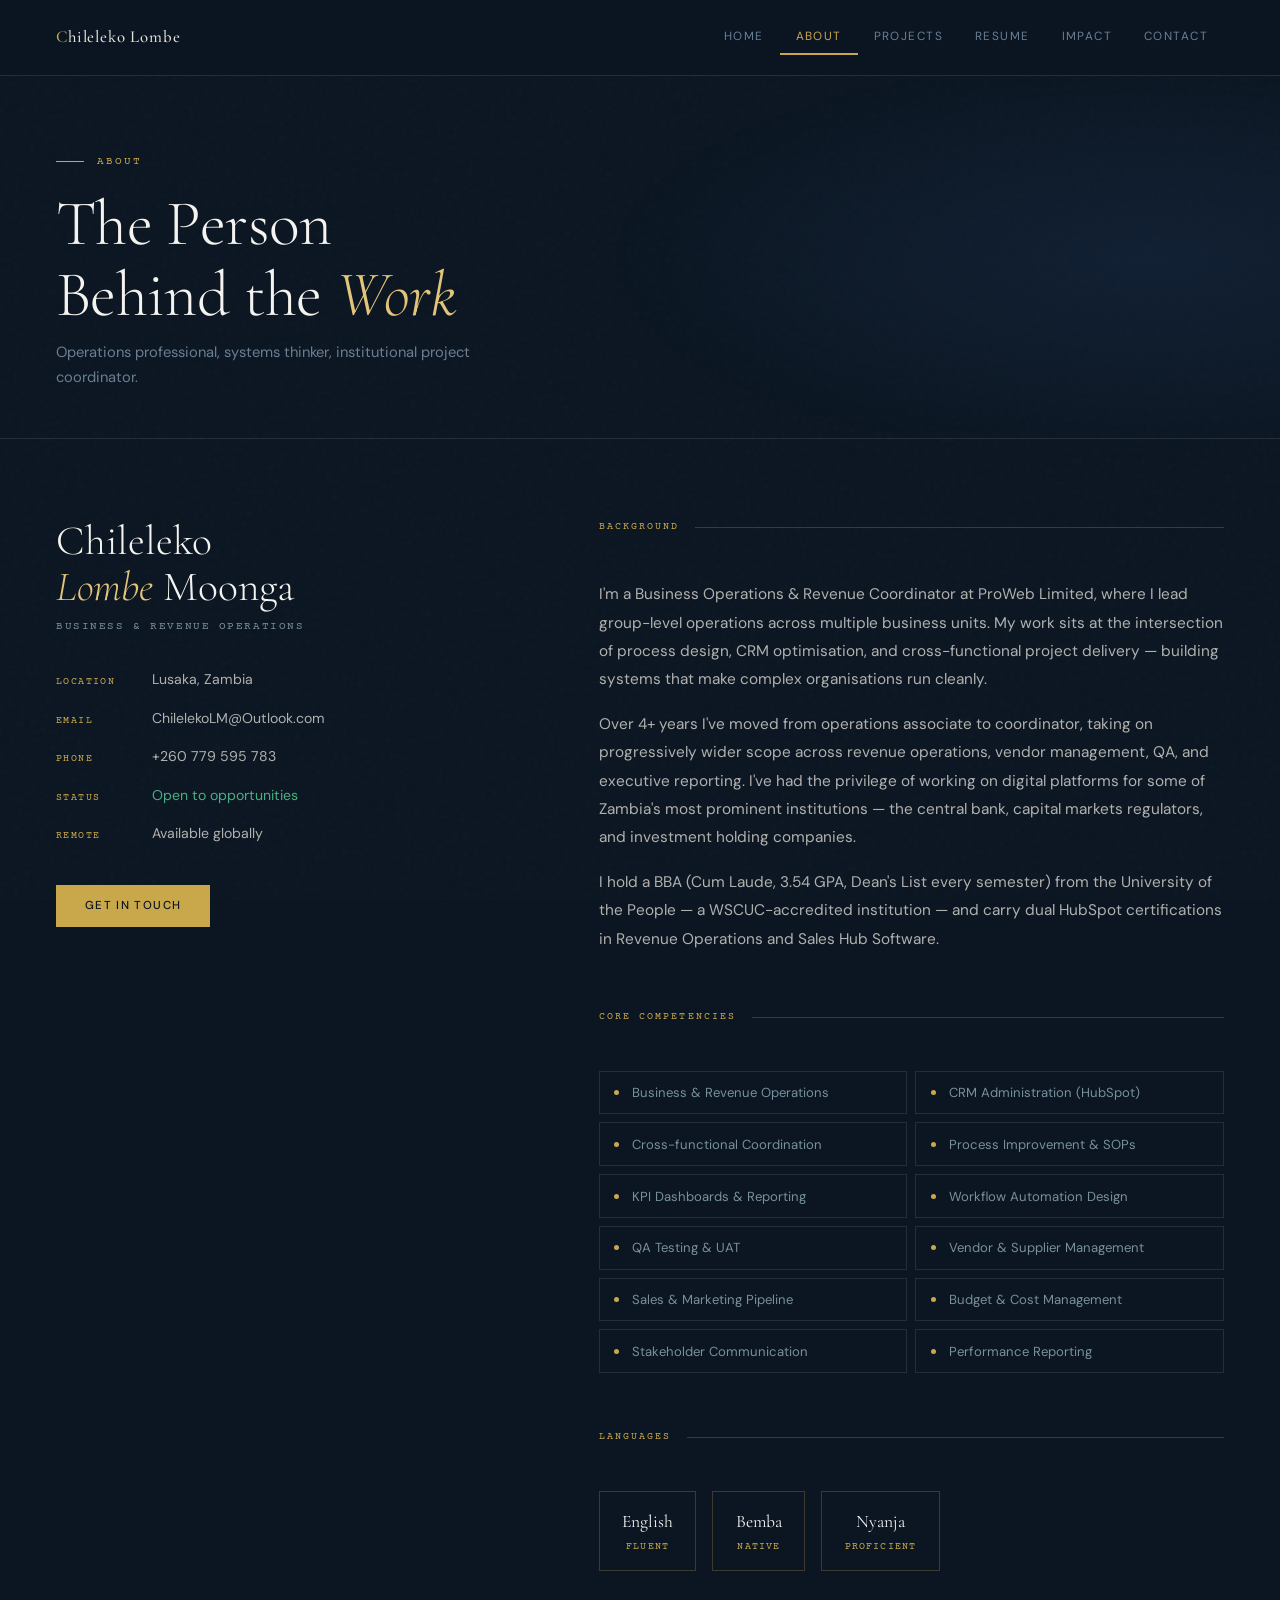
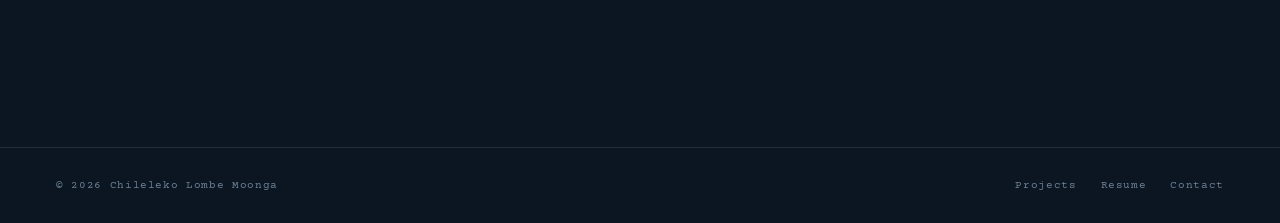
==== about.html @ 819cc85f "Add files via upload" ====
<!DOCTYPE html>
<html lang="en">
<head>
  <meta charset="UTF-8"/>
  <meta name="viewport" content="width=device-width, initial-scale=1.0"/>
  <meta name="color-scheme" content="dark">
  <meta name="theme-color" content="#0b1622">
  <title>About — Chileleko Lombe Moonga</title>
  <link rel="stylesheet" href="shared.css">
  <style>
    .about-body { padding: 5rem 3.5rem; display: grid; grid-template-columns: 1fr 1.4fr; gap: 6rem; }

    .about-left { position: sticky; top: 7rem; align-self: start; }

    .about-name {
      font-family: 'Cormorant Garamond', serif;
      font-size: 2.6rem; font-weight: 300; line-height: 1.1;
      color: var(--white); margin-bottom: 0.5rem;
    }

    .about-name em { font-style: italic; color: var(--gold-light); }

    .about-title {
      font-family: 'Courier Prime', monospace;
      font-size: 0.7rem; letter-spacing: 0.14em; text-transform: uppercase;
      color: var(--silver-dim); margin-bottom: 2rem;
    }

    .about-details { display: flex; flex-direction: column; gap: 1rem; margin-bottom: 2.5rem; }

    .detail-row { display: flex; gap: 1rem; align-items: baseline; }

    .detail-key {
      font-family: 'Courier Prime', monospace;
      font-size: 0.62rem; letter-spacing: 0.14em; text-transform: uppercase;
      color: var(--gold); min-width: 80px;
    }

    .detail-val { font-size: 0.88rem; color: rgba(232,228,220,0.75); }

    .about-right { }

    .about-section { margin-bottom: 3.5rem; }

    .about-section:last-child { margin-bottom: 0; }

    .about-heading {
      font-family: 'Cormorant Garamond', serif;
      font-size: 1.6rem; font-weight: 400; color: var(--white);
      margin-bottom: 1.2rem;
    }

    .about-text {
      font-size: 0.96rem; color: rgba(232,228,220,0.75);
      line-height: 1.85; margin-bottom: 1rem;
    }

    .about-text:last-child { margin-bottom: 0; }

    /* Skills grid */
    .skills-grid {
      display: grid; grid-template-columns: 1fr 1fr; gap: 0.5rem;
    }

    .skill-item {
      display: flex; align-items: center; gap: 0.8rem;
      padding: 0.65rem 0.9rem;
      border: 1px solid var(--border);
      font-size: 0.82rem; color: var(--silver-dim);
      transition: border-color 0.2s, color 0.2s;
    }

    .skill-item:hover { border-color: var(--silver); color: var(--silver); }

    .skill-item::before {
      content: ''; display: block; width: 5px; height: 5px;
      border-radius: 50%; background: var(--gold); flex-shrink: 0;
    }

    /* Languages */
    .lang-grid { display: flex; gap: 1rem; flex-wrap: wrap; }

    .lang-card {
      padding: 1rem 1.4rem;
      border: 1px solid var(--border-gold);
      text-align: center;
    }

    .lang-name {
      font-family: 'Cormorant Garamond', serif;
      font-size: 1.1rem; color: var(--white); display: block;
    }

    .lang-level {
      font-family: 'Courier Prime', monospace;
      font-size: 0.6rem; letter-spacing: 0.12em; text-transform: uppercase;
      color: var(--gold); display: block; margin-top: 0.2rem;
    }

    @media (max-width: 860px) {
      .about-body { grid-template-columns: 1fr; gap: 3rem; padding: 3rem 1.4rem; }
      .about-left { position: static; }
    }
  </style>
</head>
<body>

<nav>
  <a class="nav-logo" href="index.html"><span>C</span>hileleko Lombe</a>
  <ul class="nav-links">
    <li><a href="index.html">Home</a></li>
    <li><a href="about.html" class="active">About</a></li>
    <li><a href="projects.html">Projects</a></li>
    <li><a href="resume.html">Resume</a></li>
    <li><a href="impact.html">Impact</a></li>
    <li><a href="contact.html">Contact</a></li>
  </ul>
</nav>

<div class="page">
  <div class="page-hero">
    <div class="page-hero-bg"></div>
    <div class="page-eyebrow fade-up delay-1">About</div>
    <h1 class="page-title fade-up delay-2">The Person<br>Behind the <em>Work</em></h1>
    <p class="page-subtitle fade-up delay-3">Operations professional, systems thinker, institutional project coordinator.</p>
  </div>

  <div class="about-body">
    <div class="about-left fade-up delay-2">
      <div class="about-name">Chileleko<br><em>Lombe</em> Moonga</div>
      <div class="about-title">Business &amp; Revenue Operations</div>
      <div class="about-details">
        <div class="detail-row">
          <span class="detail-key">Location</span>
          <span class="detail-val">Lusaka, Zambia</span>
        </div>
        <div class="detail-row">
          <span class="detail-key">Email</span>
          <span class="detail-val">ChilelekoLM@Outlook.com</span>
        </div>
        <div class="detail-row">
          <span class="detail-key">Phone</span>
          <span class="detail-val">+260 779 595 783</span>
        </div>
        <div class="detail-row">
          <span class="detail-key">Status</span>
          <span class="detail-val" style="color:#4caf82;">Open to opportunities</span>
        </div>
        <div class="detail-row">
          <span class="detail-key">Remote</span>
          <span class="detail-val">Available globally</span>
        </div>
      </div>
      <a href="contact.html" class="btn-primary" style="font-size:0.72rem;">Get in Touch</a>
    </div>

    <div class="about-right">
      <div class="about-section">
        <div class="section-label">Background</div>
        <p class="about-text">
          I'm a Business Operations &amp; Revenue Coordinator at ProWeb Limited, where I lead group-level operations across multiple business units. My work sits at the intersection of process design, CRM optimisation, and cross-functional project delivery — building systems that make complex organisations run cleanly.
        </p>
        <p class="about-text">
          Over 4+ years I've moved from operations associate to coordinator, taking on progressively wider scope across revenue operations, vendor management, QA, and executive reporting. I've had the privilege of working on digital platforms for some of Zambia's most prominent institutions — the central bank, capital markets regulators, and investment holding companies.
        </p>
        <p class="about-text">
          I hold a BBA (Cum Laude, 3.54 GPA, Dean's List every semester) from the University of the People — a WSCUC-accredited institution — and carry dual HubSpot certifications in Revenue Operations and Sales Hub Software.
        </p>
      </div>

      <div class="about-section">
        <div class="section-label">Core Competencies</div>
        <div class="skills-grid">
          <div class="skill-item">Business &amp; Revenue Operations</div>
          <div class="skill-item">CRM Administration (HubSpot)</div>
          <div class="skill-item">Cross-functional Coordination</div>
          <div class="skill-item">Process Improvement &amp; SOPs</div>
          <div class="skill-item">KPI Dashboards &amp; Reporting</div>
          <div class="skill-item">Workflow Automation Design</div>
          <div class="skill-item">QA Testing &amp; UAT</div>
          <div class="skill-item">Vendor &amp; Supplier Management</div>
          <div class="skill-item">Sales &amp; Marketing Pipeline</div>
          <div class="skill-item">Budget &amp; Cost Management</div>
          <div class="skill-item">Stakeholder Communication</div>
          <div class="skill-item">Performance Reporting</div>
        </div>
      </div>

      <div class="about-section">
        <div class="section-label">Languages</div>
        <div class="lang-grid">
          <div class="lang-card">
            <span class="lang-name">English</span>
            <span class="lang-level">Fluent</span>
          </div>
          <div class="lang-card">
            <span class="lang-name">Bemba</span>
            <span class="lang-level">Native</span>
          </div>
          <div class="lang-card">
            <span class="lang-name">Nyanja</span>
            <span class="lang-level">Proficient</span>
          </div>
        </div>
      </div>
    </div>
  </div>

  <footer>
    <span class="footer-copy">© 2026 Chileleko Lombe Moonga</span>
    <div class="footer-links">
      <a href="projects.html">Projects</a>
      <a href="resume.html">Resume</a>
      <a href="contact.html">Contact</a>
    </div>
  </footer>
</div>
</body>
</html>
---- shared.css ----
@import url('https://fonts.googleapis.com/css2?family=Cormorant+Garamond:wght@300;400;500;600&family=DM+Sans:ital,wght@0,300;0,400;0,500;1,300&family=Courier+Prime&display=swap');

*, *::before, *::after { box-sizing: border-box; margin: 0; padding: 0; }

:root {
  --navy:       #0b1622;
  --navy-mid:   #111f30;
  --navy-light: #172840;
  --silver:     #b0bec5;
  --silver-dim: #78909c;
  --gold:       #c9a84c;
  --gold-light: #e2c47a;
  --cream:      #e8e4dc;
  --white:      #f5f3ef;
  --muted:      #6b7f93;
  --border:     rgba(176,190,197,0.15);
  --border-gold:rgba(201,168,76,0.25);
}

html { scroll-behavior: smooth; color-scheme: dark; }

body {
  font-family: 'DM Sans', sans-serif;
  background: var(--navy) !important;
  color: var(--cream) !important;
  line-height: 1.6;
  overflow-x: hidden;
  min-height: 100vh;
}

/* ── GRAIN OVERLAY ── */
body::before {
  content: '';
  position: fixed; inset: 0;
  background-image: url("data:image/svg+xml,%3Csvg viewBox='0 0 200 200' xmlns='http://www.w3.org/2000/svg'%3E%3Cfilter id='n'%3E%3CfeTurbulence type='fractalNoise' baseFrequency='0.85' numOctaves='4' stitchTiles='stitch'/%3E%3C/filter%3E%3Crect width='100%25' height='100%25' filter='url(%23n)' opacity='0.035'/%3E%3C/svg%3E");
  pointer-events: none; z-index: 0; opacity: 0.6;
}

/* ── NAV ── */
nav {
  position: fixed; top: 0; left: 0; right: 0; z-index: 100;
  display: flex; justify-content: space-between; align-items: center;
  padding: 1.3rem 3.5rem;
  background: rgba(11,22,34,0.92);
  backdrop-filter: blur(14px);
  border-bottom: 1px solid var(--border);
}

.nav-logo {
  font-family: 'Cormorant Garamond', serif;
  font-size: 1.05rem; font-weight: 500; letter-spacing: 0.05em;
  color: var(--cream); text-decoration: none;
}

.nav-logo span { color: var(--gold); }

.nav-links { display: flex; gap: 0; list-style: none; }

.nav-links a {
  display: block;
  padding: 0.4rem 1rem;
  font-size: 0.74rem; letter-spacing: 0.12em; text-transform: uppercase;
  color: var(--muted); text-decoration: none;
  border-bottom: 2px solid transparent;
  transition: color 0.2s, border-color 0.2s;
}

.nav-links a:hover,
.nav-links a.active { color: var(--gold); border-color: var(--gold); }

/* ── PAGE WRAPPER ── */
.page { position: relative; z-index: 1; padding-top: 5rem; }

/* ── PAGE HERO ── */
.page-hero {
  padding: 4rem 3.5rem 3rem;
  border-bottom: 1px solid var(--border);
  position: relative; overflow: hidden;
}

.page-hero-bg {
  position: absolute; inset: 0;
  background: radial-gradient(ellipse 60% 80% at 90% 50%, rgba(23,40,64,0.6) 0%, transparent 70%);
  pointer-events: none;
}

.page-eyebrow {
  display: inline-flex; align-items: center; gap: 0.8rem;
  font-family: 'Courier Prime', monospace;
  font-size: 0.68rem; letter-spacing: 0.18em; text-transform: uppercase;
  color: var(--gold); margin-bottom: 1.2rem;
}

.page-eyebrow::before {
  content: ''; display: block; width: 28px; height: 1px; background: var(--gold);
}

.page-title {
  font-family: 'Cormorant Garamond', serif;
  font-size: clamp(2.4rem, 5vw, 4rem);
  font-weight: 300; line-height: 1.1; letter-spacing: -0.01em;
  color: var(--white);
}

.page-title em { font-style: italic; color: var(--gold-light); }

.page-subtitle {
  font-size: 0.92rem; color: var(--muted);
  margin-top: 0.6rem; max-width: 480px; line-height: 1.7;
}

/* ── SECTION LABEL ── */
.section-label {
  display: flex; align-items: center; gap: 1rem;
  font-family: 'Courier Prime', monospace;
  font-size: 0.65rem; letter-spacing: 0.2em; text-transform: uppercase;
  color: var(--gold); margin-bottom: 2.8rem;
}

.section-label::after {
  content: ''; flex: 1; height: 1px; background: var(--border-gold);
}

/* ── BUTTONS ── */
.btn-primary {
  display: inline-block;
  padding: 0.75rem 1.8rem;
  background: var(--gold); color: var(--navy);
  font-size: 0.75rem; font-weight: 500; letter-spacing: 0.12em; text-transform: uppercase;
  text-decoration: none; border: none; cursor: pointer;
  transition: background 0.2s, transform 0.2s;
}

.btn-primary:hover { background: var(--gold-light); transform: translateY(-1px); }

.btn-ghost {
  display: inline-block;
  padding: 0.75rem 1.8rem;
  background: transparent; color: var(--cream);
  font-size: 0.75rem; letter-spacing: 0.12em; text-transform: uppercase;
  text-decoration: none;
  border: 1px solid var(--border);
  transition: border-color 0.2s, color 0.2s;
}

.btn-ghost:hover { border-color: var(--silver); color: var(--silver); }

/* ── FOOTER ── */
footer {
  position: relative; z-index: 1;
  padding: 1.8rem 3.5rem;
  border-top: 1px solid var(--border);
  display: flex; justify-content: space-between; align-items: center;
  margin-top: 6rem;
}

.footer-copy {
  font-family: 'Courier Prime', monospace;
  font-size: 0.68rem; color: var(--muted); letter-spacing: 0.06em;
}

.footer-links { display: flex; gap: 1.5rem; }

.footer-links a {
  font-family: 'Courier Prime', monospace;
  font-size: 0.68rem; color: var(--muted);
  text-decoration: none; letter-spacing: 0.06em;
  transition: color 0.2s;
}

.footer-links a:hover { color: var(--gold); }

/* ── ANIMATIONS ── */
@keyframes fadeUp {
  from { opacity: 0; transform: translateY(20px); }
  to   { opacity: 1; transform: translateY(0); }
}

.fade-up { animation: fadeUp 0.6s ease both; }
.delay-1 { animation-delay: 0.1s; }
.delay-2 { animation-delay: 0.2s; }
.delay-3 { animation-delay: 0.3s; }
.delay-4 { animation-delay: 0.4s; }

/* ── RESPONSIVE ── */
@media (max-width: 768px) {
  nav { padding: 1.1rem 1.4rem; }
  .nav-links a { padding: 0.4rem 0.6rem; font-size: 0.68rem; }
  .page-hero { padding: 3rem 1.4rem 2rem; }
  footer { padding: 1.5rem 1.4rem; flex-direction: column; gap: 0.8rem; text-align: center; }
}

@media (max-width: 520px) {
  .nav-links { display: none; }
}
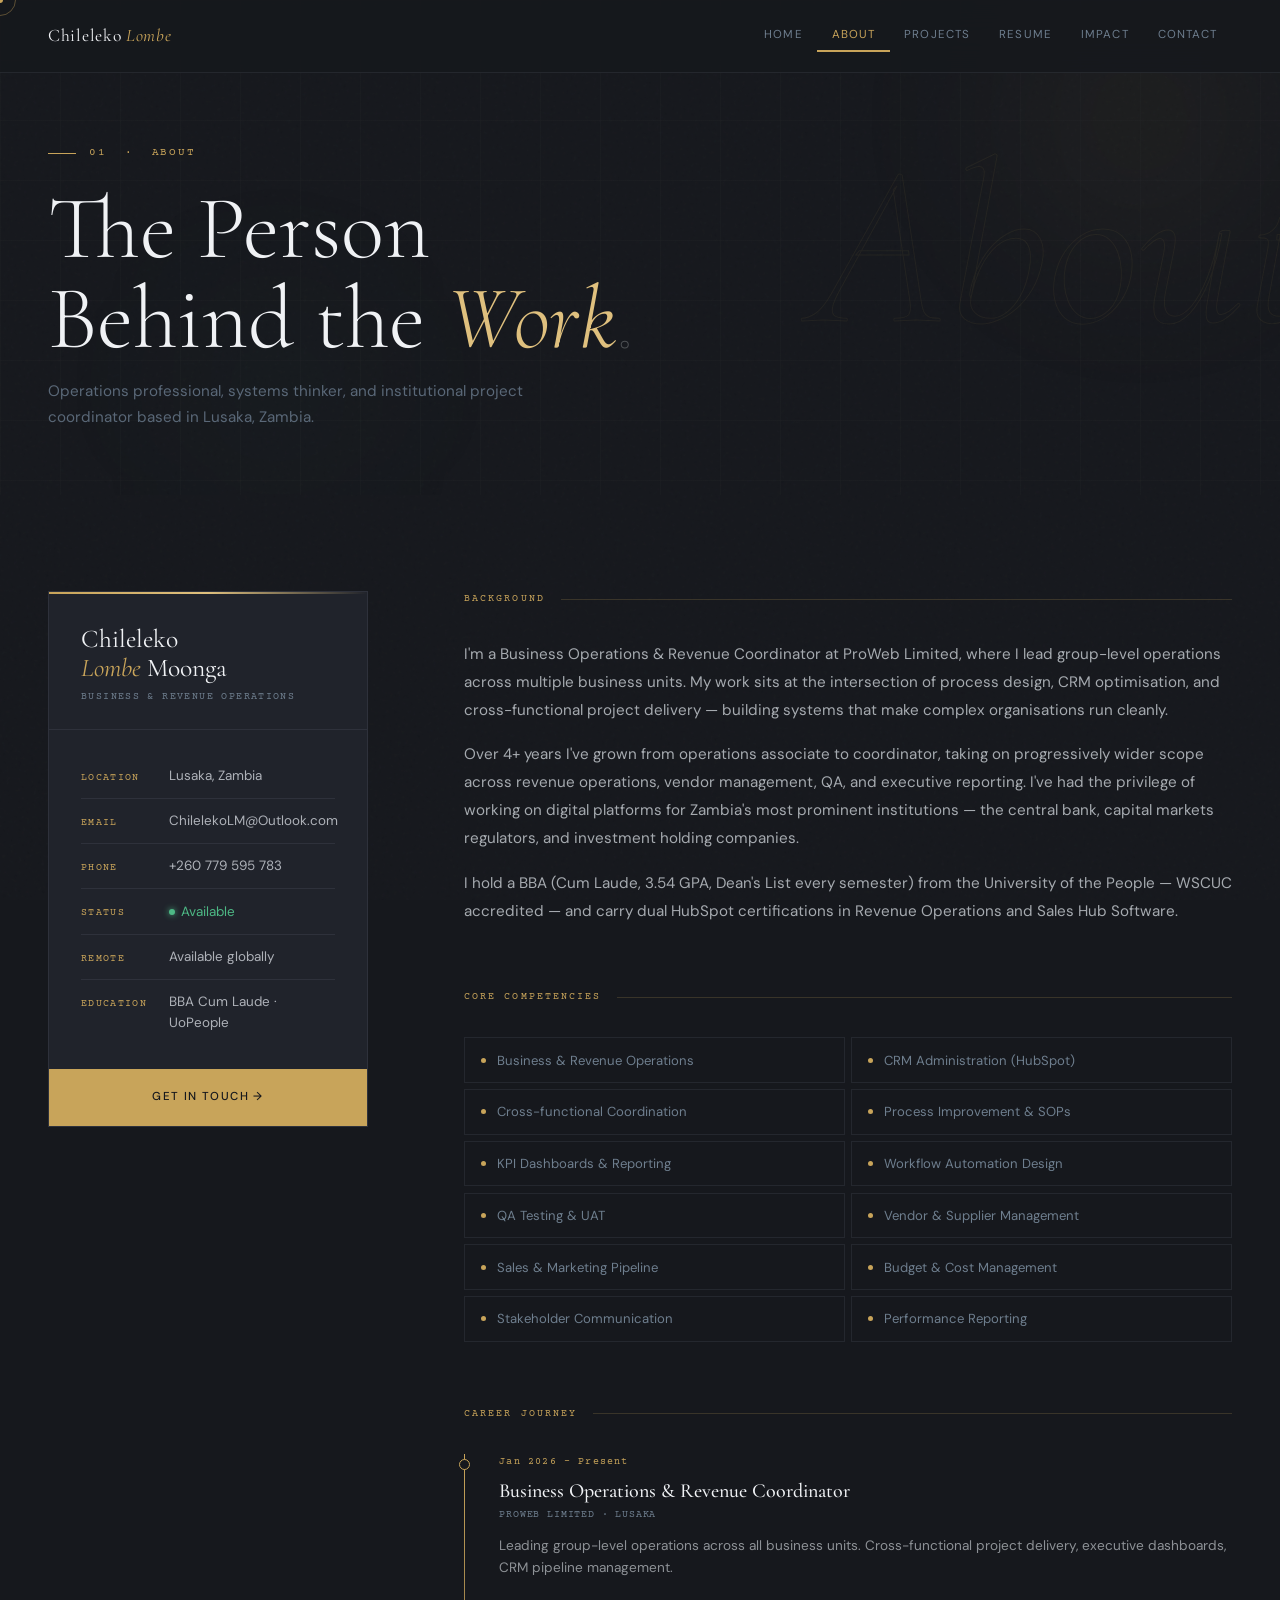
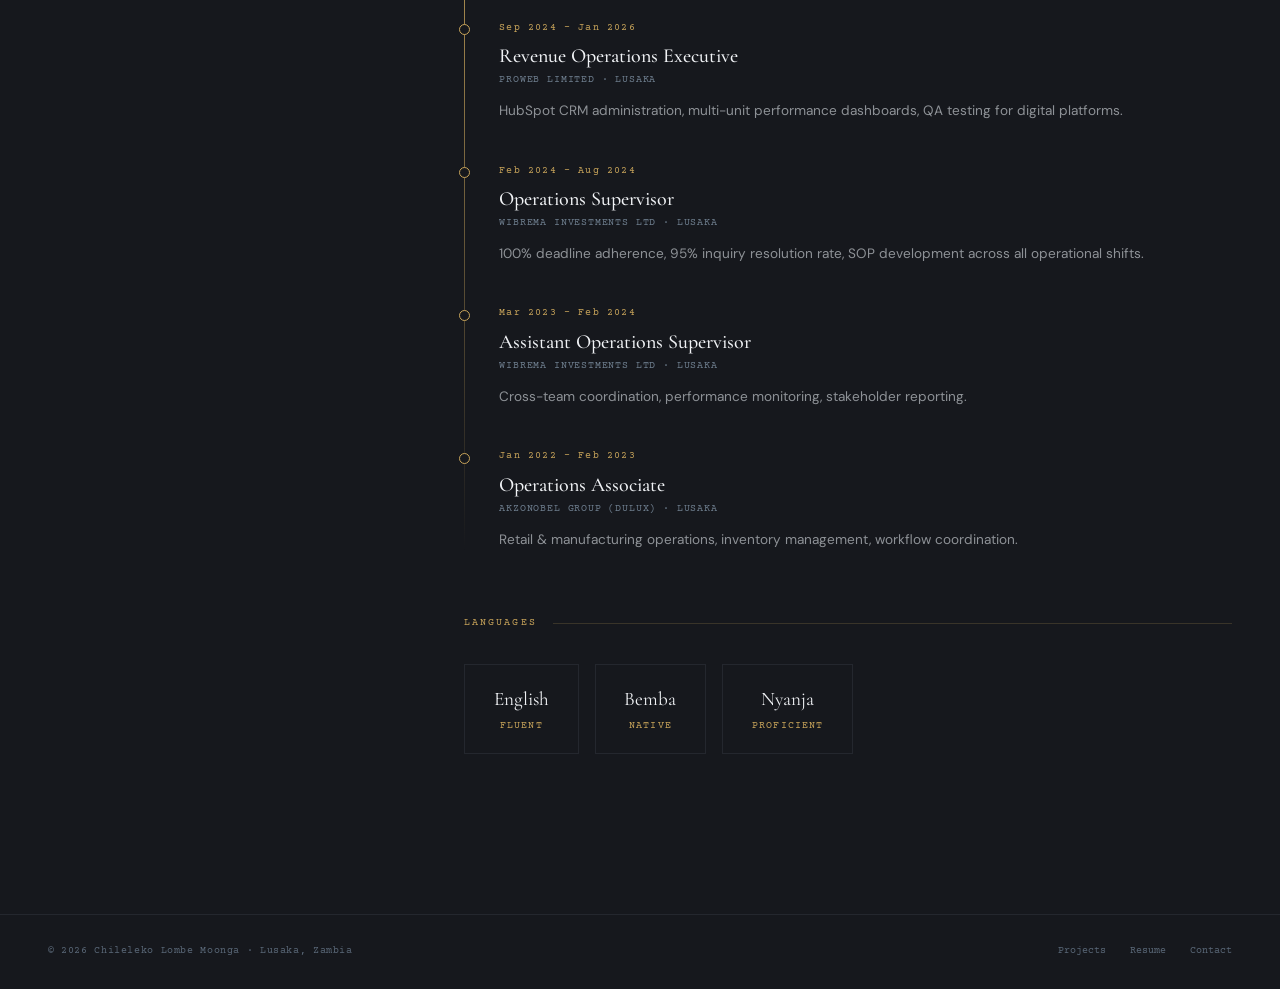
==== commit 45e124ef: "Add files via upload" ====
--- a/about.html
+++ b/about.html
@@ -4,109 +4,191 @@
   <meta charset="UTF-8"/>
   <meta name="viewport" content="width=device-width, initial-scale=1.0"/>
   <meta name="color-scheme" content="dark">
-  <meta name="theme-color" content="#0b1622">
+  <meta name="theme-color" content="#16181d">
   <title>About — Chileleko Lombe Moonga</title>
-  <link rel="stylesheet" href="shared.css">
+  <link rel="preconnect" href="https://fonts.googleapis.com">
+  <link href="https://fonts.googleapis.com/css2?family=Cormorant+Garamond:ital,wght@0,300;0,400;0,500;1,300;1,400&family=DM+Sans:wght@300;400;500&family=Courier+Prime&display=swap" rel="stylesheet">
   <style>
-    .about-body { padding: 5rem 3.5rem; display: grid; grid-template-columns: 1fr 1.4fr; gap: 6rem; }
-
-    .about-left { position: sticky; top: 7rem; align-self: start; }
-
-    .about-name {
-      font-family: 'Cormorant Garamond', serif;
-      font-size: 2.6rem; font-weight: 300; line-height: 1.1;
-      color: var(--white); margin-bottom: 0.5rem;
-    }
-
-    .about-name em { font-style: italic; color: var(--gold-light); }
-
-    .about-title {
-      font-family: 'Courier Prime', monospace;
-      font-size: 0.7rem; letter-spacing: 0.14em; text-transform: uppercase;
-      color: var(--silver-dim); margin-bottom: 2rem;
-    }
-
-    .about-details { display: flex; flex-direction: column; gap: 1rem; margin-bottom: 2.5rem; }
-
-    .detail-row { display: flex; gap: 1rem; align-items: baseline; }
-
-    .detail-key {
-      font-family: 'Courier Prime', monospace;
-      font-size: 0.62rem; letter-spacing: 0.14em; text-transform: uppercase;
-      color: var(--gold); min-width: 80px;
-    }
-
-    .detail-val { font-size: 0.88rem; color: rgba(232,228,220,0.75); }
-
-    .about-right { }
-
-    .about-section { margin-bottom: 3.5rem; }
-
-    .about-section:last-child { margin-bottom: 0; }
-
-    .about-heading {
-      font-family: 'Cormorant Garamond', serif;
-      font-size: 1.6rem; font-weight: 400; color: var(--white);
-      margin-bottom: 1.2rem;
-    }
-
-    .about-text {
-      font-size: 0.96rem; color: rgba(232,228,220,0.75);
-      line-height: 1.85; margin-bottom: 1rem;
-    }
-
-    .about-text:last-child { margin-bottom: 0; }
-
-    /* Skills grid */
-    .skills-grid {
-      display: grid; grid-template-columns: 1fr 1fr; gap: 0.5rem;
-    }
-
-    .skill-item {
-      display: flex; align-items: center; gap: 0.8rem;
-      padding: 0.65rem 0.9rem;
-      border: 1px solid var(--border);
-      font-size: 0.82rem; color: var(--silver-dim);
-      transition: border-color 0.2s, color 0.2s;
-    }
-
-    .skill-item:hover { border-color: var(--silver); color: var(--silver); }
-
-    .skill-item::before {
-      content: ''; display: block; width: 5px; height: 5px;
-      border-radius: 50%; background: var(--gold); flex-shrink: 0;
-    }
+    *,*::before,*::after{box-sizing:border-box;margin:0;padding:0}
+    :root{
+      --bg:#16181d;--bg-mid:#1c1f26;--bg-card:#20232b;--bg-hover:#252931;
+      --gold:#c8a45a;--gold-light:#dfc07e;--silver:#a8b4c0;--silver-dim:#6e7e8e;
+      --cream:#dde2e8;--white:#f0f2f5;--muted:#5a6878;
+      --border:rgba(168,180,192,0.1);--border-gold:rgba(200,164,90,0.2);--green:#4db885;
+    }
+    html{scroll-behavior:smooth;color-scheme:dark}
+    body{font-family:'DM Sans',sans-serif;background:var(--bg)!important;color:var(--cream)!important;line-height:1.6;overflow-x:hidden;min-height:100vh;cursor:none}
+    body::after{content:'';position:fixed;inset:0;background-image:url("data:image/svg+xml,%3Csvg viewBox='0 0 256 256' xmlns='http://www.w3.org/2000/svg'%3E%3Cfilter id='n'%3E%3CfeTurbulence type='fractalNoise' baseFrequency='0.9' numOctaves='4' stitchTiles='stitch'/%3E%3C/filter%3E%3Crect width='100%25' height='100%25' filter='url(%23n)' opacity='0.04'/%3E%3C/svg%3E");pointer-events:none;z-index:0;opacity:0.5}
+
+    .cursor-dot{width:6px;height:6px;background:var(--gold);border-radius:50%;position:fixed;pointer-events:none;z-index:9999;transform:translate(-50%,-50%)}
+    .cursor-ring{width:32px;height:32px;border:1px solid rgba(200,164,90,0.4);border-radius:50%;position:fixed;pointer-events:none;z-index:9998;transform:translate(-50%,-50%);transition:all 0.15s ease}
+    .cursor-ring.hover{width:48px;height:48px;border-color:var(--gold);background:rgba(200,164,90,0.06)}
+
+    nav{position:fixed;top:0;left:0;right:0;z-index:100;display:flex;justify-content:space-between;align-items:center;padding:1.2rem 3rem;background:rgba(22,24,29,0.88);backdrop-filter:blur(16px);border-bottom:1px solid var(--border)}
+    .nav-logo{font-family:'Cormorant Garamond',serif;font-size:1.1rem;font-weight:400;letter-spacing:0.04em;color:var(--white);text-decoration:none}
+    .nav-logo em{font-style:italic;color:var(--gold)}
+    .nav-links{display:flex;gap:0;list-style:none}
+    .nav-links a{display:block;padding:0.4rem 0.9rem;font-size:0.72rem;letter-spacing:0.1em;text-transform:uppercase;color:var(--silver-dim);text-decoration:none;border-bottom:2px solid transparent;transition:color 0.2s,border-color 0.2s}
+    .nav-links a:hover,.nav-links a.active{color:var(--gold);border-color:var(--gold)}
+
+    /* PAGE HERO */
+    .page-hero{
+      min-height:55vh;display:flex;flex-direction:column;justify-content:flex-end;
+      padding:9rem 3rem 4rem;position:relative;overflow:hidden;
+    }
+    .hero-bg-text{
+      position:absolute;right:-2rem;top:50%;transform:translateY(-50%);
+      font-family:'Cormorant Garamond',serif;font-size:clamp(8rem,18vw,18rem);
+      font-weight:300;font-style:italic;
+      color:transparent;-webkit-text-stroke:1px rgba(200,164,90,0.07);
+      pointer-events:none;user-select:none;white-space:nowrap;line-height:1;
+    }
+    .hero-orb{position:absolute;border-radius:50%;filter:blur(80px);pointer-events:none}
+    .orb-a{width:400px;height:400px;background:radial-gradient(circle,rgba(200,164,90,0.07) 0%,transparent 70%);top:-80px;right:-60px;animation:orbF1 14s ease-in-out infinite}
+    .orb-b{width:300px;height:300px;background:radial-gradient(circle,rgba(77,184,133,0.04) 0%,transparent 70%);bottom:-40px;left:10%;animation:orbF2 18s ease-in-out infinite}
+    @keyframes orbF1{0%,100%{transform:translate(0,0)}50%{transform:translate(-30px,20px)}}
+    @keyframes orbF2{0%,100%{transform:translate(0,0)}50%{transform:translate(20px,-30px)}}
+
+    .hero-grid{position:absolute;inset:0;background-image:linear-gradient(rgba(168,180,192,0.02) 1px,transparent 1px),linear-gradient(90deg,rgba(168,180,192,0.02) 1px,transparent 1px);background-size:60px 60px;pointer-events:none}
+
+    .page-eyebrow{display:inline-flex;align-items:center;gap:0.8rem;font-family:'Courier Prime',monospace;font-size:0.68rem;letter-spacing:0.18em;text-transform:uppercase;color:var(--gold);margin-bottom:1.4rem;position:relative;z-index:1;opacity:0;animation:fadeUp 0.6s ease forwards 0.1s}
+    .page-eyebrow::before{content:'';display:block;width:28px;height:1px;background:var(--gold)}
+
+    .page-title{font-family:'Cormorant Garamond',serif;font-size:clamp(3rem,7vw,6rem);font-weight:300;line-height:1;color:var(--white);position:relative;z-index:1;opacity:0;animation:fadeUp 0.7s ease forwards 0.25s}
+    .page-title em{font-style:italic;color:var(--gold-light)}
+    .page-title .outline{-webkit-text-stroke:1px rgba(240,242,245,0.25);color:transparent}
+
+    .page-subtitle{font-size:0.95rem;color:var(--muted);margin-top:1rem;max-width:500px;line-height:1.7;position:relative;z-index:1;opacity:0;animation:fadeUp 0.7s ease forwards 0.38s}
+
+    /* CONTENT */
+    .about-wrap{padding:6rem 3rem;display:grid;grid-template-columns:320px 1fr;gap:6rem;align-items:start;position:relative;z-index:1}
+
+    /* Left card */
+    .about-card{
+      position:sticky;top:7rem;
+      border:1px solid var(--border);
+      background:var(--bg-card);
+      overflow:hidden;
+    }
+
+    .card-header{
+      padding:2rem 2rem 1.5rem;
+      border-bottom:1px solid var(--border);
+      position:relative;overflow:hidden;
+    }
+
+    .card-header::before{
+      content:'';position:absolute;top:0;left:0;right:0;height:2px;
+      background:linear-gradient(to right,var(--gold),var(--gold-light),transparent);
+    }
+
+    .card-name{font-family:'Cormorant Garamond',serif;font-size:1.6rem;font-weight:400;color:var(--white);line-height:1.15}
+    .card-name em{font-style:italic;color:var(--gold)}
+    .card-title{font-family:'Courier Prime',monospace;font-size:0.62rem;letter-spacing:0.14em;text-transform:uppercase;color:var(--silver-dim);margin-top:0.4rem}
+
+    .card-body{padding:1.5rem 2rem}
+    .card-row{display:flex;gap:1rem;align-items:baseline;padding:0.7rem 0;border-bottom:1px solid var(--border)}
+    .card-row:last-child{border-bottom:none}
+    .card-key{font-family:'Courier Prime',monospace;font-size:0.6rem;letter-spacing:0.14em;text-transform:uppercase;color:var(--gold);min-width:72px}
+    .card-val{font-size:0.84rem;color:rgba(221,226,232,0.75)}
+    .card-val a{color:inherit;text-decoration:none;border-bottom:1px solid transparent;transition:border-color 0.2s,color 0.2s}
+    .card-val a:hover{color:var(--gold-light);border-color:var(--gold-light)}
+
+    .status-badge{display:inline-flex;align-items:center;gap:0.4rem;color:var(--green)}
+    .status-dot{width:6px;height:6px;border-radius:50%;background:var(--green);box-shadow:0 0 6px var(--green);animation:pulse 2s ease-in-out infinite}
+    @keyframes pulse{0%,100%{opacity:1}50%{opacity:0.35}}
+
+    .card-cta{display:block;padding:1.2rem 2rem;background:var(--gold);color:var(--bg);font-size:0.72rem;font-weight:500;letter-spacing:0.12em;text-transform:uppercase;text-decoration:none;text-align:center;transition:background 0.2s}
+    .card-cta:hover{background:var(--gold-light)}
+
+    /* Right content */
+    .about-right{}
+
+    .section-label{display:flex;align-items:center;gap:1rem;font-family:'Courier Prime',monospace;font-size:0.65rem;letter-spacing:0.2em;text-transform:uppercase;color:var(--gold);margin-bottom:2rem}
+    .section-label::after{content:'';flex:1;height:1px;background:var(--border-gold)}
+
+    .about-block{margin-bottom:4rem}
+
+    .about-heading{font-family:'Cormorant Garamond',serif;font-size:1.8rem;font-weight:400;color:var(--white);margin-bottom:1.2rem}
+    .about-heading em{font-style:italic;color:var(--gold-light)}
+
+    .about-text{font-size:0.95rem;color:rgba(221,226,232,0.72);line-height:1.85;margin-bottom:1rem}
+    .about-text:last-child{margin-bottom:0}
+
+    /* Skills */
+    .skills-grid{display:grid;grid-template-columns:1fr 1fr;gap:0.4rem}
+    .skill-item{
+      display:flex;align-items:center;gap:0.7rem;
+      padding:0.7rem 1rem;
+      border:1px solid var(--border);
+      font-size:0.82rem;color:var(--silver-dim);
+      transition:border-color 0.25s,color 0.25s,background 0.25s,transform 0.2s;
+      cursor:default;
+    }
+    .skill-item:hover{border-color:var(--border-gold);color:var(--cream);background:var(--bg-card);transform:translateX(4px)}
+    .skill-item::before{content:'';display:block;width:5px;height:5px;border-radius:50%;background:var(--gold);flex-shrink:0;transition:box-shadow 0.2s}
+    .skill-item:hover::before{box-shadow:0 0 8px var(--gold)}
+
+    /* Timeline */
+    .timeline{display:flex;flex-direction:column;gap:0;position:relative}
+    .timeline::before{content:'';position:absolute;left:0;top:0;bottom:0;width:1px;background:linear-gradient(to bottom,var(--gold),transparent)}
+
+    .tl-item{padding:0 0 2.5rem 2.2rem;position:relative}
+    .tl-item:last-child{padding-bottom:0}
+
+    .tl-dot{
+      position:absolute;left:-5px;top:0.3rem;
+      width:11px;height:11px;border-radius:50%;
+      background:var(--bg);border:1px solid var(--gold);
+      transition:background 0.2s,box-shadow 0.2s;
+    }
+    .tl-item:hover .tl-dot{background:var(--gold);box-shadow:0 0 10px var(--gold)}
+
+    .tl-period{font-family:'Courier Prime',monospace;font-size:0.62rem;letter-spacing:0.12em;color:var(--gold);margin-bottom:0.3rem}
+    .tl-role{font-family:'Cormorant Garamond',serif;font-size:1.25rem;font-weight:500;color:var(--white)}
+    .tl-company{font-family:'Courier Prime',monospace;font-size:0.65rem;letter-spacing:0.08em;text-transform:uppercase;color:var(--silver-dim);margin-bottom:0.7rem}
+    .tl-desc{font-size:0.85rem;color:rgba(221,226,232,0.6);line-height:1.65}
 
     /* Languages */
-    .lang-grid { display: flex; gap: 1rem; flex-wrap: wrap; }
-
-    .lang-card {
-      padding: 1rem 1.4rem;
-      border: 1px solid var(--border-gold);
-      text-align: center;
-    }
-
-    .lang-name {
-      font-family: 'Cormorant Garamond', serif;
-      font-size: 1.1rem; color: var(--white); display: block;
-    }
-
-    .lang-level {
-      font-family: 'Courier Prime', monospace;
-      font-size: 0.6rem; letter-spacing: 0.12em; text-transform: uppercase;
-      color: var(--gold); display: block; margin-top: 0.2rem;
-    }
-
-    @media (max-width: 860px) {
-      .about-body { grid-template-columns: 1fr; gap: 3rem; padding: 3rem 1.4rem; }
-      .about-left { position: static; }
-    }
+    .lang-grid{display:flex;gap:1rem;flex-wrap:wrap}
+    .lang-card{
+      padding:1.2rem 1.8rem;border:1px solid var(--border);
+      text-align:center;transition:border-color 0.2s,background 0.2s,transform 0.2s;
+    }
+    .lang-card:hover{border-color:var(--border-gold);background:var(--bg-card);transform:translateY(-3px)}
+    .lang-name{font-family:'Cormorant Garamond',serif;font-size:1.2rem;color:var(--white);display:block}
+    .lang-level{font-family:'Courier Prime',monospace;font-size:0.6rem;letter-spacing:0.12em;text-transform:uppercase;color:var(--gold);display:block;margin-top:0.2rem}
+
+    footer{position:relative;z-index:1;padding:1.8rem 3rem;border-top:1px solid var(--border);display:flex;justify-content:space-between;align-items:center;margin-top:0}
+    .footer-copy{font-family:'Courier Prime',monospace;font-size:0.65rem;color:var(--muted);letter-spacing:0.06em}
+    .footer-links{display:flex;gap:1.5rem}
+    .footer-links a{font-family:'Courier Prime',monospace;font-size:0.65rem;color:var(--muted);text-decoration:none;transition:color 0.2s}
+    .footer-links a:hover{color:var(--gold)}
+
+    @keyframes fadeUp{from{opacity:0;transform:translateY(20px)}to{opacity:1;transform:translateY(0)}}
+
+    /* Reveal on scroll */
+    .reveal{opacity:0;transform:translateY(28px);transition:opacity 0.7s ease,transform 0.7s ease}
+    .reveal.visible{opacity:1;transform:translateY(0)}
+
+    @media(max-width:900px){
+      .about-wrap{grid-template-columns:1fr;gap:3rem;padding:4rem 1.4rem}
+      .about-card{position:static}
+      nav{padding:1rem 1.4rem}
+      .nav-links a{padding:0.4rem 0.55rem;font-size:0.65rem}
+      .page-hero{padding:8rem 1.4rem 3rem}
+      footer{padding:1.5rem 1.4rem;flex-direction:column;gap:0.8rem;text-align:center}
+      .skills-grid{grid-template-columns:1fr}
+    }
+    @media(max-width:520px){.nav-links{display:none}.cursor-dot,.cursor-ring{display:none}body{cursor:auto}}
   </style>
 </head>
 <body>
+<div class="cursor-dot" id="cursorDot"></div>
+<div class="cursor-ring" id="cursorRing"></div>
 
 <nav>
-  <a class="nav-logo" href="index.html"><span>C</span>hileleko Lombe</a>
+  <a class="nav-logo" href="index.html">Chileleko <em>Lombe</em></a>
   <ul class="nav-links">
     <li><a href="index.html">Home</a></li>
     <li><a href="about.html" class="active">About</a></li>
@@ -117,103 +199,131 @@
   </ul>
 </nav>
 
-<div class="page">
-  <div class="page-hero">
-    <div class="page-hero-bg"></div>
-    <div class="page-eyebrow fade-up delay-1">About</div>
-    <h1 class="page-title fade-up delay-2">The Person<br>Behind the <em>Work</em></h1>
-    <p class="page-subtitle fade-up delay-3">Operations professional, systems thinker, institutional project coordinator.</p>
+<div class="page-hero">
+  <div class="hero-orb orb-a"></div>
+  <div class="hero-orb orb-b"></div>
+  <div class="hero-grid"></div>
+  <div class="hero-bg-text" aria-hidden="true">About</div>
+  <div class="page-eyebrow">01 &nbsp;·&nbsp; About</div>
+  <h1 class="page-title">The Person<br>Behind the <em>Work</em><span class="outline">.</span></h1>
+  <p class="page-subtitle">Operations professional, systems thinker, and institutional project coordinator based in Lusaka, Zambia.</p>
+</div>
+
+<div class="about-wrap">
+  <div class="about-card reveal">
+    <div class="card-header">
+      <div class="card-name">Chileleko<br><em>Lombe</em> Moonga</div>
+      <div class="card-title">Business &amp; Revenue Operations</div>
+    </div>
+    <div class="card-body">
+      <div class="card-row"><span class="card-key">Location</span><span class="card-val">Lusaka, Zambia</span></div>
+      <div class="card-row"><span class="card-key">Email</span><span class="card-val"><a href="mailto:ChilelekoLM@Outlook.com">ChilelekoLM@Outlook.com</a></span></div>
+      <div class="card-row"><span class="card-key">Phone</span><span class="card-val"><a href="tel:+260779595783">+260 779 595 783</a></span></div>
+      <div class="card-row"><span class="card-key">Status</span><span class="card-val"><span class="status-badge"><span class="status-dot"></span>Available</span></span></div>
+      <div class="card-row"><span class="card-key">Remote</span><span class="card-val">Available globally</span></div>
+      <div class="card-row"><span class="card-key">Education</span><span class="card-val">BBA Cum Laude · UoPeople</span></div>
+    </div>
+    <a href="contact.html" class="card-cta">Get in Touch →</a>
   </div>
 
-  <div class="about-body">
-    <div class="about-left fade-up delay-2">
-      <div class="about-name">Chileleko<br><em>Lombe</em> Moonga</div>
-      <div class="about-title">Business &amp; Revenue Operations</div>
-      <div class="about-details">
-        <div class="detail-row">
-          <span class="detail-key">Location</span>
-          <span class="detail-val">Lusaka, Zambia</span>
-        </div>
-        <div class="detail-row">
-          <span class="detail-key">Email</span>
-          <span class="detail-val">ChilelekoLM@Outlook.com</span>
-        </div>
-        <div class="detail-row">
-          <span class="detail-key">Phone</span>
-          <span class="detail-val">+260 779 595 783</span>
-        </div>
-        <div class="detail-row">
-          <span class="detail-key">Status</span>
-          <span class="detail-val" style="color:#4caf82;">Open to opportunities</span>
-        </div>
-        <div class="detail-row">
-          <span class="detail-key">Remote</span>
-          <span class="detail-val">Available globally</span>
-        </div>
+  <div class="about-right">
+    <div class="about-block reveal">
+      <div class="section-label">Background</div>
+      <p class="about-text">I'm a Business Operations &amp; Revenue Coordinator at ProWeb Limited, where I lead group-level operations across multiple business units. My work sits at the intersection of process design, CRM optimisation, and cross-functional project delivery — building systems that make complex organisations run cleanly.</p>
+      <p class="about-text">Over 4+ years I've grown from operations associate to coordinator, taking on progressively wider scope across revenue operations, vendor management, QA, and executive reporting. I've had the privilege of working on digital platforms for Zambia's most prominent institutions — the central bank, capital markets regulators, and investment holding companies.</p>
+      <p class="about-text">I hold a BBA (Cum Laude, 3.54 GPA, Dean's List every semester) from the University of the People — WSCUC accredited — and carry dual HubSpot certifications in Revenue Operations and Sales Hub Software.</p>
+    </div>
+
+    <div class="about-block reveal">
+      <div class="section-label">Core Competencies</div>
+      <div class="skills-grid">
+        <div class="skill-item">Business &amp; Revenue Operations</div>
+        <div class="skill-item">CRM Administration (HubSpot)</div>
+        <div class="skill-item">Cross-functional Coordination</div>
+        <div class="skill-item">Process Improvement &amp; SOPs</div>
+        <div class="skill-item">KPI Dashboards &amp; Reporting</div>
+        <div class="skill-item">Workflow Automation Design</div>
+        <div class="skill-item">QA Testing &amp; UAT</div>
+        <div class="skill-item">Vendor &amp; Supplier Management</div>
+        <div class="skill-item">Sales &amp; Marketing Pipeline</div>
+        <div class="skill-item">Budget &amp; Cost Management</div>
+        <div class="skill-item">Stakeholder Communication</div>
+        <div class="skill-item">Performance Reporting</div>
       </div>
-      <a href="contact.html" class="btn-primary" style="font-size:0.72rem;">Get in Touch</a>
-    </div>
-
-    <div class="about-right">
-      <div class="about-section">
-        <div class="section-label">Background</div>
-        <p class="about-text">
-          I'm a Business Operations &amp; Revenue Coordinator at ProWeb Limited, where I lead group-level operations across multiple business units. My work sits at the intersection of process design, CRM optimisation, and cross-functional project delivery — building systems that make complex organisations run cleanly.
-        </p>
-        <p class="about-text">
-          Over 4+ years I've moved from operations associate to coordinator, taking on progressively wider scope across revenue operations, vendor management, QA, and executive reporting. I've had the privilege of working on digital platforms for some of Zambia's most prominent institutions — the central bank, capital markets regulators, and investment holding companies.
-        </p>
-        <p class="about-text">
-          I hold a BBA (Cum Laude, 3.54 GPA, Dean's List every semester) from the University of the People — a WSCUC-accredited institution — and carry dual HubSpot certifications in Revenue Operations and Sales Hub Software.
-        </p>
+    </div>
+
+    <div class="about-block reveal">
+      <div class="section-label">Career Journey</div>
+      <div class="timeline">
+        <div class="tl-item">
+          <div class="tl-dot"></div>
+          <div class="tl-period">Jan 2026 – Present</div>
+          <div class="tl-role">Business Operations &amp; Revenue Coordinator</div>
+          <div class="tl-company">ProWeb Limited · Lusaka</div>
+          <div class="tl-desc">Leading group-level operations across all business units. Cross-functional project delivery, executive dashboards, CRM pipeline management.</div>
+        </div>
+        <div class="tl-item">
+          <div class="tl-dot"></div>
+          <div class="tl-period">Sep 2024 – Jan 2026</div>
+          <div class="tl-role">Revenue Operations Executive</div>
+          <div class="tl-company">ProWeb Limited · Lusaka</div>
+          <div class="tl-desc">HubSpot CRM administration, multi-unit performance dashboards, QA testing for digital platforms.</div>
+        </div>
+        <div class="tl-item">
+          <div class="tl-dot"></div>
+          <div class="tl-period">Feb 2024 – Aug 2024</div>
+          <div class="tl-role">Operations Supervisor</div>
+          <div class="tl-company">Wibrema Investments LTD · Lusaka</div>
+          <div class="tl-desc">100% deadline adherence, 95% inquiry resolution rate, SOP development across all operational shifts.</div>
+        </div>
+        <div class="tl-item">
+          <div class="tl-dot"></div>
+          <div class="tl-period">Mar 2023 – Feb 2024</div>
+          <div class="tl-role">Assistant Operations Supervisor</div>
+          <div class="tl-company">Wibrema Investments LTD · Lusaka</div>
+          <div class="tl-desc">Cross-team coordination, performance monitoring, stakeholder reporting.</div>
+        </div>
+        <div class="tl-item">
+          <div class="tl-dot"></div>
+          <div class="tl-period">Jan 2022 – Feb 2023</div>
+          <div class="tl-role">Operations Associate</div>
+          <div class="tl-company">AkzoNobel Group (Dulux) · Lusaka</div>
+          <div class="tl-desc">Retail &amp; manufacturing operations, inventory management, workflow coordination.</div>
+        </div>
       </div>
-
-      <div class="about-section">
-        <div class="section-label">Core Competencies</div>
-        <div class="skills-grid">
-          <div class="skill-item">Business &amp; Revenue Operations</div>
-          <div class="skill-item">CRM Administration (HubSpot)</div>
-          <div class="skill-item">Cross-functional Coordination</div>
-          <div class="skill-item">Process Improvement &amp; SOPs</div>
-          <div class="skill-item">KPI Dashboards &amp; Reporting</div>
-          <div class="skill-item">Workflow Automation Design</div>
-          <div class="skill-item">QA Testing &amp; UAT</div>
-          <div class="skill-item">Vendor &amp; Supplier Management</div>
-          <div class="skill-item">Sales &amp; Marketing Pipeline</div>
-          <div class="skill-item">Budget &amp; Cost Management</div>
-          <div class="skill-item">Stakeholder Communication</div>
-          <div class="skill-item">Performance Reporting</div>
-        </div>
+    </div>
+
+    <div class="about-block reveal">
+      <div class="section-label">Languages</div>
+      <div class="lang-grid">
+        <div class="lang-card"><span class="lang-name">English</span><span class="lang-level">Fluent</span></div>
+        <div class="lang-card"><span class="lang-name">Bemba</span><span class="lang-level">Native</span></div>
+        <div class="lang-card"><span class="lang-name">Nyanja</span><span class="lang-level">Proficient</span></div>
       </div>
-
-      <div class="about-section">
-        <div class="section-label">Languages</div>
-        <div class="lang-grid">
-          <div class="lang-card">
-            <span class="lang-name">English</span>
-            <span class="lang-level">Fluent</span>
-          </div>
-          <div class="lang-card">
-            <span class="lang-name">Bemba</span>
-            <span class="lang-level">Native</span>
-          </div>
-          <div class="lang-card">
-            <span class="lang-name">Nyanja</span>
-            <span class="lang-level">Proficient</span>
-          </div>
-        </div>
-      </div>
     </div>
   </div>
-
-  <footer>
-    <span class="footer-copy">© 2026 Chileleko Lombe Moonga</span>
-    <div class="footer-links">
-      <a href="projects.html">Projects</a>
-      <a href="resume.html">Resume</a>
-      <a href="contact.html">Contact</a>
-    </div>
-  </footer>
 </div>
+
+<footer>
+  <span class="footer-copy">© 2026 Chileleko Lombe Moonga · Lusaka, Zambia</span>
+  <div class="footer-links">
+    <a href="projects.html">Projects</a>
+    <a href="resume.html">Resume</a>
+    <a href="contact.html">Contact</a>
+  </div>
+</footer>
+
+<script>
+  const dot=document.getElementById('cursorDot'),ring=document.getElementById('cursorRing');
+  let mx=0,my=0,rx=0,ry=0;
+  document.addEventListener('mousemove',e=>{mx=e.clientX;my=e.clientY});
+  (function anim(){dot.style.left=mx+'px';dot.style.top=my+'px';rx+=(mx-rx)*0.12;ry+=(my-ry)*0.12;ring.style.left=rx+'px';ring.style.top=ry+'px';requestAnimationFrame(anim)})();
+  document.querySelectorAll('a,button,.skill-item,.lang-card,.tl-item').forEach(el=>{
+    el.addEventListener('mouseenter',()=>ring.classList.add('hover'));
+    el.addEventListener('mouseleave',()=>ring.classList.remove('hover'));
+  });
+  const obs=new IntersectionObserver(entries=>entries.forEach(e=>{if(e.isIntersecting)e.target.classList.add('visible')}),{threshold:0.1});
+  document.querySelectorAll('.reveal').forEach(el=>obs.observe(el));
+</script>
 </body>
 </html>
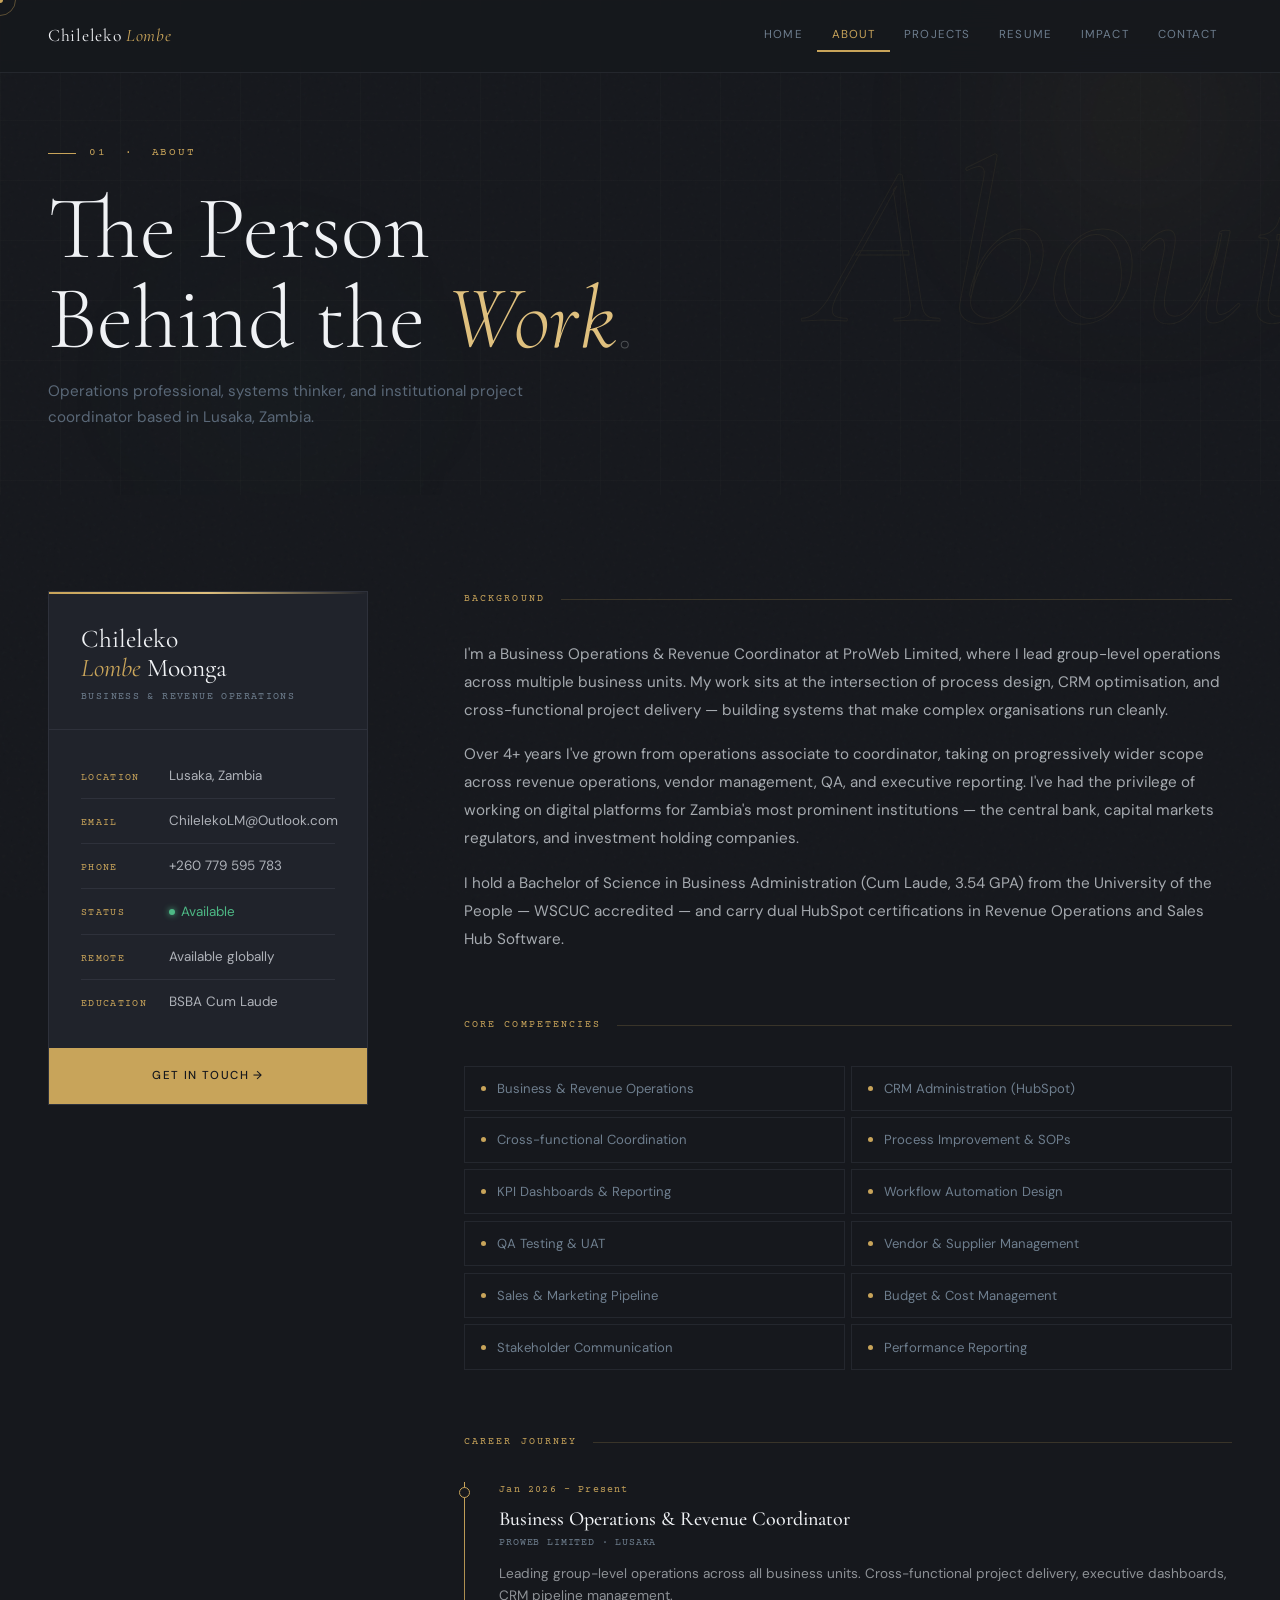
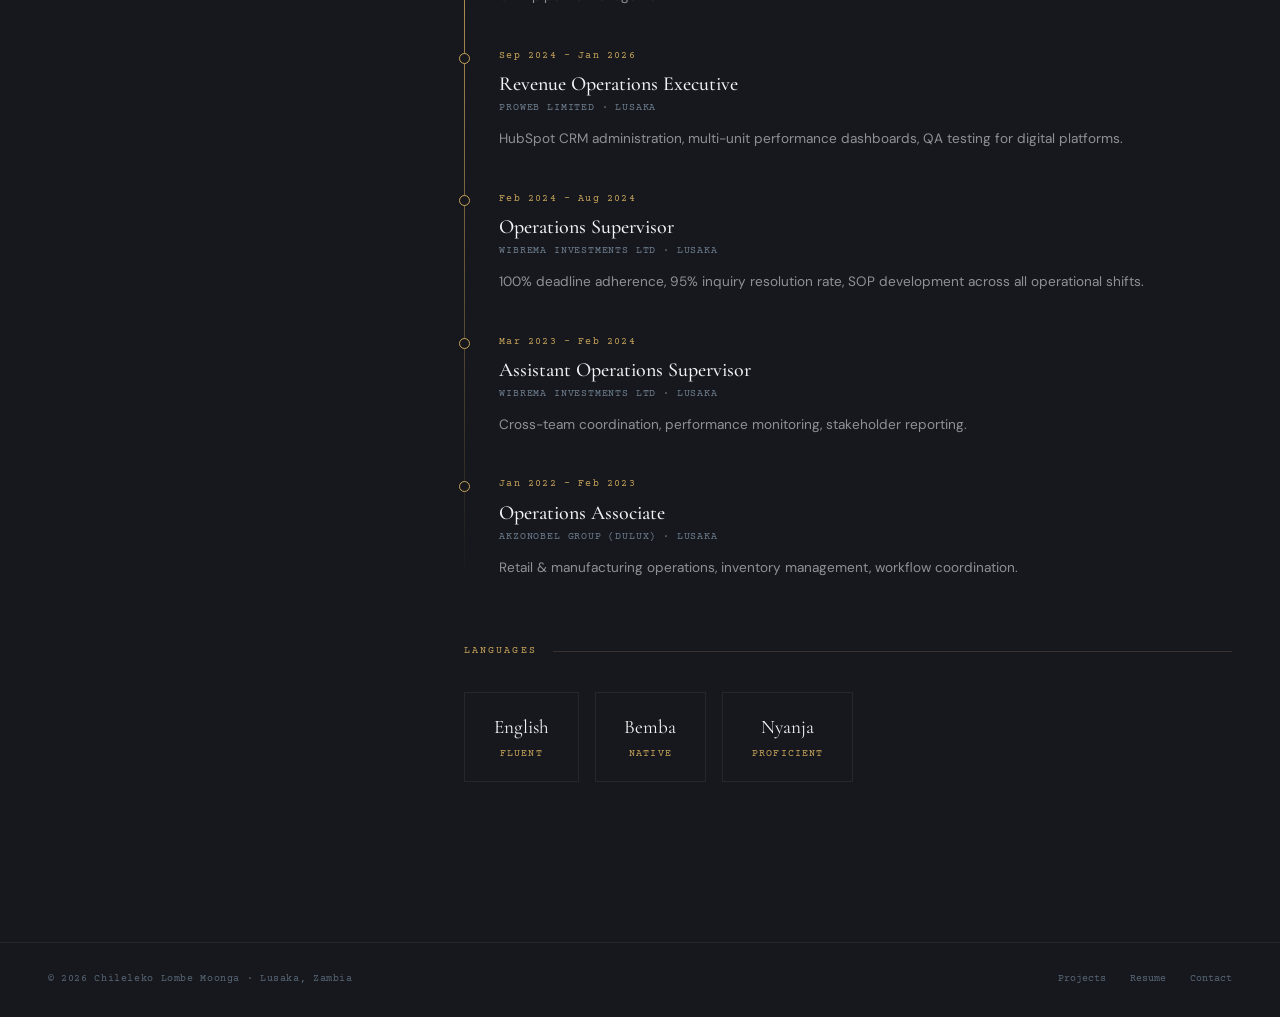
==== commit ab3ec081: "Update about.html" ====
--- a/about.html
+++ b/about.html
@@ -221,7 +221,7 @@
       <div class="card-row"><span class="card-key">Phone</span><span class="card-val"><a href="tel:+260779595783">+260 779 595 783</a></span></div>
       <div class="card-row"><span class="card-key">Status</span><span class="card-val"><span class="status-badge"><span class="status-dot"></span>Available</span></span></div>
       <div class="card-row"><span class="card-key">Remote</span><span class="card-val">Available globally</span></div>
-      <div class="card-row"><span class="card-key">Education</span><span class="card-val">BBA Cum Laude · UoPeople</span></div>
+      <div class="card-row"><span class="card-key">Education</span><span class="card-val">BSBA Cum Laude</span></div>
     </div>
     <a href="contact.html" class="card-cta">Get in Touch →</a>
   </div>
@@ -231,7 +231,7 @@
       <div class="section-label">Background</div>
       <p class="about-text">I'm a Business Operations &amp; Revenue Coordinator at ProWeb Limited, where I lead group-level operations across multiple business units. My work sits at the intersection of process design, CRM optimisation, and cross-functional project delivery — building systems that make complex organisations run cleanly.</p>
       <p class="about-text">Over 4+ years I've grown from operations associate to coordinator, taking on progressively wider scope across revenue operations, vendor management, QA, and executive reporting. I've had the privilege of working on digital platforms for Zambia's most prominent institutions — the central bank, capital markets regulators, and investment holding companies.</p>
-      <p class="about-text">I hold a BBA (Cum Laude, 3.54 GPA, Dean's List every semester) from the University of the People — WSCUC accredited — and carry dual HubSpot certifications in Revenue Operations and Sales Hub Software.</p>
+      <p class="about-text">I hold a Bachelor of Science in Business Administration (Cum Laude, 3.54 GPA) from the University of the People — WSCUC accredited — and carry dual HubSpot certifications in Revenue Operations and Sales Hub Software.</p>
     </div>
 
     <div class="about-block reveal">
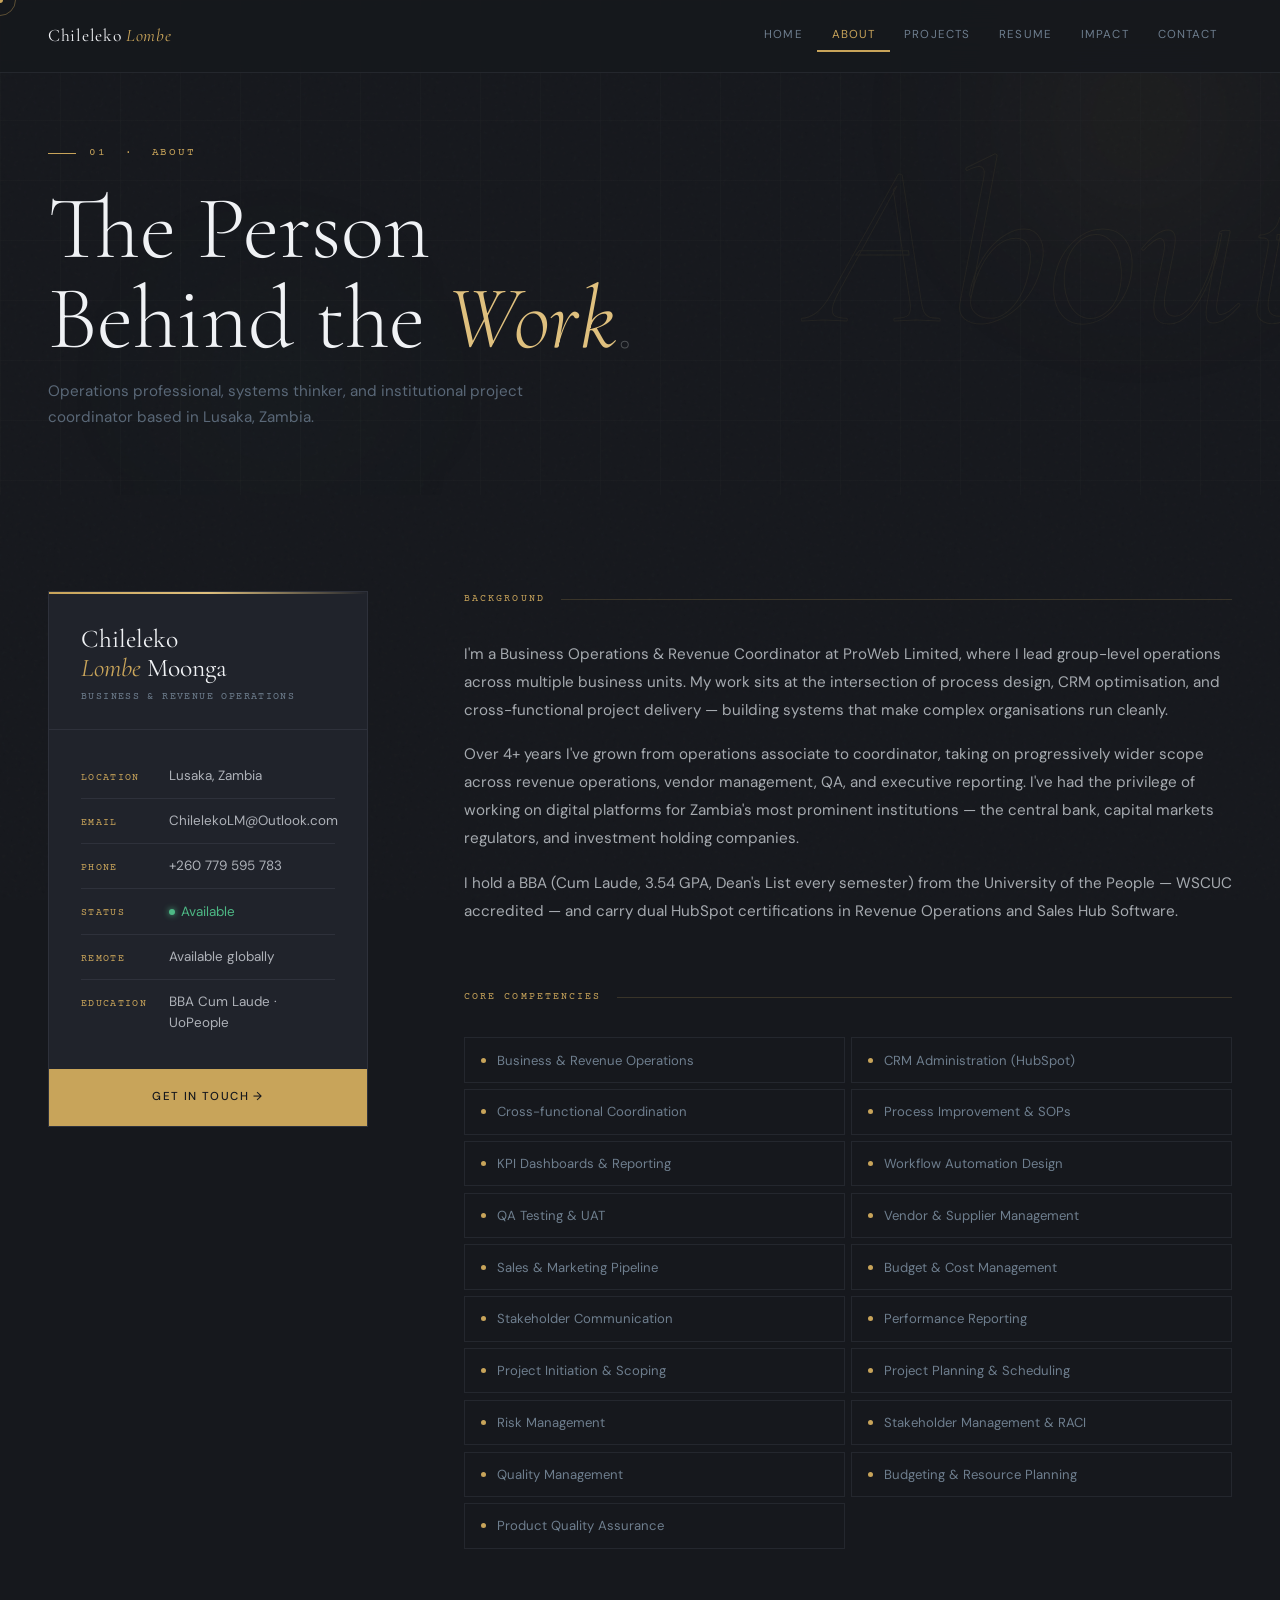
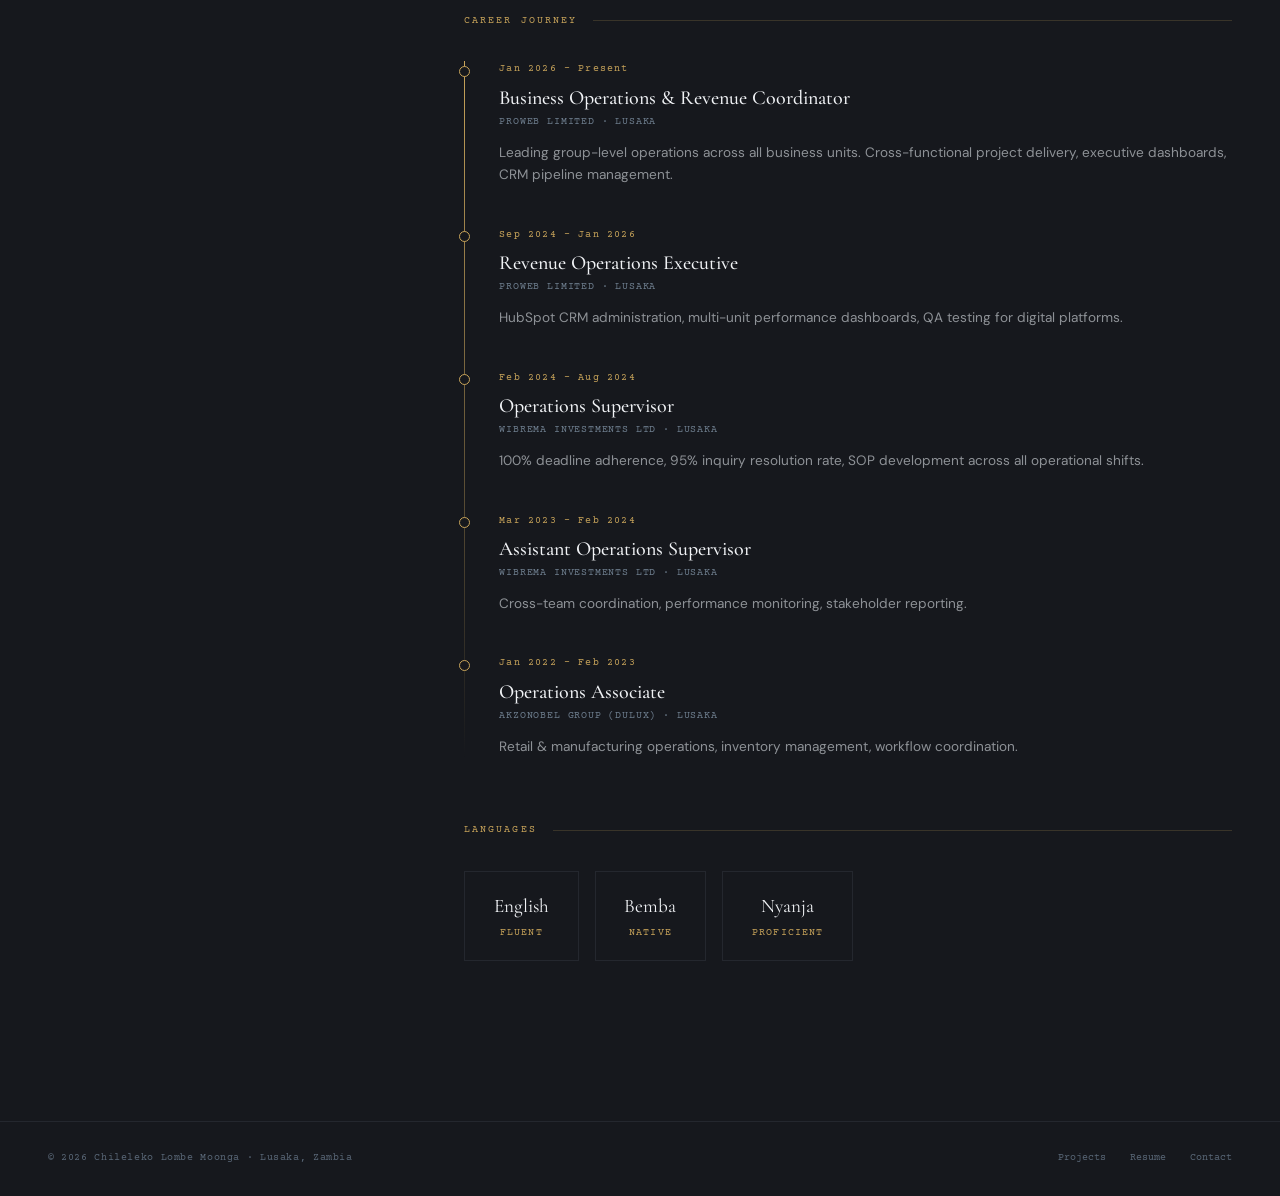
==== commit c76e5ca3: "Add files via upload" ====
--- a/about.html
+++ b/about.html
@@ -4,6 +4,7 @@
   <meta charset="UTF-8"/>
   <meta name="viewport" content="width=device-width, initial-scale=1.0"/>
   <meta name="color-scheme" content="dark">
+  <link rel="icon" type="image/svg+xml" href="favicon.svg">
   <meta name="theme-color" content="#16181d">
   <title>About — Chileleko Lombe Moonga</title>
   <link rel="preconnect" href="https://fonts.googleapis.com">
@@ -221,7 +222,7 @@
       <div class="card-row"><span class="card-key">Phone</span><span class="card-val"><a href="tel:+260779595783">+260 779 595 783</a></span></div>
       <div class="card-row"><span class="card-key">Status</span><span class="card-val"><span class="status-badge"><span class="status-dot"></span>Available</span></span></div>
       <div class="card-row"><span class="card-key">Remote</span><span class="card-val">Available globally</span></div>
-      <div class="card-row"><span class="card-key">Education</span><span class="card-val">BSBA Cum Laude</span></div>
+      <div class="card-row"><span class="card-key">Education</span><span class="card-val">BBA Cum Laude · UoPeople</span></div>
     </div>
     <a href="contact.html" class="card-cta">Get in Touch →</a>
   </div>
@@ -231,7 +232,7 @@
       <div class="section-label">Background</div>
       <p class="about-text">I'm a Business Operations &amp; Revenue Coordinator at ProWeb Limited, where I lead group-level operations across multiple business units. My work sits at the intersection of process design, CRM optimisation, and cross-functional project delivery — building systems that make complex organisations run cleanly.</p>
       <p class="about-text">Over 4+ years I've grown from operations associate to coordinator, taking on progressively wider scope across revenue operations, vendor management, QA, and executive reporting. I've had the privilege of working on digital platforms for Zambia's most prominent institutions — the central bank, capital markets regulators, and investment holding companies.</p>
-      <p class="about-text">I hold a Bachelor of Science in Business Administration (Cum Laude, 3.54 GPA) from the University of the People — WSCUC accredited — and carry dual HubSpot certifications in Revenue Operations and Sales Hub Software.</p>
+      <p class="about-text">I hold a BBA (Cum Laude, 3.54 GPA, Dean's List every semester) from the University of the People — WSCUC accredited — and carry dual HubSpot certifications in Revenue Operations and Sales Hub Software.</p>
     </div>
 
     <div class="about-block reveal">
@@ -249,6 +250,13 @@
         <div class="skill-item">Budget &amp; Cost Management</div>
         <div class="skill-item">Stakeholder Communication</div>
         <div class="skill-item">Performance Reporting</div>
+        <div class="skill-item">Project Initiation &amp; Scoping</div>
+        <div class="skill-item">Project Planning &amp; Scheduling</div>
+        <div class="skill-item">Risk Management</div>
+        <div class="skill-item">Stakeholder Management &amp; RACI</div>
+        <div class="skill-item">Quality Management</div>
+        <div class="skill-item">Budgeting &amp; Resource Planning</div>
+        <div class="skill-item">Product Quality Assurance</div>
       </div>
     </div>
 
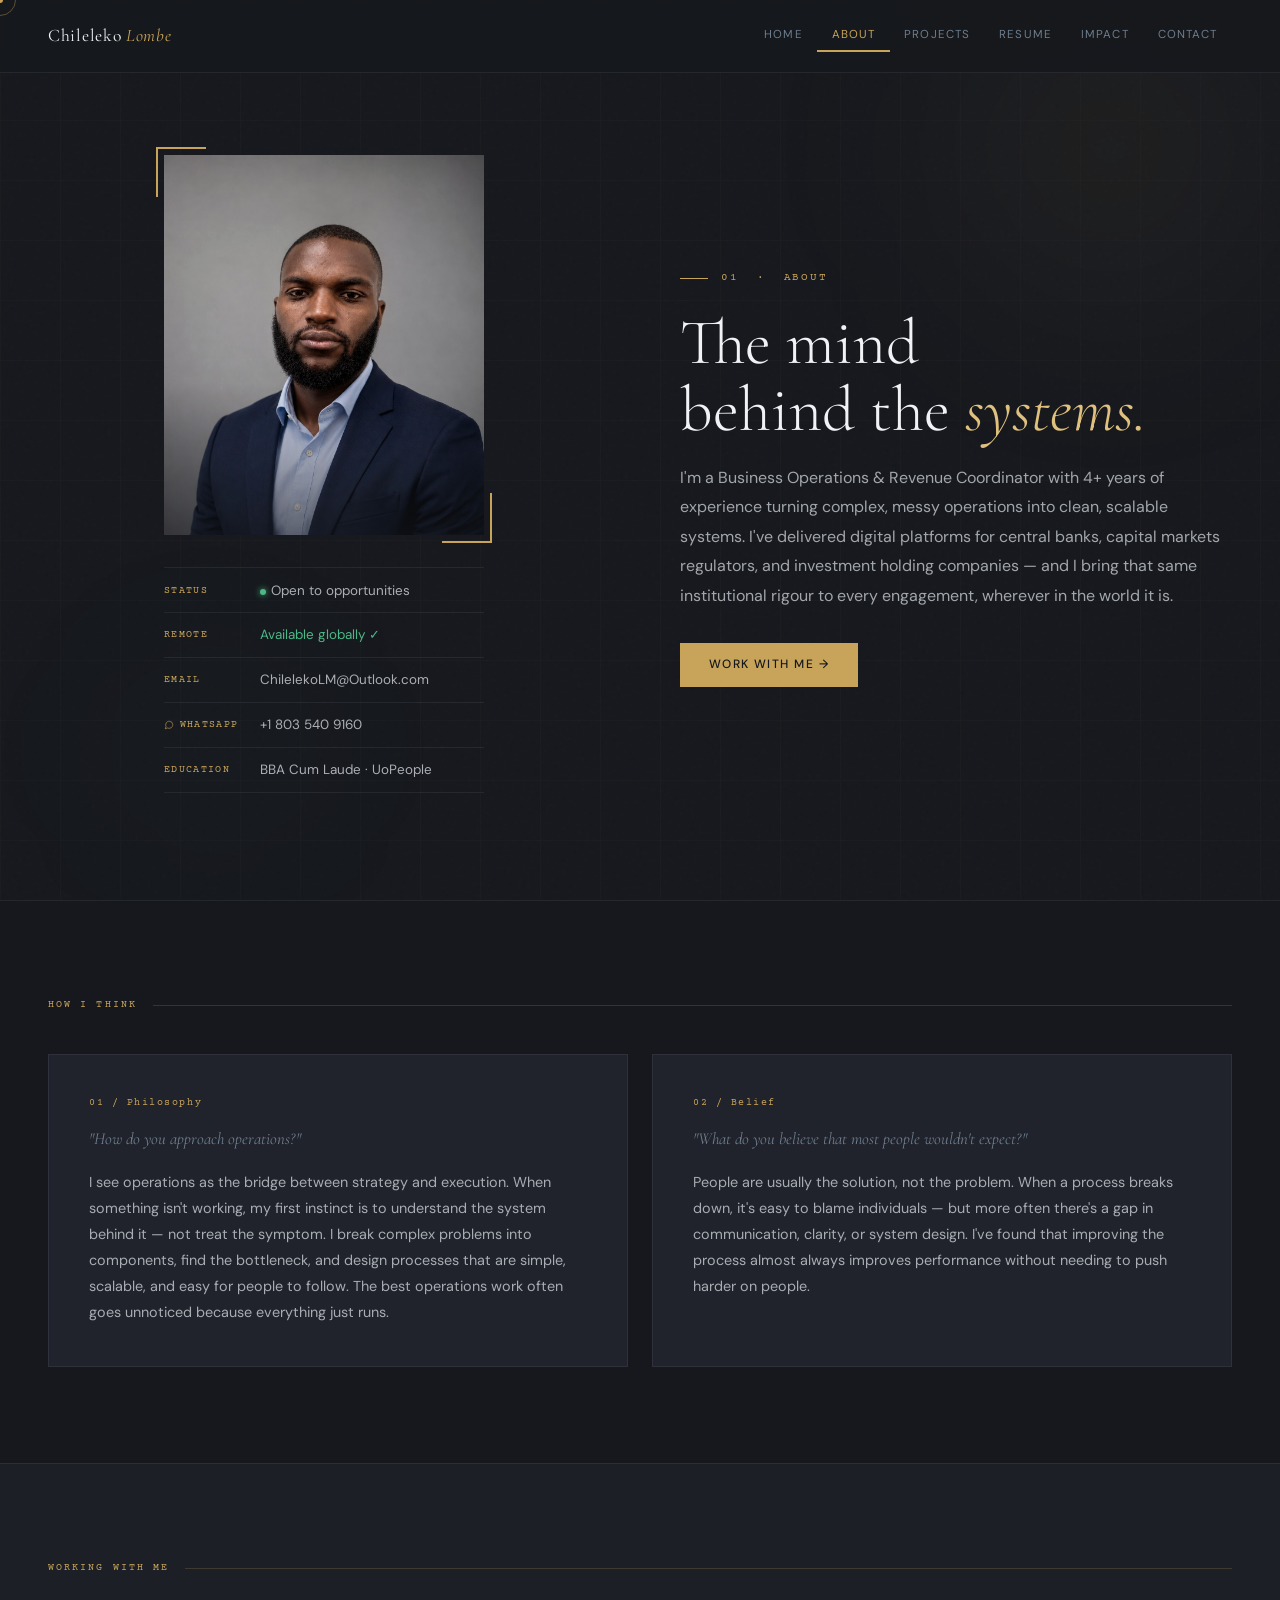
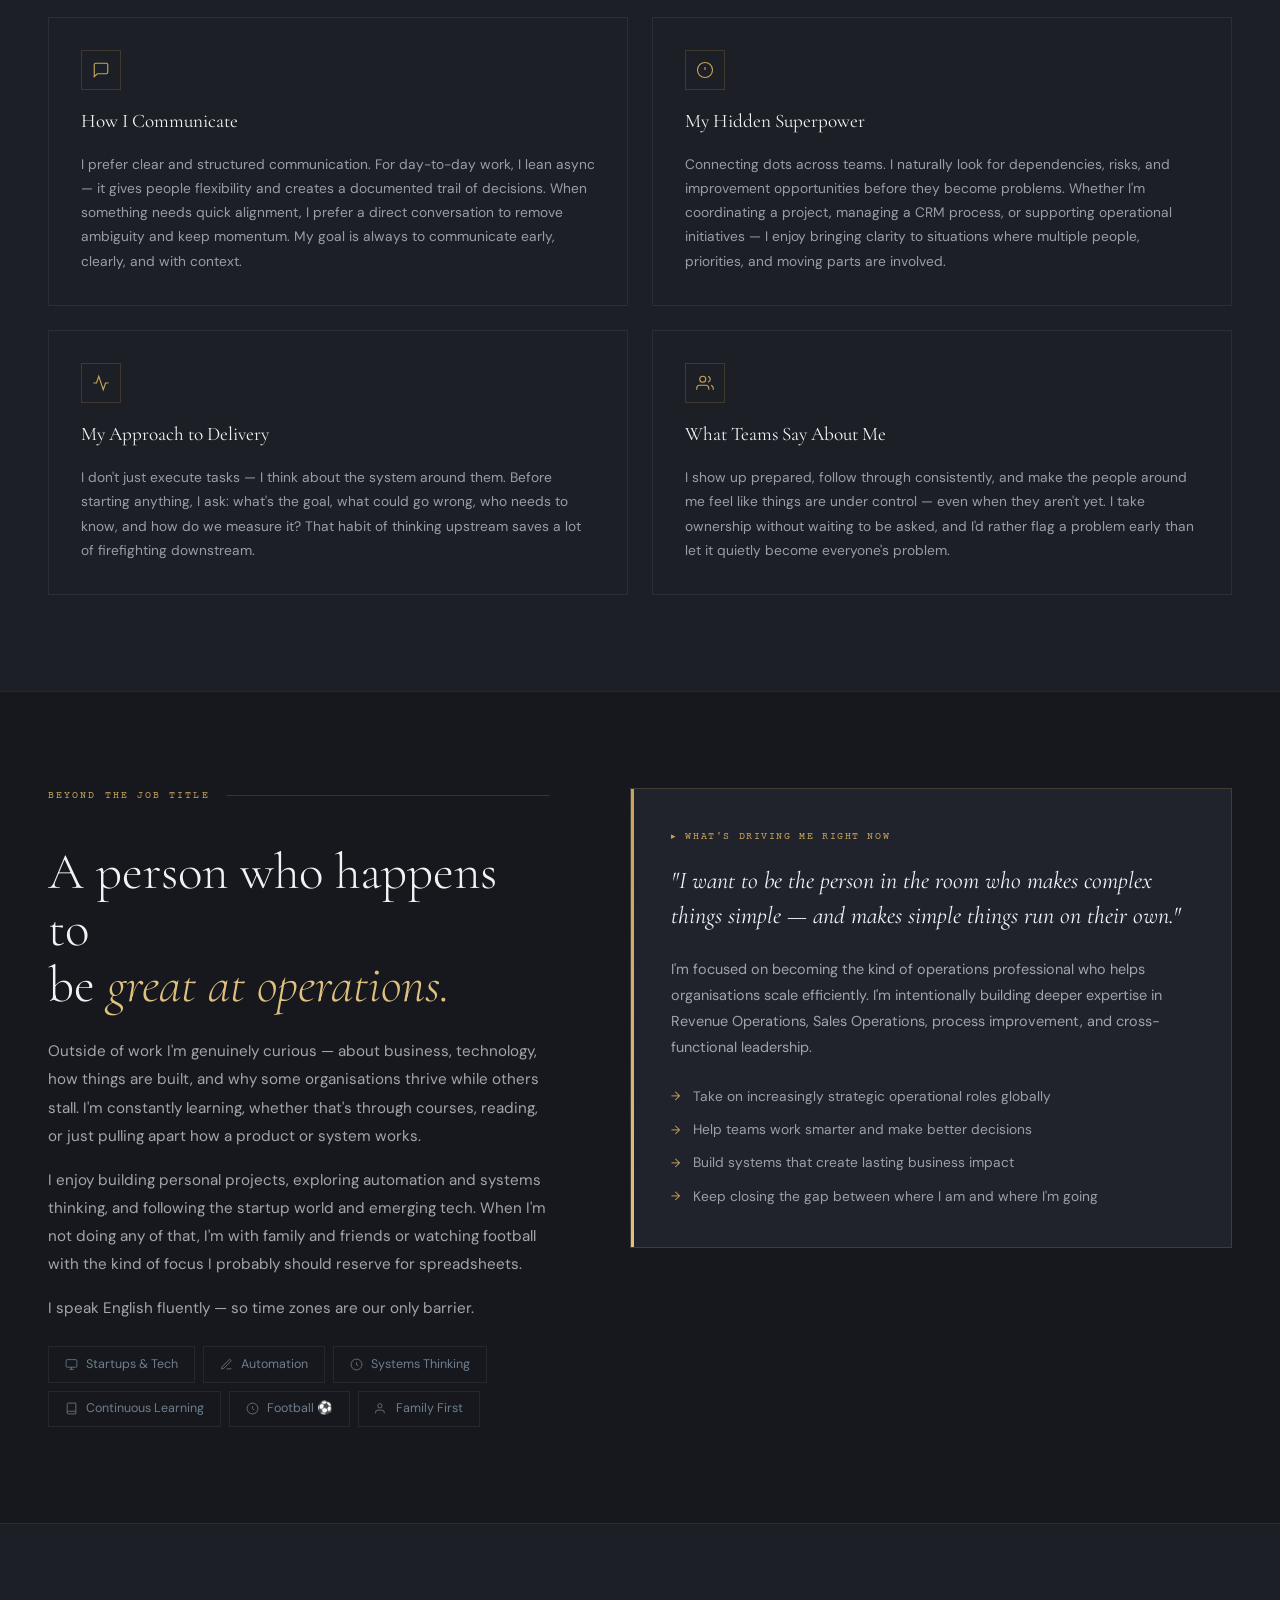
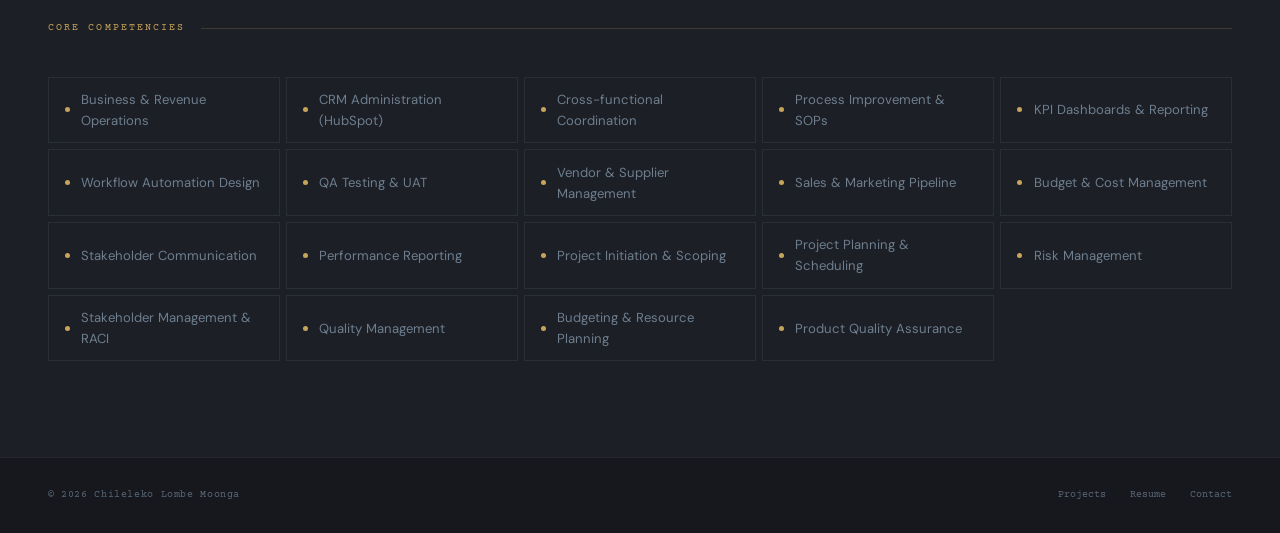
==== commit d6a42a80: "Update about.html" ====
--- a/about.html
+++ b/about.html
@@ -3,22 +3,22 @@
 <head>
   <meta charset="UTF-8"/>
   <meta name="viewport" content="width=device-width, initial-scale=1.0"/>
-  <meta name="color-scheme" content="dark">
+  <meta name="theme-color" content="#16181d">
   <link rel="icon" type="image/svg+xml" href="favicon.svg">
-  <meta name="theme-color" content="#16181d">
   <title>About — Chileleko Lombe Moonga</title>
   <link rel="preconnect" href="https://fonts.googleapis.com">
   <link href="https://fonts.googleapis.com/css2?family=Cormorant+Garamond:ital,wght@0,300;0,400;0,500;1,300;1,400&family=DM+Sans:wght@300;400;500&family=Courier+Prime&display=swap" rel="stylesheet">
   <style>
     *,*::before,*::after{box-sizing:border-box;margin:0;padding:0}
     :root{
+      color-scheme:dark;
       --bg:#16181d;--bg-mid:#1c1f26;--bg-card:#20232b;--bg-hover:#252931;
       --gold:#c8a45a;--gold-light:#dfc07e;--silver:#a8b4c0;--silver-dim:#6e7e8e;
       --cream:#dde2e8;--white:#f0f2f5;--muted:#5a6878;
       --border:rgba(168,180,192,0.1);--border-gold:rgba(200,164,90,0.2);--green:#4db885;
     }
-    html{scroll-behavior:smooth;color-scheme:dark}
-    body{font-family:'DM Sans',sans-serif;background:var(--bg)!important;color:var(--cream)!important;line-height:1.6;overflow-x:hidden;min-height:100vh;cursor:none}
+    html{scroll-behavior:smooth;background:#16181d}
+    body{font-family:'DM Sans',sans-serif;background:#16181d!important;color:#dde2e8!important;line-height:1.6;overflow-x:hidden;min-height:100vh;cursor:none}
     body::after{content:'';position:fixed;inset:0;background-image:url("data:image/svg+xml,%3Csvg viewBox='0 0 256 256' xmlns='http://www.w3.org/2000/svg'%3E%3Cfilter id='n'%3E%3CfeTurbulence type='fractalNoise' baseFrequency='0.9' numOctaves='4' stitchTiles='stitch'/%3E%3C/filter%3E%3Crect width='100%25' height='100%25' filter='url(%23n)' opacity='0.04'/%3E%3C/svg%3E");pointer-events:none;z-index:0;opacity:0.5}
 
     .cursor-dot{width:6px;height:6px;background:var(--gold);border-radius:50%;position:fixed;pointer-events:none;z-index:9999;transform:translate(-50%,-50%)}
@@ -32,156 +32,207 @@
     .nav-links a{display:block;padding:0.4rem 0.9rem;font-size:0.72rem;letter-spacing:0.1em;text-transform:uppercase;color:var(--silver-dim);text-decoration:none;border-bottom:2px solid transparent;transition:color 0.2s,border-color 0.2s}
     .nav-links a:hover,.nav-links a.active{color:var(--gold);border-color:var(--gold)}
 
-    /* PAGE HERO */
+    /* ── HERO ── */
     .page-hero{
-      min-height:55vh;display:flex;flex-direction:column;justify-content:flex-end;
-      padding:9rem 3rem 4rem;position:relative;overflow:hidden;
-    }
-    .hero-bg-text{
-      position:absolute;right:-2rem;top:50%;transform:translateY(-50%);
-      font-family:'Cormorant Garamond',serif;font-size:clamp(8rem,18vw,18rem);
-      font-weight:300;font-style:italic;
-      color:transparent;-webkit-text-stroke:1px rgba(200,164,90,0.07);
-      pointer-events:none;user-select:none;white-space:nowrap;line-height:1;
-    }
-    .hero-orb{position:absolute;border-radius:50%;filter:blur(80px);pointer-events:none}
-    .orb-a{width:400px;height:400px;background:radial-gradient(circle,rgba(200,164,90,0.07) 0%,transparent 70%);top:-80px;right:-60px;animation:orbF1 14s ease-in-out infinite}
-    .orb-b{width:300px;height:300px;background:radial-gradient(circle,rgba(77,184,133,0.04) 0%,transparent 70%);bottom:-40px;left:10%;animation:orbF2 18s ease-in-out infinite}
+      min-height:100vh;
+      display:grid;grid-template-columns:1fr 1fr;
+      align-items:center;
+      padding:8rem 3rem 5rem;
+      position:relative;overflow:hidden;gap:5rem;
+    }
+
+    .hero-grid{position:absolute;inset:0;background-image:linear-gradient(rgba(168,180,192,0.02) 1px,transparent 1px),linear-gradient(90deg,rgba(168,180,192,0.02) 1px,transparent 1px);background-size:60px 60px;pointer-events:none}
+    .hero-orb{position:absolute;border-radius:50%;filter:blur(90px);pointer-events:none}
+    .orb-a{width:500px;height:500px;background:radial-gradient(circle,rgba(200,164,90,0.07) 0%,transparent 70%);top:-100px;right:-80px;animation:orbF1 16s ease-in-out infinite}
+    .orb-b{width:300px;height:300px;background:radial-gradient(circle,rgba(77,184,133,0.04) 0%,transparent 70%);bottom:0;left:5%;animation:orbF2 20s ease-in-out infinite}
     @keyframes orbF1{0%,100%{transform:translate(0,0)}50%{transform:translate(-30px,20px)}}
     @keyframes orbF2{0%,100%{transform:translate(0,0)}50%{transform:translate(20px,-30px)}}
 
-    .hero-grid{position:absolute;inset:0;background-image:linear-gradient(rgba(168,180,192,0.02) 1px,transparent 1px),linear-gradient(90deg,rgba(168,180,192,0.02) 1px,transparent 1px);background-size:60px 60px;pointer-events:none}
-
-    .page-eyebrow{display:inline-flex;align-items:center;gap:0.8rem;font-family:'Courier Prime',monospace;font-size:0.68rem;letter-spacing:0.18em;text-transform:uppercase;color:var(--gold);margin-bottom:1.4rem;position:relative;z-index:1;opacity:0;animation:fadeUp 0.6s ease forwards 0.1s}
+    /* Photo side */
+    .hero-photo-col{position:relative;z-index:1;display:flex;flex-direction:column;align-items:center;gap:2rem;opacity:0;animation:fadeUp 0.8s ease forwards 0.2s}
+
+    .photo-frame{
+      position:relative;
+      width:320px;height:380px;
+    }
+
+    .photo-frame img{
+      width:100%;height:100%;object-fit:cover;object-position:center top;
+      display:block;filter:grayscale(10%) contrast(1.03);
+      transition:filter 0.4s ease;
+    }
+
+    .photo-frame:hover img{filter:grayscale(0%)}
+
+    .photo-frame::before{
+      content:'';position:absolute;top:-8px;left:-8px;
+      width:50px;height:50px;
+      border-top:2px solid var(--gold);border-left:2px solid var(--gold);
+      z-index:2;
+    }
+    .photo-frame::after{
+      content:'';position:absolute;bottom:-8px;right:-8px;
+      width:50px;height:50px;
+      border-bottom:2px solid var(--gold);border-right:2px solid var(--gold);
+      z-index:2;
+    }
+
+    .photo-gradient{
+      position:absolute;inset:0;
+      background:linear-gradient(to bottom,transparent 60%,rgba(22,24,29,0.6) 100%);
+      z-index:1;
+    }
+
+    /* Quick facts strip */
+    .quick-facts{display:flex;flex-direction:column;gap:0;width:320px}
+    .qf-row{display:flex;align-items:center;gap:1rem;padding:0.7rem 0;border-bottom:1px solid var(--border)}
+    .qf-row:first-child{border-top:1px solid var(--border)}
+    .qf-key{font-family:'Courier Prime',monospace;font-size:0.6rem;letter-spacing:0.14em;text-transform:uppercase;color:var(--gold);min-width:80px}
+    .qf-val{font-size:0.84rem;color:rgba(221,226,232,0.75)}
+    .qf-val a{color:inherit;text-decoration:none;border-bottom:1px solid transparent;transition:border-color 0.2s,color 0.2s}
+    .qf-val a:hover{color:var(--gold-light);border-color:var(--gold-light)}
+    .status-dot{width:6px;height:6px;border-radius:50%;background:var(--green);box-shadow:0 0 6px var(--green);display:inline-block;margin-right:5px;animation:pulse 2s ease-in-out infinite}
+    @keyframes pulse{0%,100%{opacity:1}50%{opacity:0.35}}
+
+    /* Hero text side */
+    .hero-text-col{position:relative;z-index:1;opacity:0;animation:fadeUp 0.8s ease forwards 0.35s}
+
+    .page-eyebrow{display:inline-flex;align-items:center;gap:0.8rem;font-family:'Courier Prime',monospace;font-size:0.68rem;letter-spacing:0.18em;text-transform:uppercase;color:var(--gold);margin-bottom:1.4rem}
     .page-eyebrow::before{content:'';display:block;width:28px;height:1px;background:var(--gold)}
 
-    .page-title{font-family:'Cormorant Garamond',serif;font-size:clamp(3rem,7vw,6rem);font-weight:300;line-height:1;color:var(--white);position:relative;z-index:1;opacity:0;animation:fadeUp 0.7s ease forwards 0.25s}
+    .page-title{font-family:'Cormorant Garamond',serif;font-size:clamp(2.8rem,5vw,4.8rem);font-weight:300;line-height:1.05;color:var(--white);margin-bottom:1.2rem}
     .page-title em{font-style:italic;color:var(--gold-light)}
-    .page-title .outline{-webkit-text-stroke:1px rgba(240,242,245,0.25);color:transparent}
-
-    .page-subtitle{font-size:0.95rem;color:var(--muted);margin-top:1rem;max-width:500px;line-height:1.7;position:relative;z-index:1;opacity:0;animation:fadeUp 0.7s ease forwards 0.38s}
-
-    /* CONTENT */
-    .about-wrap{padding:6rem 3rem;display:grid;grid-template-columns:320px 1fr;gap:6rem;align-items:start;position:relative;z-index:1}
-
-    /* Left card */
-    .about-card{
-      position:sticky;top:7rem;
+
+    .hero-intro{font-size:1rem;color:rgba(221,226,232,0.7);line-height:1.85;margin-bottom:2rem}
+
+    .hero-cta{display:inline-flex;align-items:center;gap:0.6rem;padding:0.8rem 1.8rem;background:var(--gold);color:var(--bg);font-size:0.75rem;font-weight:500;letter-spacing:0.12em;text-transform:uppercase;text-decoration:none;transition:background 0.2s,transform 0.2s}
+    .hero-cta:hover{background:var(--gold-light);transform:translateY(-1px)}
+
+    /* ── BODY SECTIONS ── */
+    .page-body{position:relative;z-index:1}
+
+    .section-label{display:flex;align-items:center;gap:1rem;font-family:'Courier Prime',monospace;font-size:0.65rem;letter-spacing:0.2em;text-transform:uppercase;color:var(--gold);margin-bottom:2.5rem}
+    .section-label::after{content:'';flex:1;height:1px;background:var(--border-gold)}
+
+    /* ── PHILOSOPHY SECTION ── */
+    .philosophy{padding:6rem 3rem;border-top:1px solid var(--border)}
+
+    .philosophy-grid{display:grid;grid-template-columns:1fr 1fr;gap:1.5rem}
+
+    .phil-card{
+      padding:2.5rem;border:1px solid var(--border);background:var(--bg-card);
+      position:relative;overflow:hidden;
+      transition:border-color 0.25s,transform 0.25s;
+    }
+    .phil-card::before{content:'';position:absolute;top:0;left:0;right:0;height:2px;background:linear-gradient(to right,var(--gold),transparent);opacity:0;transition:opacity 0.25s}
+    .phil-card:hover{border-color:var(--border-gold);transform:translateY(-4px)}
+    .phil-card:hover::before{opacity:1}
+
+    .phil-num{font-family:'Courier Prime',monospace;font-size:0.6rem;letter-spacing:0.16em;color:var(--gold);margin-bottom:1rem}
+    .phil-q{font-family:'Cormorant Garamond',serif;font-size:1.05rem;font-style:italic;color:var(--silver-dim);margin-bottom:1.2rem;line-height:1.5}
+    .phil-a{font-size:0.9rem;color:rgba(221,226,232,0.72);line-height:1.8}
+
+    /* ── WORKING WITH ME ── */
+    .working{padding:6rem 3rem;border-top:1px solid var(--border);background:var(--bg-mid)}
+
+    .working-grid{display:grid;grid-template-columns:1fr 1fr;gap:1.5rem}
+
+    .work-card{
+      padding:2rem;border:1px solid var(--border);
+      display:flex;flex-direction:column;gap:1rem;
+      transition:border-color 0.25s,background 0.25s;
+      position:relative;overflow:hidden;
+    }
+    .work-card::after{content:'';position:absolute;bottom:0;left:0;right:0;height:2px;background:linear-gradient(to right,var(--gold),var(--gold-light));transform:scaleX(0);transform-origin:left;transition:transform 0.35s ease}
+    .work-card:hover{border-color:var(--border-gold);background:var(--bg-hover)}
+    .work-card:hover::after{transform:scaleX(1)}
+
+    .work-icon{width:40px;height:40px;border:1px solid var(--border-gold);display:flex;align-items:center;justify-content:center;flex-shrink:0}
+    .work-icon svg{width:18px;height:18px;stroke:var(--gold);fill:none;stroke-width:1.5}
+    .work-title{font-family:'Cormorant Garamond',serif;font-size:1.2rem;color:var(--white)}
+    .work-text{font-size:0.86rem;color:rgba(221,226,232,0.65);line-height:1.75}
+
+    /* ── HUMAN SIDE ── */
+    .human{padding:6rem 3rem;border-top:1px solid var(--border)}
+
+    .human-layout{display:grid;grid-template-columns:1fr 1.2fr;gap:5rem;align-items:start}
+
+    .human-left{}
+    .human-heading{font-family:'Cormorant Garamond',serif;font-size:clamp(2rem,4vw,3.2rem);font-weight:300;color:var(--white);line-height:1.1;margin-bottom:1.5rem}
+    .human-heading em{font-style:italic;color:var(--gold-light)}
+    .human-text{font-size:0.95rem;color:rgba(221,226,232,0.7);line-height:1.85;margin-bottom:1rem}
+
+    /* Interest tags */
+    .interest-tags{display:flex;flex-wrap:wrap;gap:0.5rem;margin-top:1.5rem}
+    .interest-tag{
+      display:flex;align-items:center;gap:0.5rem;
+      padding:0.45rem 1rem;
       border:1px solid var(--border);
-      background:var(--bg-card);
-      overflow:hidden;
-    }
-
-    .card-header{
-      padding:2rem 2rem 1.5rem;
-      border-bottom:1px solid var(--border);
+      font-size:0.78rem;color:var(--silver-dim);
+      transition:border-color 0.2s,color 0.2s,background 0.2s;
+      cursor:default;
+    }
+    .interest-tag:hover{border-color:var(--border-gold);color:var(--gold);background:rgba(200,164,90,0.05)}
+    .interest-tag svg{width:13px;height:13px;stroke:currentColor;fill:none;stroke-width:1.5;flex-shrink:0}
+
+    /* Driving section */
+    .human-right{}
+
+    .driving-card{
+      padding:2.5rem;border:1px solid var(--border-gold);background:var(--bg-card);
       position:relative;overflow:hidden;
     }
-
-    .card-header::before{
-      content:'';position:absolute;top:0;left:0;right:0;height:2px;
-      background:linear-gradient(to right,var(--gold),var(--gold-light),transparent);
-    }
-
-    .card-name{font-family:'Cormorant Garamond',serif;font-size:1.6rem;font-weight:400;color:var(--white);line-height:1.15}
-    .card-name em{font-style:italic;color:var(--gold)}
-    .card-title{font-family:'Courier Prime',monospace;font-size:0.62rem;letter-spacing:0.14em;text-transform:uppercase;color:var(--silver-dim);margin-top:0.4rem}
-
-    .card-body{padding:1.5rem 2rem}
-    .card-row{display:flex;gap:1rem;align-items:baseline;padding:0.7rem 0;border-bottom:1px solid var(--border)}
-    .card-row:last-child{border-bottom:none}
-    .card-key{font-family:'Courier Prime',monospace;font-size:0.6rem;letter-spacing:0.14em;text-transform:uppercase;color:var(--gold);min-width:72px}
-    .card-val{font-size:0.84rem;color:rgba(221,226,232,0.75)}
-    .card-val a{color:inherit;text-decoration:none;border-bottom:1px solid transparent;transition:border-color 0.2s,color 0.2s}
-    .card-val a:hover{color:var(--gold-light);border-color:var(--gold-light)}
-
-    .status-badge{display:inline-flex;align-items:center;gap:0.4rem;color:var(--green)}
-    .status-dot{width:6px;height:6px;border-radius:50%;background:var(--green);box-shadow:0 0 6px var(--green);animation:pulse 2s ease-in-out infinite}
-    @keyframes pulse{0%,100%{opacity:1}50%{opacity:0.35}}
-
-    .card-cta{display:block;padding:1.2rem 2rem;background:var(--gold);color:var(--bg);font-size:0.72rem;font-weight:500;letter-spacing:0.12em;text-transform:uppercase;text-decoration:none;text-align:center;transition:background 0.2s}
-    .card-cta:hover{background:var(--gold-light)}
-
-    /* Right content */
-    .about-right{}
-
-    .section-label{display:flex;align-items:center;gap:1rem;font-family:'Courier Prime',monospace;font-size:0.65rem;letter-spacing:0.2em;text-transform:uppercase;color:var(--gold);margin-bottom:2rem}
-    .section-label::after{content:'';flex:1;height:1px;background:var(--border-gold)}
-
-    .about-block{margin-bottom:4rem}
-
-    .about-heading{font-family:'Cormorant Garamond',serif;font-size:1.8rem;font-weight:400;color:var(--white);margin-bottom:1.2rem}
-    .about-heading em{font-style:italic;color:var(--gold-light)}
-
-    .about-text{font-size:0.95rem;color:rgba(221,226,232,0.72);line-height:1.85;margin-bottom:1rem}
-    .about-text:last-child{margin-bottom:0}
-
-    /* Skills */
-    .skills-grid{display:grid;grid-template-columns:1fr 1fr;gap:0.4rem}
-    .skill-item{
-      display:flex;align-items:center;gap:0.7rem;
-      padding:0.7rem 1rem;
-      border:1px solid var(--border);
-      font-size:0.82rem;color:var(--silver-dim);
-      transition:border-color 0.25s,color 0.25s,background 0.25s,transform 0.2s;
-      cursor:default;
-    }
+    .driving-card::before{content:'';position:absolute;top:0;left:0;bottom:0;width:3px;background:linear-gradient(to bottom,var(--gold),var(--gold-light))}
+
+    .driving-label{font-family:'Courier Prime',monospace;font-size:0.62rem;letter-spacing:0.16em;text-transform:uppercase;color:var(--gold);margin-bottom:1.2rem;display:flex;align-items:center;gap:0.5rem}
+    .driving-label::before{content:'▸';font-size:0.55rem}
+
+    .driving-quote{font-family:'Cormorant Garamond',serif;font-size:1.5rem;font-style:italic;color:var(--white);line-height:1.45;margin-bottom:1.5rem}
+
+    .driving-text{font-size:0.9rem;color:rgba(221,226,232,0.68);line-height:1.8}
+
+    /* Goal list */
+    .goal-list{list-style:none;display:flex;flex-direction:column;gap:0.7rem;margin-top:1.5rem}
+    .goal-list li{display:flex;align-items:flex-start;gap:0.8rem;font-size:0.86rem;color:rgba(221,226,232,0.65);line-height:1.6}
+    .goal-list li::before{content:'→';color:var(--gold);font-size:0.75rem;margin-top:0.15rem;flex-shrink:0}
+
+    /* ── COMPETENCIES ── */
+    .competencies{padding:6rem 3rem;border-top:1px solid var(--border);background:var(--bg-mid)}
+    .skills-grid{display:grid;grid-template-columns:repeat(auto-fill,minmax(220px,1fr));gap:0.4rem}
+    .skill-item{display:flex;align-items:center;gap:0.7rem;padding:0.7rem 1rem;border:1px solid var(--border);font-size:0.82rem;color:var(--silver-dim);transition:border-color 0.25s,color 0.25s,background 0.25s,transform 0.2s;cursor:default}
     .skill-item:hover{border-color:var(--border-gold);color:var(--cream);background:var(--bg-card);transform:translateX(4px)}
     .skill-item::before{content:'';display:block;width:5px;height:5px;border-radius:50%;background:var(--gold);flex-shrink:0;transition:box-shadow 0.2s}
     .skill-item:hover::before{box-shadow:0 0 8px var(--gold)}
 
-    /* Timeline */
-    .timeline{display:flex;flex-direction:column;gap:0;position:relative}
-    .timeline::before{content:'';position:absolute;left:0;top:0;bottom:0;width:1px;background:linear-gradient(to bottom,var(--gold),transparent)}
-
-    .tl-item{padding:0 0 2.5rem 2.2rem;position:relative}
-    .tl-item:last-child{padding-bottom:0}
-
-    .tl-dot{
-      position:absolute;left:-5px;top:0.3rem;
-      width:11px;height:11px;border-radius:50%;
-      background:var(--bg);border:1px solid var(--gold);
-      transition:background 0.2s,box-shadow 0.2s;
-    }
-    .tl-item:hover .tl-dot{background:var(--gold);box-shadow:0 0 10px var(--gold)}
-
-    .tl-period{font-family:'Courier Prime',monospace;font-size:0.62rem;letter-spacing:0.12em;color:var(--gold);margin-bottom:0.3rem}
-    .tl-role{font-family:'Cormorant Garamond',serif;font-size:1.25rem;font-weight:500;color:var(--white)}
-    .tl-company{font-family:'Courier Prime',monospace;font-size:0.65rem;letter-spacing:0.08em;text-transform:uppercase;color:var(--silver-dim);margin-bottom:0.7rem}
-    .tl-desc{font-size:0.85rem;color:rgba(221,226,232,0.6);line-height:1.65}
-
-    /* Languages */
-    .lang-grid{display:flex;gap:1rem;flex-wrap:wrap}
-    .lang-card{
-      padding:1.2rem 1.8rem;border:1px solid var(--border);
-      text-align:center;transition:border-color 0.2s,background 0.2s,transform 0.2s;
-    }
-    .lang-card:hover{border-color:var(--border-gold);background:var(--bg-card);transform:translateY(-3px)}
-    .lang-name{font-family:'Cormorant Garamond',serif;font-size:1.2rem;color:var(--white);display:block}
-    .lang-level{font-family:'Courier Prime',monospace;font-size:0.6rem;letter-spacing:0.12em;text-transform:uppercase;color:var(--gold);display:block;margin-top:0.2rem}
-
-    footer{position:relative;z-index:1;padding:1.8rem 3rem;border-top:1px solid var(--border);display:flex;justify-content:space-between;align-items:center;margin-top:0}
+    footer{position:relative;z-index:1;padding:1.8rem 3rem;border-top:1px solid var(--border);display:flex;justify-content:space-between;align-items:center}
     .footer-copy{font-family:'Courier Prime',monospace;font-size:0.65rem;color:var(--muted);letter-spacing:0.06em}
     .footer-links{display:flex;gap:1.5rem}
     .footer-links a{font-family:'Courier Prime',monospace;font-size:0.65rem;color:var(--muted);text-decoration:none;transition:color 0.2s}
     .footer-links a:hover{color:var(--gold)}
 
-    @keyframes fadeUp{from{opacity:0;transform:translateY(20px)}to{opacity:1;transform:translateY(0)}}
-
-    /* Reveal on scroll */
+    @keyframes fadeUp{from{opacity:0;transform:translateY(24px)}to{opacity:1;transform:translateY(0)}}
     .reveal{opacity:0;transform:translateY(28px);transition:opacity 0.7s ease,transform 0.7s ease}
     .reveal.visible{opacity:1;transform:translateY(0)}
 
-    @media(max-width:900px){
-      .about-wrap{grid-template-columns:1fr;gap:3rem;padding:4rem 1.4rem}
-      .about-card{position:static}
+    @media(max-width:960px){
+      .page-hero{grid-template-columns:1fr;gap:3rem;min-height:auto;padding:8rem 1.4rem 4rem}
+      .hero-photo-col{flex-direction:row;align-items:flex-start;gap:2rem}
+      .photo-frame{width:140px;height:175px;flex-shrink:0}
+      .quick-facts{width:100%}
+      .philosophy-grid,.working-grid{grid-template-columns:1fr}
+      .human-layout{grid-template-columns:1fr;gap:3rem}
+      .philosophy,.working,.human,.competencies{padding:4rem 1.4rem}
       nav{padding:1rem 1.4rem}
       .nav-links a{padding:0.4rem 0.55rem;font-size:0.65rem}
-      .page-hero{padding:8rem 1.4rem 3rem}
       footer{padding:1.5rem 1.4rem;flex-direction:column;gap:0.8rem;text-align:center}
-      .skills-grid{grid-template-columns:1fr}
-    }
-    @media(max-width:520px){.nav-links{display:none}.cursor-dot,.cursor-ring{display:none}body{cursor:auto}}
+    }
+    @media(max-width:520px){
+      .nav-links{display:none}
+      .cursor-dot,.cursor-ring{display:none}
+      body{cursor:auto}
+      .hero-photo-col{flex-direction:column;align-items:center}
+      .photo-frame{width:200px;height:250px}
+    }
   </style>
 </head>
 <body>
@@ -200,120 +251,197 @@
   </ul>
 </nav>
 
+<!-- HERO — Photo left, text right -->
 <div class="page-hero">
   <div class="hero-orb orb-a"></div>
   <div class="hero-orb orb-b"></div>
   <div class="hero-grid"></div>
-  <div class="hero-bg-text" aria-hidden="true">About</div>
-  <div class="page-eyebrow">01 &nbsp;·&nbsp; About</div>
-  <h1 class="page-title">The Person<br>Behind the <em>Work</em><span class="outline">.</span></h1>
-  <p class="page-subtitle">Operations professional, systems thinker, and institutional project coordinator based in Lusaka, Zambia.</p>
-</div>
-
-<div class="about-wrap">
-  <div class="about-card reveal">
-    <div class="card-header">
-      <div class="card-name">Chileleko<br><em>Lombe</em> Moonga</div>
-      <div class="card-title">Business &amp; Revenue Operations</div>
-    </div>
-    <div class="card-body">
-      <div class="card-row"><span class="card-key">Location</span><span class="card-val">Lusaka, Zambia</span></div>
-      <div class="card-row"><span class="card-key">Email</span><span class="card-val"><a href="mailto:ChilelekoLM@Outlook.com">ChilelekoLM@Outlook.com</a></span></div>
-      <div class="card-row"><span class="card-key">Phone</span><span class="card-val"><a href="tel:+260779595783">+260 779 595 783</a></span></div>
-      <div class="card-row"><span class="card-key">Status</span><span class="card-val"><span class="status-badge"><span class="status-dot"></span>Available</span></span></div>
-      <div class="card-row"><span class="card-key">Remote</span><span class="card-val">Available globally</span></div>
-      <div class="card-row"><span class="card-key">Education</span><span class="card-val">BBA Cum Laude · UoPeople</span></div>
-    </div>
-    <a href="contact.html" class="card-cta">Get in Touch →</a>
+
+  <div class="hero-photo-col">
+    <div class="photo-frame">
+      <img src="profile.jpg" alt="Chileleko Lombe Moonga"/>
+      <div class="photo-gradient"></div>
+    </div>
+    <div class="quick-facts">
+      <div class="qf-row">
+        <span class="qf-key">Status</span>
+        <span class="qf-val"><span class="status-dot"></span>Open to opportunities</span>
+      </div>
+      <div class="qf-row">
+        <span class="qf-key">Remote</span>
+        <span class="qf-val" style="color:var(--green);">Available globally ✓</span>
+      </div>
+      <div class="qf-row">
+        <span class="qf-key">Email</span>
+        <span class="qf-val"><a href="mailto:ChilelekoLM@Outlook.com">ChilelekoLM@Outlook.com</a></span>
+      </div>
+      <div class="qf-row">
+        <span class="qf-key" style="display:flex;align-items:center;gap:0.35rem;">
+          <svg width="10" height="10" viewBox="0 0 24 24" fill="none" stroke="currentColor" stroke-width="1.5"><path d="M21 11.5a8.38 8.38 0 0 1-.9 3.8 8.5 8.5 0 0 1-7.6 4.7 8.38 8.38 0 0 1-3.8-.9L3 21l1.9-5.7a8.38 8.38 0 0 1-.9-3.8 8.5 8.5 0 0 1 4.7-7.6 8.38 8.38 0 0 1 3.8-.9h.5a8.48 8.48 0 0 1 8 8v.5z"/></svg>
+          WhatsApp
+        </span>
+        <span class="qf-val"><a href="https://wa.me/18035409160" target="_blank" rel="noopener noreferrer">+1 803 540 9160</a></span>
+      </div>
+      <div class="qf-row">
+        <span class="qf-key">Education</span>
+        <span class="qf-val">BBA Cum Laude · UoPeople</span>
+      </div>
+    </div>
   </div>
 
-  <div class="about-right">
-    <div class="about-block reveal">
-      <div class="section-label">Background</div>
-      <p class="about-text">I'm a Business Operations &amp; Revenue Coordinator at ProWeb Limited, where I lead group-level operations across multiple business units. My work sits at the intersection of process design, CRM optimisation, and cross-functional project delivery — building systems that make complex organisations run cleanly.</p>
-      <p class="about-text">Over 4+ years I've grown from operations associate to coordinator, taking on progressively wider scope across revenue operations, vendor management, QA, and executive reporting. I've had the privilege of working on digital platforms for Zambia's most prominent institutions — the central bank, capital markets regulators, and investment holding companies.</p>
-      <p class="about-text">I hold a BBA (Cum Laude, 3.54 GPA, Dean's List every semester) from the University of the People — WSCUC accredited — and carry dual HubSpot certifications in Revenue Operations and Sales Hub Software.</p>
-    </div>
-
-    <div class="about-block reveal">
-      <div class="section-label">Core Competencies</div>
-      <div class="skills-grid">
-        <div class="skill-item">Business &amp; Revenue Operations</div>
-        <div class="skill-item">CRM Administration (HubSpot)</div>
-        <div class="skill-item">Cross-functional Coordination</div>
-        <div class="skill-item">Process Improvement &amp; SOPs</div>
-        <div class="skill-item">KPI Dashboards &amp; Reporting</div>
-        <div class="skill-item">Workflow Automation Design</div>
-        <div class="skill-item">QA Testing &amp; UAT</div>
-        <div class="skill-item">Vendor &amp; Supplier Management</div>
-        <div class="skill-item">Sales &amp; Marketing Pipeline</div>
-        <div class="skill-item">Budget &amp; Cost Management</div>
-        <div class="skill-item">Stakeholder Communication</div>
-        <div class="skill-item">Performance Reporting</div>
-        <div class="skill-item">Project Initiation &amp; Scoping</div>
-        <div class="skill-item">Project Planning &amp; Scheduling</div>
-        <div class="skill-item">Risk Management</div>
-        <div class="skill-item">Stakeholder Management &amp; RACI</div>
-        <div class="skill-item">Quality Management</div>
-        <div class="skill-item">Budgeting &amp; Resource Planning</div>
-        <div class="skill-item">Product Quality Assurance</div>
-      </div>
-    </div>
-
-    <div class="about-block reveal">
-      <div class="section-label">Career Journey</div>
-      <div class="timeline">
-        <div class="tl-item">
-          <div class="tl-dot"></div>
-          <div class="tl-period">Jan 2026 – Present</div>
-          <div class="tl-role">Business Operations &amp; Revenue Coordinator</div>
-          <div class="tl-company">ProWeb Limited · Lusaka</div>
-          <div class="tl-desc">Leading group-level operations across all business units. Cross-functional project delivery, executive dashboards, CRM pipeline management.</div>
-        </div>
-        <div class="tl-item">
-          <div class="tl-dot"></div>
-          <div class="tl-period">Sep 2024 – Jan 2026</div>
-          <div class="tl-role">Revenue Operations Executive</div>
-          <div class="tl-company">ProWeb Limited · Lusaka</div>
-          <div class="tl-desc">HubSpot CRM administration, multi-unit performance dashboards, QA testing for digital platforms.</div>
-        </div>
-        <div class="tl-item">
-          <div class="tl-dot"></div>
-          <div class="tl-period">Feb 2024 – Aug 2024</div>
-          <div class="tl-role">Operations Supervisor</div>
-          <div class="tl-company">Wibrema Investments LTD · Lusaka</div>
-          <div class="tl-desc">100% deadline adherence, 95% inquiry resolution rate, SOP development across all operational shifts.</div>
-        </div>
-        <div class="tl-item">
-          <div class="tl-dot"></div>
-          <div class="tl-period">Mar 2023 – Feb 2024</div>
-          <div class="tl-role">Assistant Operations Supervisor</div>
-          <div class="tl-company">Wibrema Investments LTD · Lusaka</div>
-          <div class="tl-desc">Cross-team coordination, performance monitoring, stakeholder reporting.</div>
-        </div>
-        <div class="tl-item">
-          <div class="tl-dot"></div>
-          <div class="tl-period">Jan 2022 – Feb 2023</div>
-          <div class="tl-role">Operations Associate</div>
-          <div class="tl-company">AkzoNobel Group (Dulux) · Lusaka</div>
-          <div class="tl-desc">Retail &amp; manufacturing operations, inventory management, workflow coordination.</div>
-        </div>
-      </div>
-    </div>
-
-    <div class="about-block reveal">
-      <div class="section-label">Languages</div>
-      <div class="lang-grid">
-        <div class="lang-card"><span class="lang-name">English</span><span class="lang-level">Fluent</span></div>
-        <div class="lang-card"><span class="lang-name">Bemba</span><span class="lang-level">Native</span></div>
-        <div class="lang-card"><span class="lang-name">Nyanja</span><span class="lang-level">Proficient</span></div>
-      </div>
-    </div>
+  <div class="hero-text-col">
+    <div class="page-eyebrow">01 &nbsp;·&nbsp; About</div>
+    <h1 class="page-title">The mind<br>behind the <em>systems.</em></h1>
+    <p class="hero-intro">I'm a Business Operations &amp; Revenue Coordinator with 4+ years of experience turning complex, messy operations into clean, scalable systems. I've delivered digital platforms for central banks, capital markets regulators, and investment holding companies — and I bring that same institutional rigour to every engagement, wherever in the world it is.</p>
+    <a href="contact.html" class="hero-cta">Work With Me →</a>
   </div>
 </div>
 
+<div class="page-body">
+
+  <!-- PHILOSOPHY -->
+  <section class="philosophy">
+    <div class="section-label reveal">How I Think</div>
+    <div class="philosophy-grid">
+
+      <div class="phil-card reveal">
+        <div class="phil-num">01 / Philosophy</div>
+        <div class="phil-q">"How do you approach operations?"</div>
+        <div class="phil-a">I see operations as the bridge between strategy and execution. When something isn't working, my first instinct is to understand the system behind it — not treat the symptom. I break complex problems into components, find the bottleneck, and design processes that are simple, scalable, and easy for people to follow. The best operations work often goes unnoticed because everything just runs.</div>
+      </div>
+
+      <div class="phil-card reveal">
+        <div class="phil-num">02 / Belief</div>
+        <div class="phil-q">"What do you believe that most people wouldn't expect?"</div>
+        <div class="phil-a">People are usually the solution, not the problem. When a process breaks down, it's easy to blame individuals — but more often there's a gap in communication, clarity, or system design. I've found that improving the process almost always improves performance without needing to push harder on people.</div>
+      </div>
+
+    </div>
+  </section>
+
+  <!-- WORKING WITH ME -->
+  <section class="working">
+    <div class="section-label reveal">Working With Me</div>
+    <div class="working-grid">
+
+      <div class="work-card reveal">
+        <div class="work-icon">
+          <svg viewBox="0 0 24 24"><path d="M21 15a2 2 0 0 1-2 2H7l-4 4V5a2 2 0 0 1 2-2h14a2 2 0 0 1 2 2z"/></svg>
+        </div>
+        <div class="work-title">How I Communicate</div>
+        <div class="work-text">I prefer clear and structured communication. For day-to-day work, I lean async — it gives people flexibility and creates a documented trail of decisions. When something needs quick alignment, I prefer a direct conversation to remove ambiguity and keep momentum. My goal is always to communicate early, clearly, and with context.</div>
+      </div>
+
+      <div class="work-card reveal">
+        <div class="work-icon">
+          <svg viewBox="0 0 24 24"><circle cx="12" cy="12" r="10"/><line x1="12" y1="8" x2="12" y2="12"/><line x1="12" y1="16" x2="12.01" y2="16"/></svg>
+        </div>
+        <div class="work-title">My Hidden Superpower</div>
+        <div class="work-text">Connecting dots across teams. I naturally look for dependencies, risks, and improvement opportunities before they become problems. Whether I'm coordinating a project, managing a CRM process, or supporting operational initiatives — I enjoy bringing clarity to situations where multiple people, priorities, and moving parts are involved.</div>
+      </div>
+
+      <div class="work-card reveal">
+        <div class="work-icon">
+          <svg viewBox="0 0 24 24"><polyline points="22 12 18 12 15 21 9 3 6 12 2 12"/></svg>
+        </div>
+        <div class="work-title">My Approach to Delivery</div>
+        <div class="work-text">I don't just execute tasks — I think about the system around them. Before starting anything, I ask: what's the goal, what could go wrong, who needs to know, and how do we measure it? That habit of thinking upstream saves a lot of firefighting downstream.</div>
+      </div>
+
+      <div class="work-card reveal">
+        <div class="work-icon">
+          <svg viewBox="0 0 24 24"><path d="M17 21v-2a4 4 0 0 0-4-4H5a4 4 0 0 0-4 4v2"/><circle cx="9" cy="7" r="4"/><path d="M23 21v-2a4 4 0 0 0-3-3.87"/><path d="M16 3.13a4 4 0 0 1 0 7.75"/></svg>
+        </div>
+        <div class="work-title">What Teams Say About Me</div>
+        <div class="work-text">I show up prepared, follow through consistently, and make the people around me feel like things are under control — even when they aren't yet. I take ownership without waiting to be asked, and I'd rather flag a problem early than let it quietly become everyone's problem.</div>
+      </div>
+
+    </div>
+  </section>
+
+  <!-- HUMAN SIDE -->
+  <section class="human">
+    <div class="human-layout">
+      <div class="human-left">
+        <div class="section-label reveal">Beyond the Job Title</div>
+        <h2 class="human-heading reveal">A person who happens to<br>be <em>great at operations.</em></h2>
+        <p class="human-text reveal">Outside of work I'm genuinely curious — about business, technology, how things are built, and why some organisations thrive while others stall. I'm constantly learning, whether that's through courses, reading, or just pulling apart how a product or system works.</p>
+        <p class="human-text reveal">I enjoy building personal projects, exploring automation and systems thinking, and following the startup world and emerging tech. When I'm not doing any of that, I'm with family and friends or watching football with the kind of focus I probably should reserve for spreadsheets.</p>
+        <p class="human-text reveal">I speak English fluently — so time zones are our only barrier.</p>
+        <div class="interest-tags reveal">
+          <span class="interest-tag">
+            <svg viewBox="0 0 24 24"><rect x="2" y="3" width="20" height="14" rx="2"/><line x1="8" y1="21" x2="16" y2="21"/><line x1="12" y1="17" x2="12" y2="21"/></svg>
+            Startups &amp; Tech
+          </span>
+          <span class="interest-tag">
+            <svg viewBox="0 0 24 24"><path d="M12 20h9"/><path d="M16.5 3.5a2.121 2.121 0 0 1 3 3L7 19l-4 1 1-4L16.5 3.5z"/></svg>
+            Automation
+          </span>
+          <span class="interest-tag">
+            <svg viewBox="0 0 24 24"><circle cx="12" cy="12" r="10"/><path d="M12 8v4l3 3"/></svg>
+            Systems Thinking
+          </span>
+          <span class="interest-tag">
+            <svg viewBox="0 0 24 24"><path d="M4 19.5A2.5 2.5 0 0 1 6.5 17H20"/><path d="M6.5 2H20v20H6.5A2.5 2.5 0 0 1 4 19.5v-15A2.5 2.5 0 0 1 6.5 2z"/></svg>
+            Continuous Learning
+          </span>
+          <span class="interest-tag">
+            <svg viewBox="0 0 24 24"><circle cx="12" cy="12" r="10"/><path d="M12 8v4l3 3"/></svg>
+            Football ⚽
+          </span>
+          <span class="interest-tag">
+            <svg viewBox="0 0 24 24"><path d="M17 21v-2a4 4 0 0 0-4-4H5a4 4 0 0 0-4 4v2"/><circle cx="9" cy="7" r="4"/></svg>
+            Family First
+          </span>
+        </div>
+      </div>
+
+      <div class="human-right reveal">
+        <div class="driving-card">
+          <div class="driving-label">What's Driving Me Right Now</div>
+          <div class="driving-quote">"I want to be the person in the room who makes complex things simple — and makes simple things run on their own."</div>
+          <div class="driving-text">I'm focused on becoming the kind of operations professional who helps organisations scale efficiently. I'm intentionally building deeper expertise in Revenue Operations, Sales Operations, process improvement, and cross-functional leadership.</div>
+          <ul class="goal-list">
+            <li>Take on increasingly strategic operational roles globally</li>
+            <li>Help teams work smarter and make better decisions</li>
+            <li>Build systems that create lasting business impact</li>
+            <li>Keep closing the gap between where I am and where I'm going</li>
+          </ul>
+        </div>
+      </div>
+    </div>
+  </section>
+
+  <!-- COMPETENCIES -->
+  <section class="competencies">
+    <div class="section-label reveal">Core Competencies</div>
+    <div class="skills-grid">
+      <div class="skill-item">Business &amp; Revenue Operations</div>
+      <div class="skill-item">CRM Administration (HubSpot)</div>
+      <div class="skill-item">Cross-functional Coordination</div>
+      <div class="skill-item">Process Improvement &amp; SOPs</div>
+      <div class="skill-item">KPI Dashboards &amp; Reporting</div>
+      <div class="skill-item">Workflow Automation Design</div>
+      <div class="skill-item">QA Testing &amp; UAT</div>
+      <div class="skill-item">Vendor &amp; Supplier Management</div>
+      <div class="skill-item">Sales &amp; Marketing Pipeline</div>
+      <div class="skill-item">Budget &amp; Cost Management</div>
+      <div class="skill-item">Stakeholder Communication</div>
+      <div class="skill-item">Performance Reporting</div>
+      <div class="skill-item">Project Initiation &amp; Scoping</div>
+      <div class="skill-item">Project Planning &amp; Scheduling</div>
+      <div class="skill-item">Risk Management</div>
+      <div class="skill-item">Stakeholder Management &amp; RACI</div>
+      <div class="skill-item">Quality Management</div>
+      <div class="skill-item">Budgeting &amp; Resource Planning</div>
+      <div class="skill-item">Product Quality Assurance</div>
+    </div>
+  </section>
+
+</div>
+
 <footer>
-  <span class="footer-copy">© 2026 Chileleko Lombe Moonga · Lusaka, Zambia</span>
+  <span class="footer-copy">© 2026 Chileleko Lombe Moonga</span>
   <div class="footer-links">
     <a href="projects.html">Projects</a>
     <a href="resume.html">Resume</a>
@@ -326,11 +454,11 @@
   let mx=0,my=0,rx=0,ry=0;
   document.addEventListener('mousemove',e=>{mx=e.clientX;my=e.clientY});
   (function anim(){dot.style.left=mx+'px';dot.style.top=my+'px';rx+=(mx-rx)*0.12;ry+=(my-ry)*0.12;ring.style.left=rx+'px';ring.style.top=ry+'px';requestAnimationFrame(anim)})();
-  document.querySelectorAll('a,button,.skill-item,.lang-card,.tl-item').forEach(el=>{
+  document.querySelectorAll('a,button,.skill-item,.work-card,.phil-card,.interest-tag').forEach(el=>{
     el.addEventListener('mouseenter',()=>ring.classList.add('hover'));
     el.addEventListener('mouseleave',()=>ring.classList.remove('hover'));
   });
-  const obs=new IntersectionObserver(entries=>entries.forEach(e=>{if(e.isIntersecting)e.target.classList.add('visible')}),{threshold:0.1});
+  const obs=new IntersectionObserver(entries=>entries.forEach(e=>{if(e.isIntersecting)e.target.classList.add('visible')}),{threshold:0.08});
   document.querySelectorAll('.reveal').forEach(el=>obs.observe(el));
 </script>
 </body>
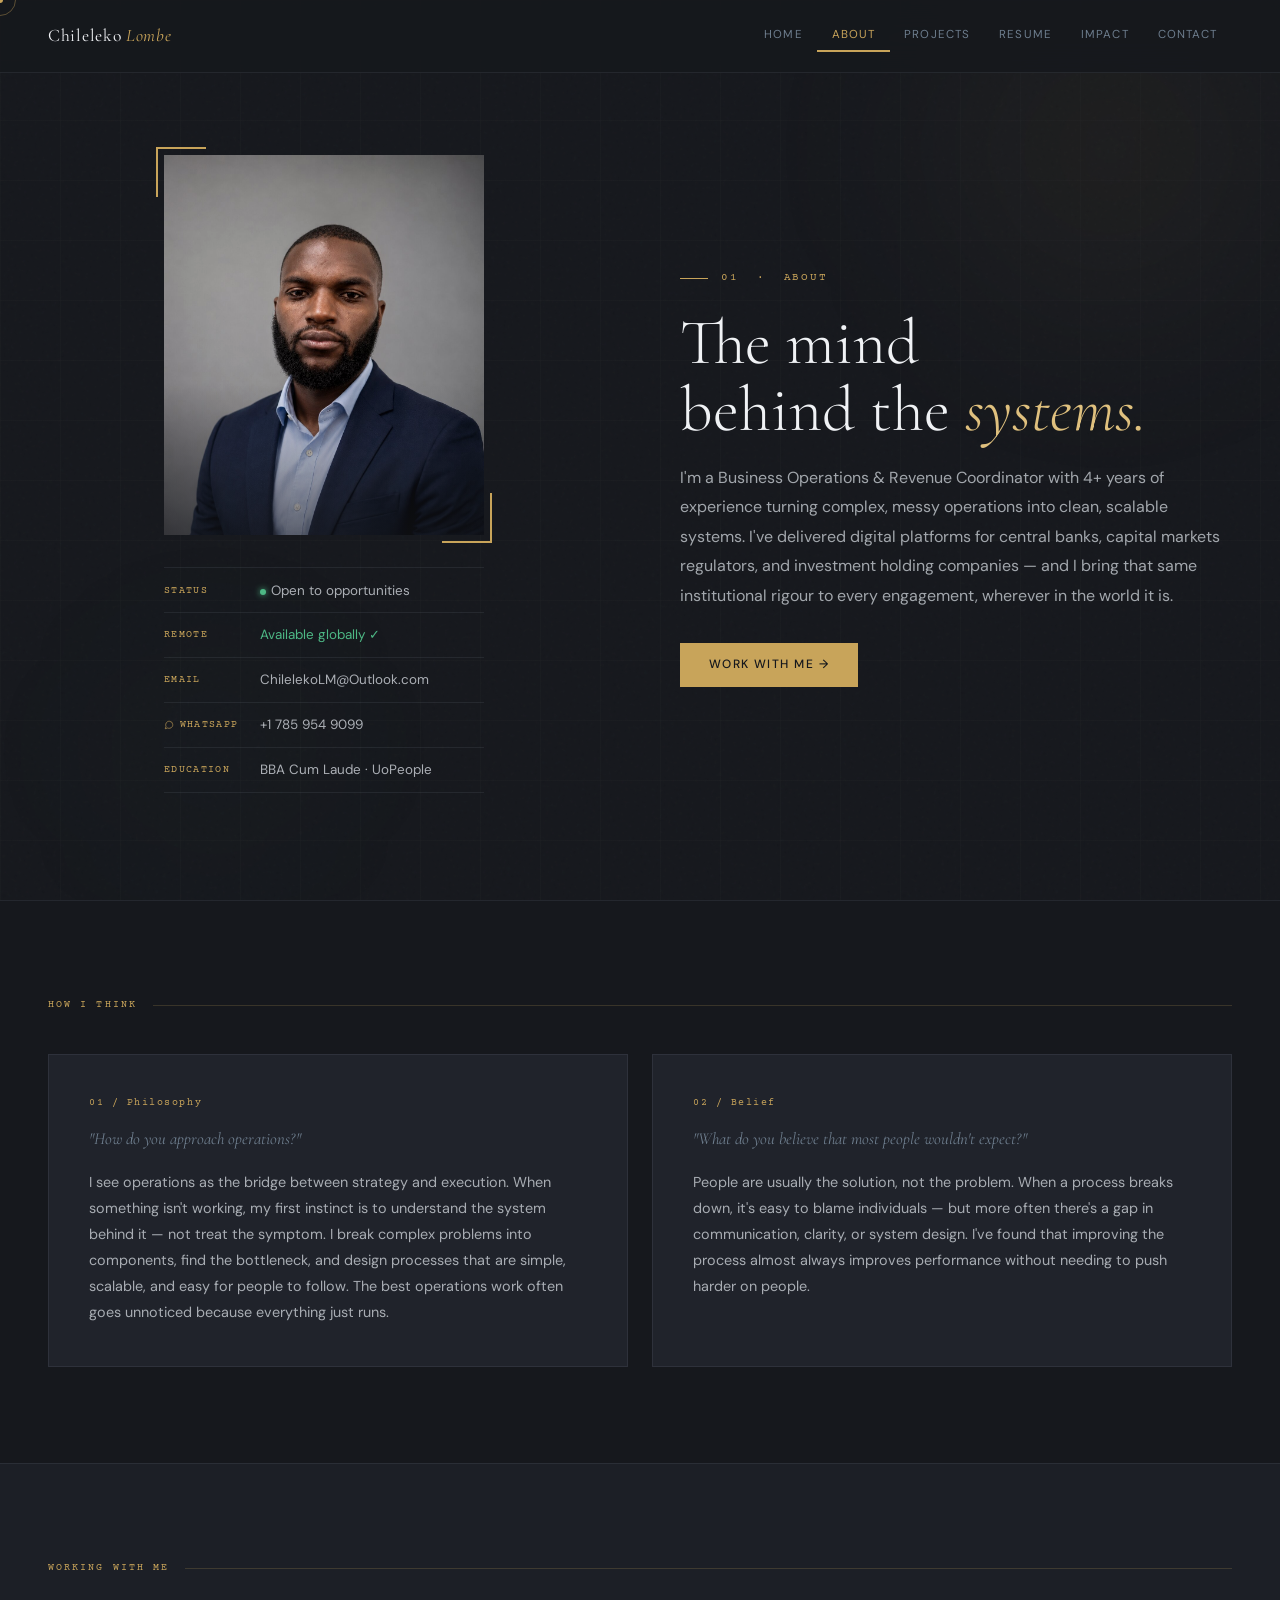
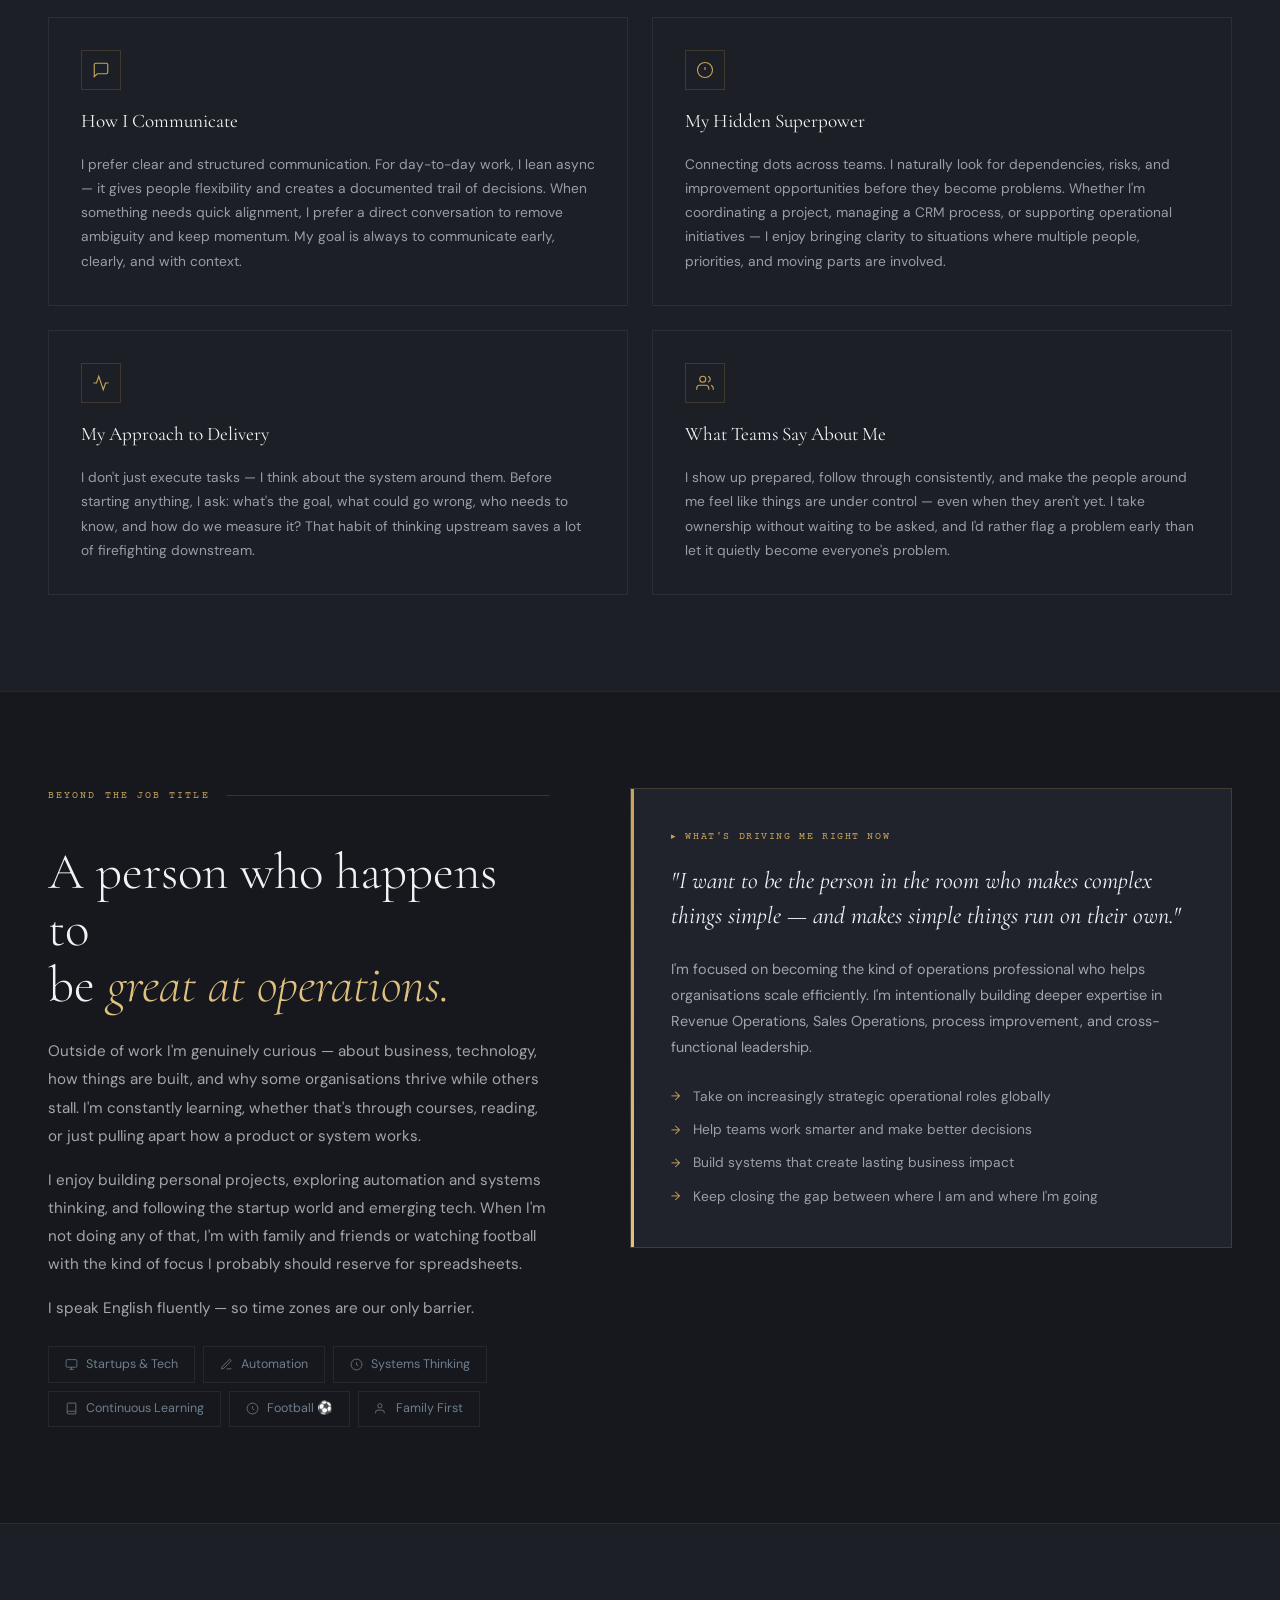
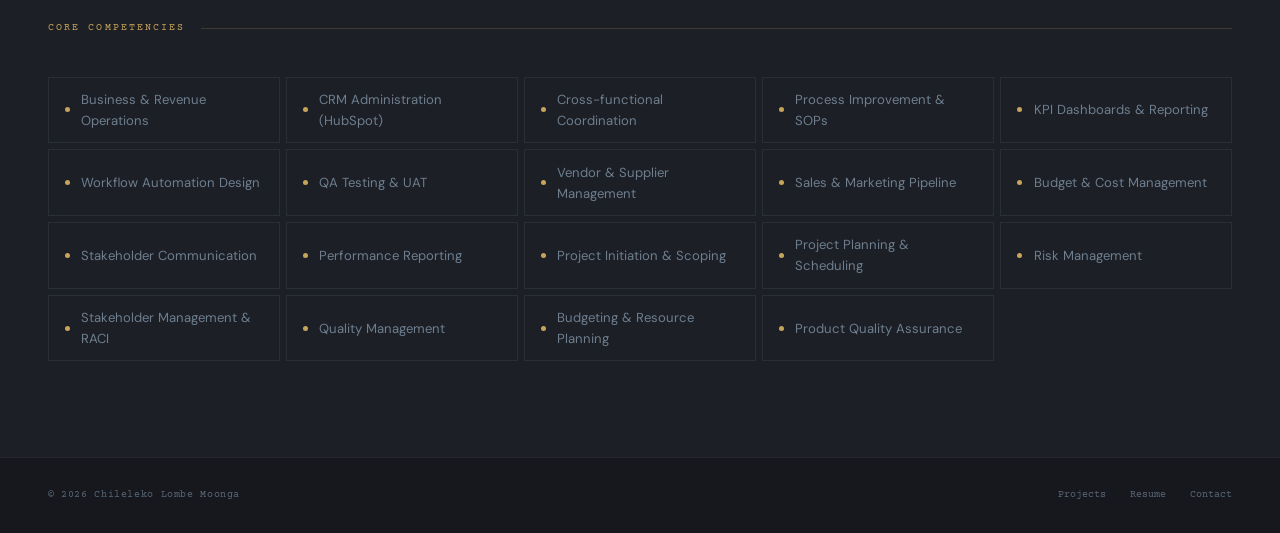
==== commit c98f9bfc: "Update about.html" ====
--- a/about.html
+++ b/about.html
@@ -280,7 +280,7 @@
           <svg width="10" height="10" viewBox="0 0 24 24" fill="none" stroke="currentColor" stroke-width="1.5"><path d="M21 11.5a8.38 8.38 0 0 1-.9 3.8 8.5 8.5 0 0 1-7.6 4.7 8.38 8.38 0 0 1-3.8-.9L3 21l1.9-5.7a8.38 8.38 0 0 1-.9-3.8 8.5 8.5 0 0 1 4.7-7.6 8.38 8.38 0 0 1 3.8-.9h.5a8.48 8.48 0 0 1 8 8v.5z"/></svg>
           WhatsApp
         </span>
-        <span class="qf-val"><a href="https://wa.me/18035409160" target="_blank" rel="noopener noreferrer">+1 803 540 9160</a></span>
+        <span class="qf-val"><a href="https://wa.me/17859549099" target="_blank" rel="noopener noreferrer">+1 785 954 9099</a></span>
       </div>
       <div class="qf-row">
         <span class="qf-key">Education</span>
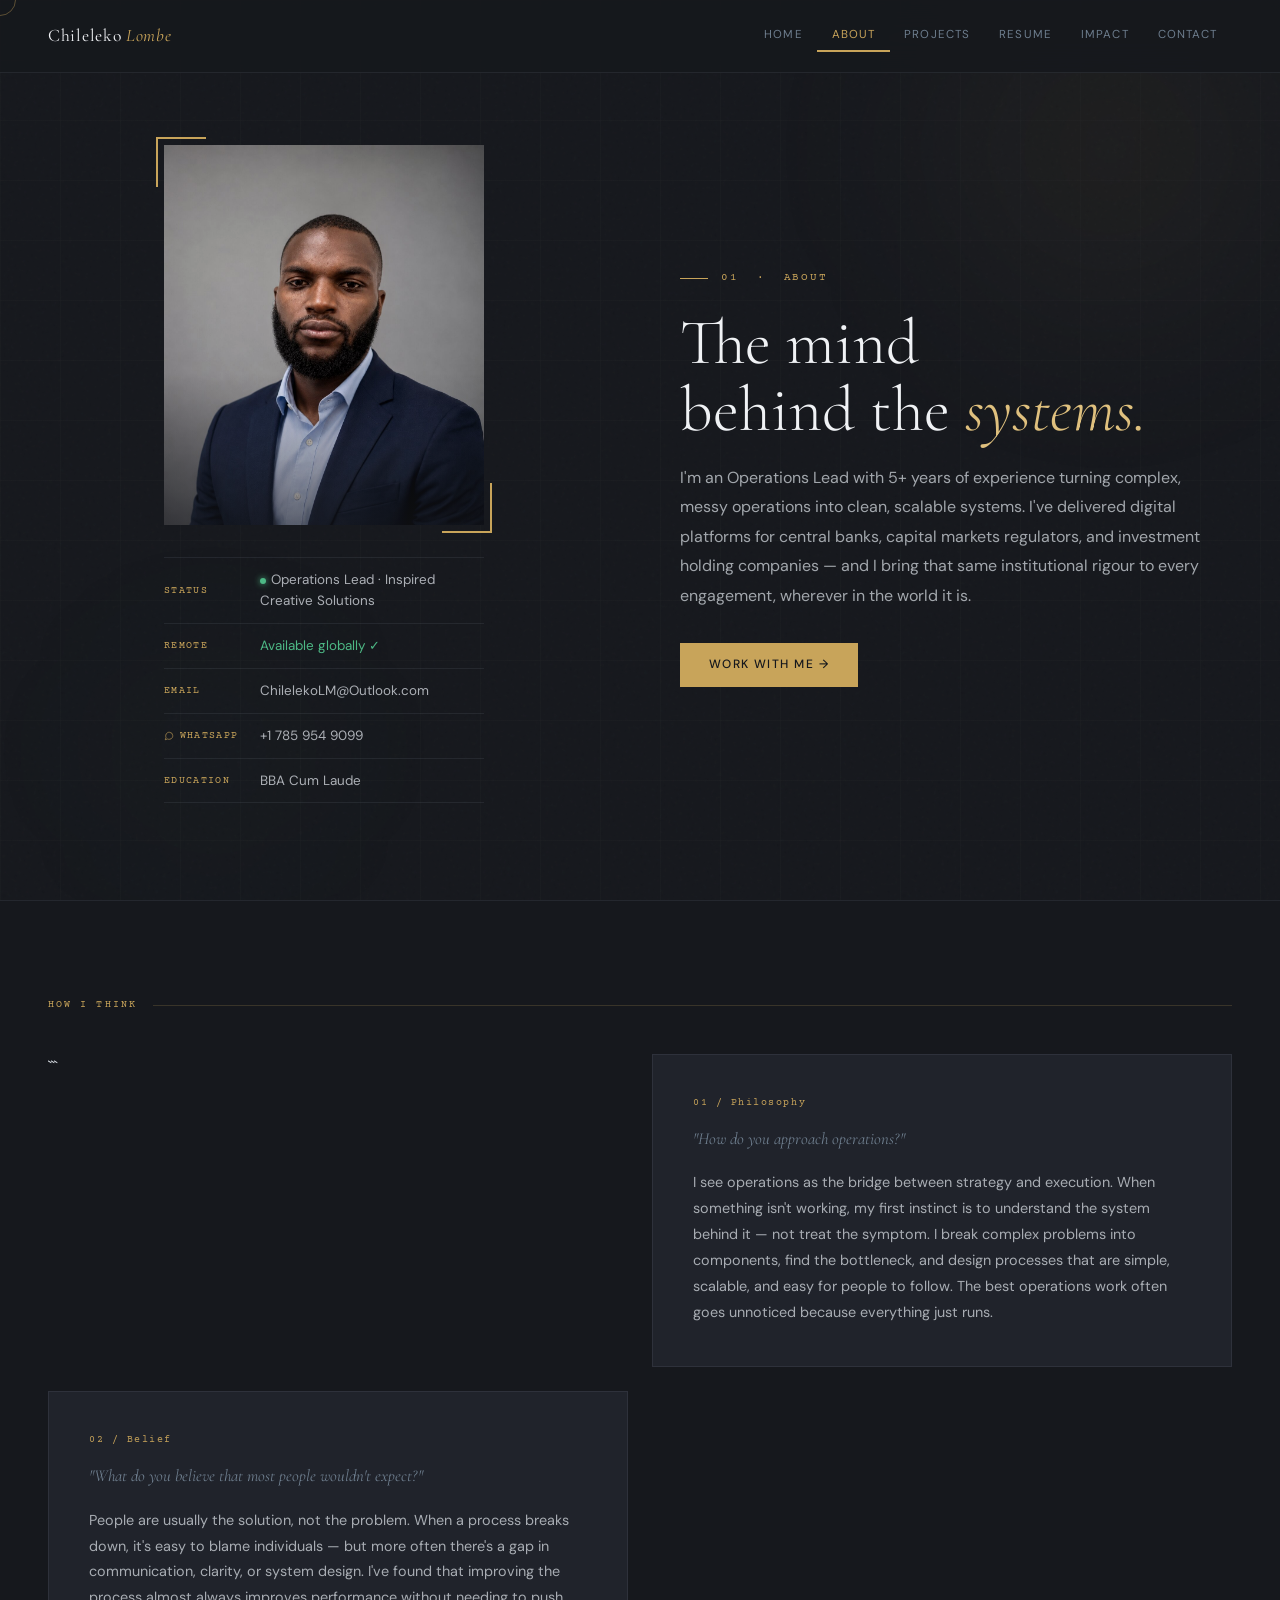
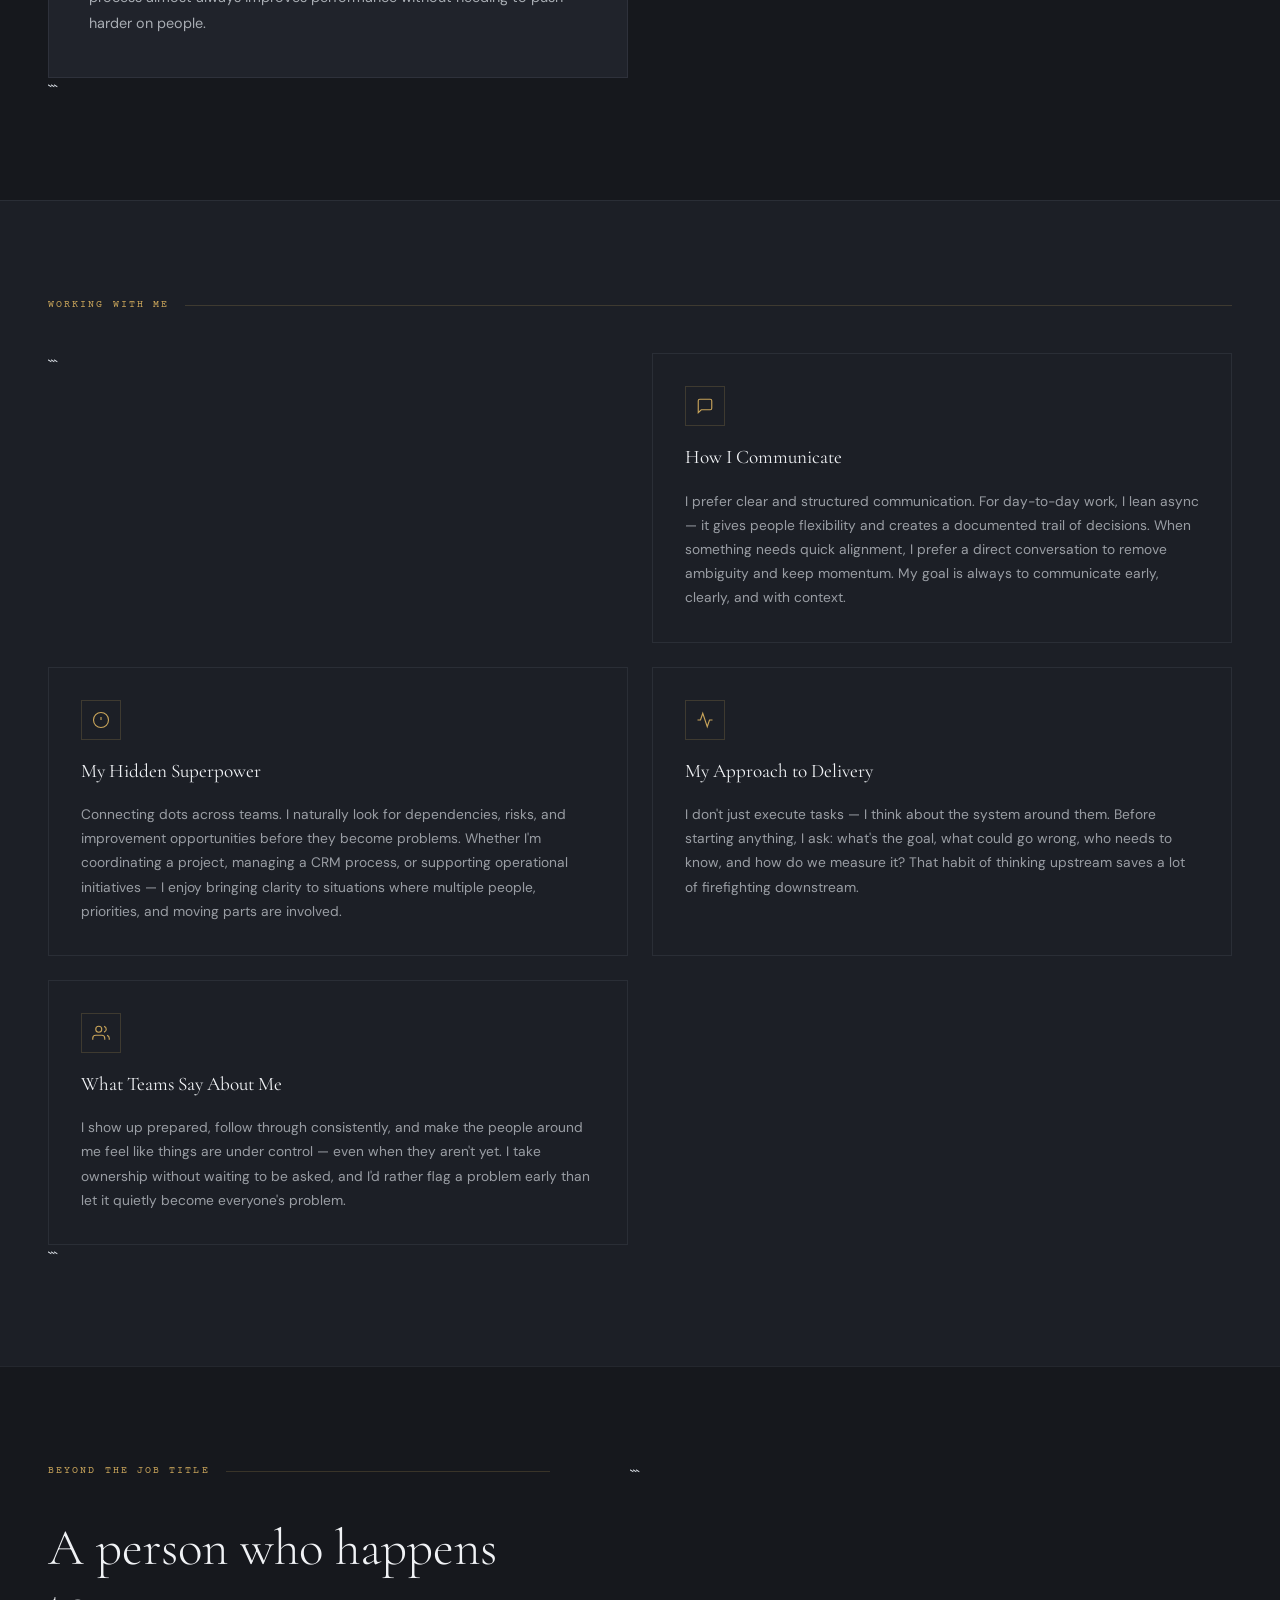
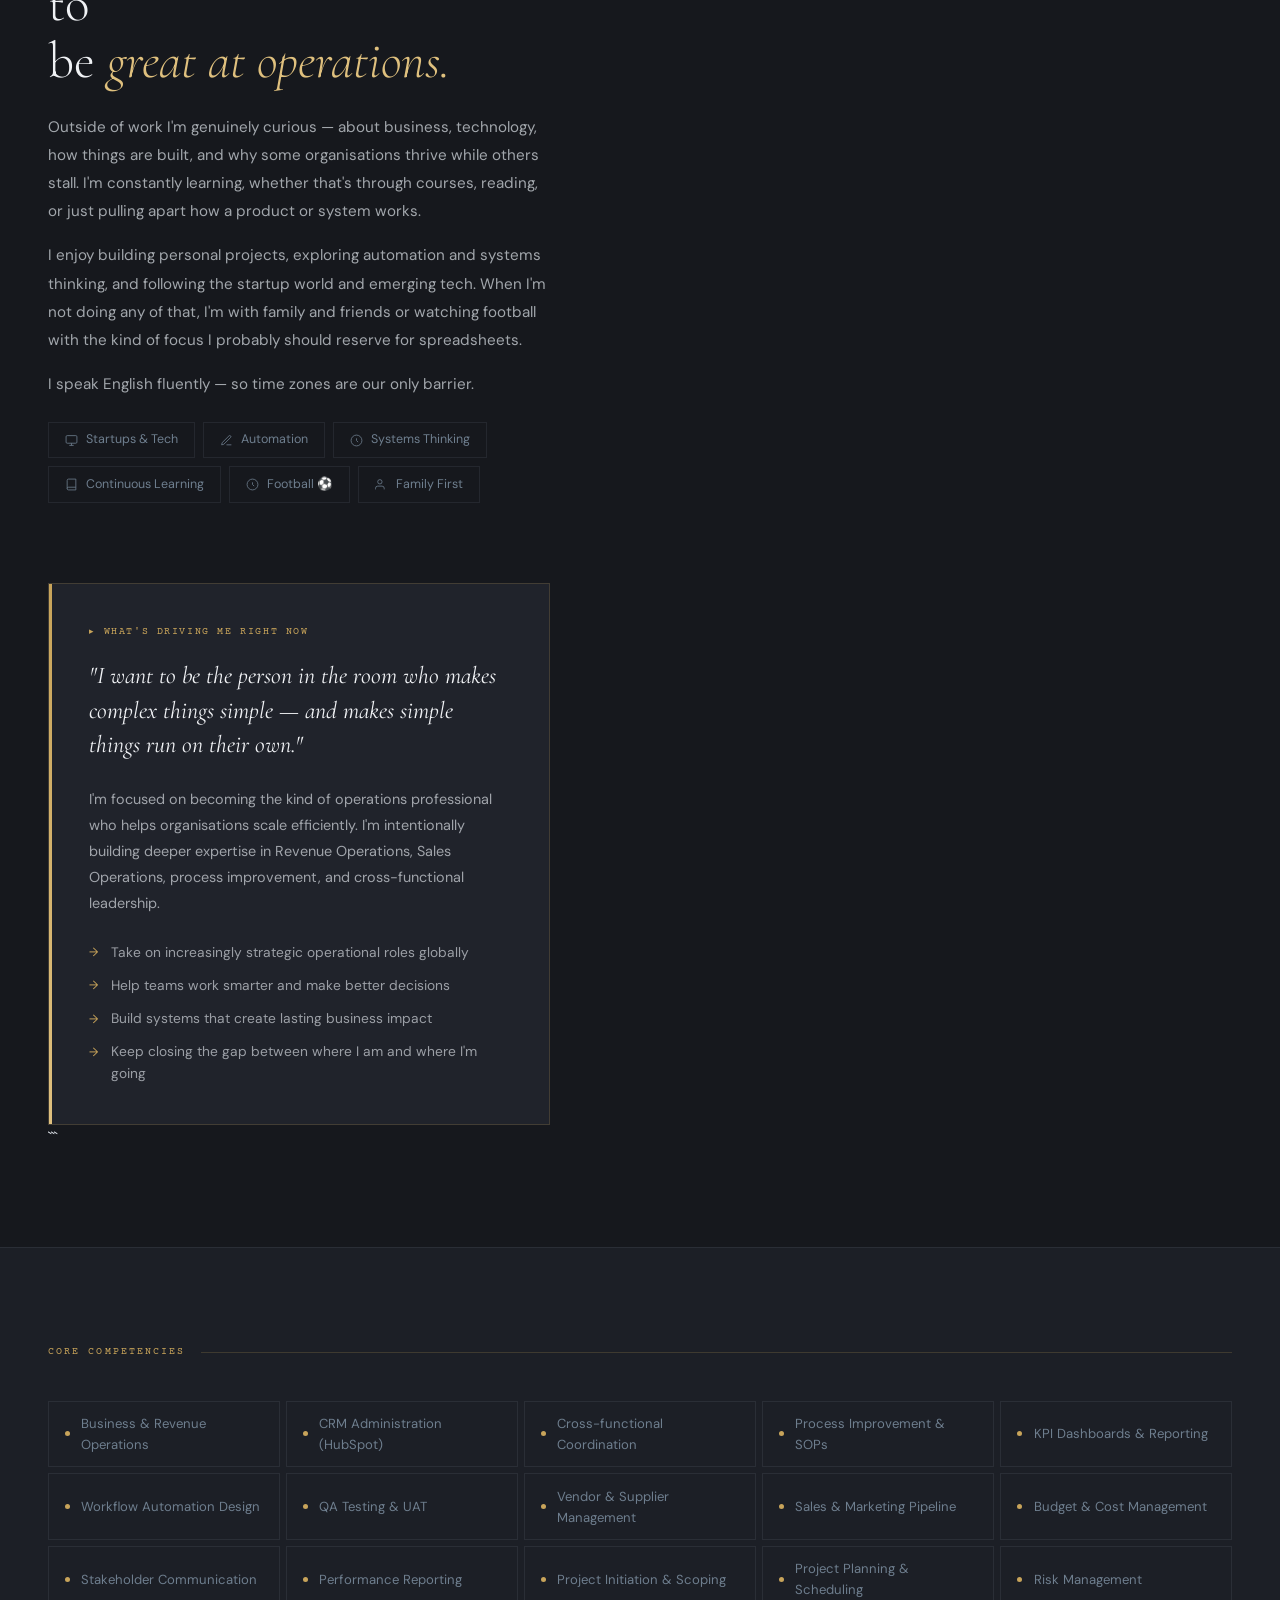
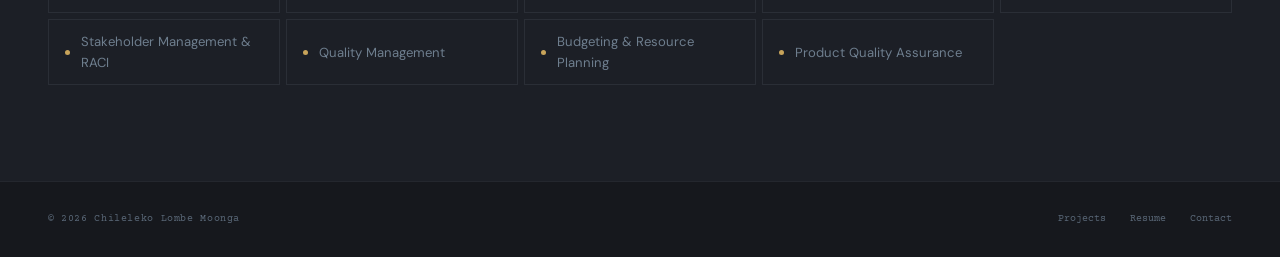
==== commit f2e82c07: "Update about.html" ====
--- a/about.html
+++ b/about.html
@@ -1,4 +1,5 @@
 <!DOCTYPE html>
+
 <html lang="en">
 <head>
   <meta charset="UTF-8"/>
@@ -21,218 +22,221 @@
     body{font-family:'DM Sans',sans-serif;background:#16181d!important;color:#dde2e8!important;line-height:1.6;overflow-x:hidden;min-height:100vh;cursor:none}
     body::after{content:'';position:fixed;inset:0;background-image:url("data:image/svg+xml,%3Csvg viewBox='0 0 256 256' xmlns='http://www.w3.org/2000/svg'%3E%3Cfilter id='n'%3E%3CfeTurbulence type='fractalNoise' baseFrequency='0.9' numOctaves='4' stitchTiles='stitch'/%3E%3C/filter%3E%3Crect width='100%25' height='100%25' filter='url(%23n)' opacity='0.04'/%3E%3C/svg%3E");pointer-events:none;z-index:0;opacity:0.5}
 
-    .cursor-dot{width:6px;height:6px;background:var(--gold);border-radius:50%;position:fixed;pointer-events:none;z-index:9999;transform:translate(-50%,-50%)}
-    .cursor-ring{width:32px;height:32px;border:1px solid rgba(200,164,90,0.4);border-radius:50%;position:fixed;pointer-events:none;z-index:9998;transform:translate(-50%,-50%);transition:all 0.15s ease}
-    .cursor-ring.hover{width:48px;height:48px;border-color:var(--gold);background:rgba(200,164,90,0.06)}
-
-    nav{position:fixed;top:0;left:0;right:0;z-index:100;display:flex;justify-content:space-between;align-items:center;padding:1.2rem 3rem;background:rgba(22,24,29,0.88);backdrop-filter:blur(16px);border-bottom:1px solid var(--border)}
-    .nav-logo{font-family:'Cormorant Garamond',serif;font-size:1.1rem;font-weight:400;letter-spacing:0.04em;color:var(--white);text-decoration:none}
-    .nav-logo em{font-style:italic;color:var(--gold)}
-    .nav-links{display:flex;gap:0;list-style:none}
-    .nav-links a{display:block;padding:0.4rem 0.9rem;font-size:0.72rem;letter-spacing:0.1em;text-transform:uppercase;color:var(--silver-dim);text-decoration:none;border-bottom:2px solid transparent;transition:color 0.2s,border-color 0.2s}
-    .nav-links a:hover,.nav-links a.active{color:var(--gold);border-color:var(--gold)}
-
-    /* ── HERO ── */
-    .page-hero{
-      min-height:100vh;
-      display:grid;grid-template-columns:1fr 1fr;
-      align-items:center;
-      padding:8rem 3rem 5rem;
-      position:relative;overflow:hidden;gap:5rem;
-    }
-
-    .hero-grid{position:absolute;inset:0;background-image:linear-gradient(rgba(168,180,192,0.02) 1px,transparent 1px),linear-gradient(90deg,rgba(168,180,192,0.02) 1px,transparent 1px);background-size:60px 60px;pointer-events:none}
-    .hero-orb{position:absolute;border-radius:50%;filter:blur(90px);pointer-events:none}
-    .orb-a{width:500px;height:500px;background:radial-gradient(circle,rgba(200,164,90,0.07) 0%,transparent 70%);top:-100px;right:-80px;animation:orbF1 16s ease-in-out infinite}
-    .orb-b{width:300px;height:300px;background:radial-gradient(circle,rgba(77,184,133,0.04) 0%,transparent 70%);bottom:0;left:5%;animation:orbF2 20s ease-in-out infinite}
-    @keyframes orbF1{0%,100%{transform:translate(0,0)}50%{transform:translate(-30px,20px)}}
-    @keyframes orbF2{0%,100%{transform:translate(0,0)}50%{transform:translate(20px,-30px)}}
-
-    /* Photo side */
-    .hero-photo-col{position:relative;z-index:1;display:flex;flex-direction:column;align-items:center;gap:2rem;opacity:0;animation:fadeUp 0.8s ease forwards 0.2s}
-
-    .photo-frame{
-      position:relative;
-      width:320px;height:380px;
-    }
-
-    .photo-frame img{
-      width:100%;height:100%;object-fit:cover;object-position:center top;
-      display:block;filter:grayscale(10%) contrast(1.03);
-      transition:filter 0.4s ease;
-    }
-
-    .photo-frame:hover img{filter:grayscale(0%)}
-
-    .photo-frame::before{
-      content:'';position:absolute;top:-8px;left:-8px;
-      width:50px;height:50px;
-      border-top:2px solid var(--gold);border-left:2px solid var(--gold);
-      z-index:2;
-    }
-    .photo-frame::after{
-      content:'';position:absolute;bottom:-8px;right:-8px;
-      width:50px;height:50px;
-      border-bottom:2px solid var(--gold);border-right:2px solid var(--gold);
-      z-index:2;
-    }
-
-    .photo-gradient{
-      position:absolute;inset:0;
-      background:linear-gradient(to bottom,transparent 60%,rgba(22,24,29,0.6) 100%);
-      z-index:1;
-    }
-
-    /* Quick facts strip */
-    .quick-facts{display:flex;flex-direction:column;gap:0;width:320px}
-    .qf-row{display:flex;align-items:center;gap:1rem;padding:0.7rem 0;border-bottom:1px solid var(--border)}
-    .qf-row:first-child{border-top:1px solid var(--border)}
-    .qf-key{font-family:'Courier Prime',monospace;font-size:0.6rem;letter-spacing:0.14em;text-transform:uppercase;color:var(--gold);min-width:80px}
-    .qf-val{font-size:0.84rem;color:rgba(221,226,232,0.75)}
-    .qf-val a{color:inherit;text-decoration:none;border-bottom:1px solid transparent;transition:border-color 0.2s,color 0.2s}
-    .qf-val a:hover{color:var(--gold-light);border-color:var(--gold-light)}
-    .status-dot{width:6px;height:6px;border-radius:50%;background:var(--green);box-shadow:0 0 6px var(--green);display:inline-block;margin-right:5px;animation:pulse 2s ease-in-out infinite}
-    @keyframes pulse{0%,100%{opacity:1}50%{opacity:0.35}}
-
-    /* Hero text side */
-    .hero-text-col{position:relative;z-index:1;opacity:0;animation:fadeUp 0.8s ease forwards 0.35s}
-
-    .page-eyebrow{display:inline-flex;align-items:center;gap:0.8rem;font-family:'Courier Prime',monospace;font-size:0.68rem;letter-spacing:0.18em;text-transform:uppercase;color:var(--gold);margin-bottom:1.4rem}
-    .page-eyebrow::before{content:'';display:block;width:28px;height:1px;background:var(--gold)}
-
-    .page-title{font-family:'Cormorant Garamond',serif;font-size:clamp(2.8rem,5vw,4.8rem);font-weight:300;line-height:1.05;color:var(--white);margin-bottom:1.2rem}
-    .page-title em{font-style:italic;color:var(--gold-light)}
-
-    .hero-intro{font-size:1rem;color:rgba(221,226,232,0.7);line-height:1.85;margin-bottom:2rem}
-
-    .hero-cta{display:inline-flex;align-items:center;gap:0.6rem;padding:0.8rem 1.8rem;background:var(--gold);color:var(--bg);font-size:0.75rem;font-weight:500;letter-spacing:0.12em;text-transform:uppercase;text-decoration:none;transition:background 0.2s,transform 0.2s}
-    .hero-cta:hover{background:var(--gold-light);transform:translateY(-1px)}
-
-    /* ── BODY SECTIONS ── */
-    .page-body{position:relative;z-index:1}
-
-    .section-label{display:flex;align-items:center;gap:1rem;font-family:'Courier Prime',monospace;font-size:0.65rem;letter-spacing:0.2em;text-transform:uppercase;color:var(--gold);margin-bottom:2.5rem}
-    .section-label::after{content:'';flex:1;height:1px;background:var(--border-gold)}
-
-    /* ── PHILOSOPHY SECTION ── */
-    .philosophy{padding:6rem 3rem;border-top:1px solid var(--border)}
-
-    .philosophy-grid{display:grid;grid-template-columns:1fr 1fr;gap:1.5rem}
-
-    .phil-card{
-      padding:2.5rem;border:1px solid var(--border);background:var(--bg-card);
-      position:relative;overflow:hidden;
-      transition:border-color 0.25s,transform 0.25s;
-    }
-    .phil-card::before{content:'';position:absolute;top:0;left:0;right:0;height:2px;background:linear-gradient(to right,var(--gold),transparent);opacity:0;transition:opacity 0.25s}
-    .phil-card:hover{border-color:var(--border-gold);transform:translateY(-4px)}
-    .phil-card:hover::before{opacity:1}
-
-    .phil-num{font-family:'Courier Prime',monospace;font-size:0.6rem;letter-spacing:0.16em;color:var(--gold);margin-bottom:1rem}
-    .phil-q{font-family:'Cormorant Garamond',serif;font-size:1.05rem;font-style:italic;color:var(--silver-dim);margin-bottom:1.2rem;line-height:1.5}
-    .phil-a{font-size:0.9rem;color:rgba(221,226,232,0.72);line-height:1.8}
-
-    /* ── WORKING WITH ME ── */
-    .working{padding:6rem 3rem;border-top:1px solid var(--border);background:var(--bg-mid)}
-
-    .working-grid{display:grid;grid-template-columns:1fr 1fr;gap:1.5rem}
-
-    .work-card{
-      padding:2rem;border:1px solid var(--border);
-      display:flex;flex-direction:column;gap:1rem;
-      transition:border-color 0.25s,background 0.25s;
-      position:relative;overflow:hidden;
-    }
-    .work-card::after{content:'';position:absolute;bottom:0;left:0;right:0;height:2px;background:linear-gradient(to right,var(--gold),var(--gold-light));transform:scaleX(0);transform-origin:left;transition:transform 0.35s ease}
-    .work-card:hover{border-color:var(--border-gold);background:var(--bg-hover)}
-    .work-card:hover::after{transform:scaleX(1)}
-
-    .work-icon{width:40px;height:40px;border:1px solid var(--border-gold);display:flex;align-items:center;justify-content:center;flex-shrink:0}
-    .work-icon svg{width:18px;height:18px;stroke:var(--gold);fill:none;stroke-width:1.5}
-    .work-title{font-family:'Cormorant Garamond',serif;font-size:1.2rem;color:var(--white)}
-    .work-text{font-size:0.86rem;color:rgba(221,226,232,0.65);line-height:1.75}
-
-    /* ── HUMAN SIDE ── */
-    .human{padding:6rem 3rem;border-top:1px solid var(--border)}
-
-    .human-layout{display:grid;grid-template-columns:1fr 1.2fr;gap:5rem;align-items:start}
-
-    .human-left{}
-    .human-heading{font-family:'Cormorant Garamond',serif;font-size:clamp(2rem,4vw,3.2rem);font-weight:300;color:var(--white);line-height:1.1;margin-bottom:1.5rem}
-    .human-heading em{font-style:italic;color:var(--gold-light)}
-    .human-text{font-size:0.95rem;color:rgba(221,226,232,0.7);line-height:1.85;margin-bottom:1rem}
-
-    /* Interest tags */
-    .interest-tags{display:flex;flex-wrap:wrap;gap:0.5rem;margin-top:1.5rem}
-    .interest-tag{
-      display:flex;align-items:center;gap:0.5rem;
-      padding:0.45rem 1rem;
-      border:1px solid var(--border);
-      font-size:0.78rem;color:var(--silver-dim);
-      transition:border-color 0.2s,color 0.2s,background 0.2s;
-      cursor:default;
-    }
-    .interest-tag:hover{border-color:var(--border-gold);color:var(--gold);background:rgba(200,164,90,0.05)}
-    .interest-tag svg{width:13px;height:13px;stroke:currentColor;fill:none;stroke-width:1.5;flex-shrink:0}
-
-    /* Driving section */
-    .human-right{}
-
-    .driving-card{
-      padding:2.5rem;border:1px solid var(--border-gold);background:var(--bg-card);
-      position:relative;overflow:hidden;
-    }
-    .driving-card::before{content:'';position:absolute;top:0;left:0;bottom:0;width:3px;background:linear-gradient(to bottom,var(--gold),var(--gold-light))}
-
-    .driving-label{font-family:'Courier Prime',monospace;font-size:0.62rem;letter-spacing:0.16em;text-transform:uppercase;color:var(--gold);margin-bottom:1.2rem;display:flex;align-items:center;gap:0.5rem}
-    .driving-label::before{content:'▸';font-size:0.55rem}
-
-    .driving-quote{font-family:'Cormorant Garamond',serif;font-size:1.5rem;font-style:italic;color:var(--white);line-height:1.45;margin-bottom:1.5rem}
-
-    .driving-text{font-size:0.9rem;color:rgba(221,226,232,0.68);line-height:1.8}
-
-    /* Goal list */
-    .goal-list{list-style:none;display:flex;flex-direction:column;gap:0.7rem;margin-top:1.5rem}
-    .goal-list li{display:flex;align-items:flex-start;gap:0.8rem;font-size:0.86rem;color:rgba(221,226,232,0.65);line-height:1.6}
-    .goal-list li::before{content:'→';color:var(--gold);font-size:0.75rem;margin-top:0.15rem;flex-shrink:0}
-
-    /* ── COMPETENCIES ── */
-    .competencies{padding:6rem 3rem;border-top:1px solid var(--border);background:var(--bg-mid)}
-    .skills-grid{display:grid;grid-template-columns:repeat(auto-fill,minmax(220px,1fr));gap:0.4rem}
-    .skill-item{display:flex;align-items:center;gap:0.7rem;padding:0.7rem 1rem;border:1px solid var(--border);font-size:0.82rem;color:var(--silver-dim);transition:border-color 0.25s,color 0.25s,background 0.25s,transform 0.2s;cursor:default}
-    .skill-item:hover{border-color:var(--border-gold);color:var(--cream);background:var(--bg-card);transform:translateX(4px)}
-    .skill-item::before{content:'';display:block;width:5px;height:5px;border-radius:50%;background:var(--gold);flex-shrink:0;transition:box-shadow 0.2s}
-    .skill-item:hover::before{box-shadow:0 0 8px var(--gold)}
-
-    footer{position:relative;z-index:1;padding:1.8rem 3rem;border-top:1px solid var(--border);display:flex;justify-content:space-between;align-items:center}
-    .footer-copy{font-family:'Courier Prime',monospace;font-size:0.65rem;color:var(--muted);letter-spacing:0.06em}
-    .footer-links{display:flex;gap:1.5rem}
-    .footer-links a{font-family:'Courier Prime',monospace;font-size:0.65rem;color:var(--muted);text-decoration:none;transition:color 0.2s}
-    .footer-links a:hover{color:var(--gold)}
-
-    @keyframes fadeUp{from{opacity:0;transform:translateY(24px)}to{opacity:1;transform:translateY(0)}}
-    .reveal{opacity:0;transform:translateY(28px);transition:opacity 0.7s ease,transform 0.7s ease}
-    .reveal.visible{opacity:1;transform:translateY(0)}
-
-    @media(max-width:960px){
-      .page-hero{grid-template-columns:1fr;gap:3rem;min-height:auto;padding:8rem 1.4rem 4rem}
-      .hero-photo-col{flex-direction:row;align-items:flex-start;gap:2rem}
-      .photo-frame{width:140px;height:175px;flex-shrink:0}
-      .quick-facts{width:100%}
-      .philosophy-grid,.working-grid{grid-template-columns:1fr}
-      .human-layout{grid-template-columns:1fr;gap:3rem}
-      .philosophy,.working,.human,.competencies{padding:4rem 1.4rem}
-      nav{padding:1rem 1.4rem}
-      .nav-links a{padding:0.4rem 0.55rem;font-size:0.65rem}
-      footer{padding:1.5rem 1.4rem;flex-direction:column;gap:0.8rem;text-align:center}
-    }
-    @media(max-width:520px){
-      .nav-links{display:none}
-      .cursor-dot,.cursor-ring{display:none}
-      body{cursor:auto}
-      .hero-photo-col{flex-direction:column;align-items:center}
-      .photo-frame{width:200px;height:250px}
-    }
+```
+.cursor-dot{width:6px;height:6px;background:var(--gold);border-radius:50%;position:fixed;pointer-events:none;z-index:9999;transform:translate(-50%,-50%)}
+.cursor-ring{width:32px;height:32px;border:1px solid rgba(200,164,90,0.4);border-radius:50%;position:fixed;pointer-events:none;z-index:9998;transform:translate(-50%,-50%);transition:all 0.15s ease}
+.cursor-ring.hover{width:48px;height:48px;border-color:var(--gold);background:rgba(200,164,90,0.06)}
+
+nav{position:fixed;top:0;left:0;right:0;z-index:100;display:flex;justify-content:space-between;align-items:center;padding:1.2rem 3rem;background:rgba(22,24,29,0.88);backdrop-filter:blur(16px);border-bottom:1px solid var(--border)}
+.nav-logo{font-family:'Cormorant Garamond',serif;font-size:1.1rem;font-weight:400;letter-spacing:0.04em;color:var(--white);text-decoration:none}
+.nav-logo em{font-style:italic;color:var(--gold)}
+.nav-links{display:flex;gap:0;list-style:none}
+.nav-links a{display:block;padding:0.4rem 0.9rem;font-size:0.72rem;letter-spacing:0.1em;text-transform:uppercase;color:var(--silver-dim);text-decoration:none;border-bottom:2px solid transparent;transition:color 0.2s,border-color 0.2s}
+.nav-links a:hover,.nav-links a.active{color:var(--gold);border-color:var(--gold)}
+
+/* ── HERO ── */
+.page-hero{
+  min-height:100vh;
+  display:grid;grid-template-columns:1fr 1fr;
+  align-items:center;
+  padding:8rem 3rem 5rem;
+  position:relative;overflow:hidden;gap:5rem;
+}
+
+.hero-grid{position:absolute;inset:0;background-image:linear-gradient(rgba(168,180,192,0.02) 1px,transparent 1px),linear-gradient(90deg,rgba(168,180,192,0.02) 1px,transparent 1px);background-size:60px 60px;pointer-events:none}
+.hero-orb{position:absolute;border-radius:50%;filter:blur(90px);pointer-events:none}
+.orb-a{width:500px;height:500px;background:radial-gradient(circle,rgba(200,164,90,0.07) 0%,transparent 70%);top:-100px;right:-80px;animation:orbF1 16s ease-in-out infinite}
+.orb-b{width:300px;height:300px;background:radial-gradient(circle,rgba(77,184,133,0.04) 0%,transparent 70%);bottom:0;left:5%;animation:orbF2 20s ease-in-out infinite}
+@keyframes orbF1{0%,100%{transform:translate(0,0)}50%{transform:translate(-30px,20px)}}
+@keyframes orbF2{0%,100%{transform:translate(0,0)}50%{transform:translate(20px,-30px)}}
+
+/* Photo side */
+.hero-photo-col{position:relative;z-index:1;display:flex;flex-direction:column;align-items:center;gap:2rem;opacity:0;animation:fadeUp 0.8s ease forwards 0.2s}
+
+.photo-frame{
+  position:relative;
+  width:320px;height:380px;
+}
+
+.photo-frame img{
+  width:100%;height:100%;object-fit:cover;object-position:center top;
+  display:block;filter:grayscale(10%) contrast(1.03);
+  transition:filter 0.4s ease;
+}
+
+.photo-frame:hover img{filter:grayscale(0%)}
+
+.photo-frame::before{
+  content:'';position:absolute;top:-8px;left:-8px;
+  width:50px;height:50px;
+  border-top:2px solid var(--gold);border-left:2px solid var(--gold);
+  z-index:2;
+}
+.photo-frame::after{
+  content:'';position:absolute;bottom:-8px;right:-8px;
+  width:50px;height:50px;
+  border-bottom:2px solid var(--gold);border-right:2px solid var(--gold);
+  z-index:2;
+}
+
+.photo-gradient{
+  position:absolute;inset:0;
+  background:linear-gradient(to bottom,transparent 60%,rgba(22,24,29,0.6) 100%);
+  z-index:1;
+}
+
+/* Quick facts strip */
+.quick-facts{display:flex;flex-direction:column;gap:0;width:320px}
+.qf-row{display:flex;align-items:center;gap:1rem;padding:0.7rem 0;border-bottom:1px solid var(--border)}
+.qf-row:first-child{border-top:1px solid var(--border)}
+.qf-key{font-family:'Courier Prime',monospace;font-size:0.6rem;letter-spacing:0.14em;text-transform:uppercase;color:var(--gold);min-width:80px}
+.qf-val{font-size:0.84rem;color:rgba(221,226,232,0.75)}
+.qf-val a{color:inherit;text-decoration:none;border-bottom:1px solid transparent;transition:border-color 0.2s,color 0.2s}
+.qf-val a:hover{color:var(--gold-light);border-color:var(--gold-light)}
+.status-dot{width:6px;height:6px;border-radius:50%;background:var(--green);box-shadow:0 0 6px var(--green);display:inline-block;margin-right:5px;animation:pulse 2s ease-in-out infinite}
+@keyframes pulse{0%,100%{opacity:1}50%{opacity:0.35}}
+
+/* Hero text side */
+.hero-text-col{position:relative;z-index:1;opacity:0;animation:fadeUp 0.8s ease forwards 0.35s}
+
+.page-eyebrow{display:inline-flex;align-items:center;gap:0.8rem;font-family:'Courier Prime',monospace;font-size:0.68rem;letter-spacing:0.18em;text-transform:uppercase;color:var(--gold);margin-bottom:1.4rem}
+.page-eyebrow::before{content:'';display:block;width:28px;height:1px;background:var(--gold)}
+
+.page-title{font-family:'Cormorant Garamond',serif;font-size:clamp(2.8rem,5vw,4.8rem);font-weight:300;line-height:1.05;color:var(--white);margin-bottom:1.2rem}
+.page-title em{font-style:italic;color:var(--gold-light)}
+
+.hero-intro{font-size:1rem;color:rgba(221,226,232,0.7);line-height:1.85;margin-bottom:2rem}
+
+.hero-cta{display:inline-flex;align-items:center;gap:0.6rem;padding:0.8rem 1.8rem;background:var(--gold);color:var(--bg);font-size:0.75rem;font-weight:500;letter-spacing:0.12em;text-transform:uppercase;text-decoration:none;transition:background 0.2s,transform 0.2s}
+.hero-cta:hover{background:var(--gold-light);transform:translateY(-1px)}
+
+/* ── BODY SECTIONS ── */
+.page-body{position:relative;z-index:1}
+
+.section-label{display:flex;align-items:center;gap:1rem;font-family:'Courier Prime',monospace;font-size:0.65rem;letter-spacing:0.2em;text-transform:uppercase;color:var(--gold);margin-bottom:2.5rem}
+.section-label::after{content:'';flex:1;height:1px;background:var(--border-gold)}
+
+/* ── PHILOSOPHY SECTION ── */
+.philosophy{padding:6rem 3rem;border-top:1px solid var(--border)}
+
+.philosophy-grid{display:grid;grid-template-columns:1fr 1fr;gap:1.5rem}
+
+.phil-card{
+  padding:2.5rem;border:1px solid var(--border);background:var(--bg-card);
+  position:relative;overflow:hidden;
+  transition:border-color 0.25s,transform 0.25s;
+}
+.phil-card::before{content:'';position:absolute;top:0;left:0;right:0;height:2px;background:linear-gradient(to right,var(--gold),transparent);opacity:0;transition:opacity 0.25s}
+.phil-card:hover{border-color:var(--border-gold);transform:translateY(-4px)}
+.phil-card:hover::before{opacity:1}
+
+.phil-num{font-family:'Courier Prime',monospace;font-size:0.6rem;letter-spacing:0.16em;color:var(--gold);margin-bottom:1rem}
+.phil-q{font-family:'Cormorant Garamond',serif;font-size:1.05rem;font-style:italic;color:var(--silver-dim);margin-bottom:1.2rem;line-height:1.5}
+.phil-a{font-size:0.9rem;color:rgba(221,226,232,0.72);line-height:1.8}
+
+/* ── WORKING WITH ME ── */
+.working{padding:6rem 3rem;border-top:1px solid var(--border);background:var(--bg-mid)}
+
+.working-grid{display:grid;grid-template-columns:1fr 1fr;gap:1.5rem}
+
+.work-card{
+  padding:2rem;border:1px solid var(--border);
+  display:flex;flex-direction:column;gap:1rem;
+  transition:border-color 0.25s,background 0.25s;
+  position:relative;overflow:hidden;
+}
+.work-card::after{content:'';position:absolute;bottom:0;left:0;right:0;height:2px;background:linear-gradient(to right,var(--gold),var(--gold-light));transform:scaleX(0);transform-origin:left;transition:transform 0.35s ease}
+.work-card:hover{border-color:var(--border-gold);background:var(--bg-hover)}
+.work-card:hover::after{transform:scaleX(1)}
+
+.work-icon{width:40px;height:40px;border:1px solid var(--border-gold);display:flex;align-items:center;justify-content:center;flex-shrink:0}
+.work-icon svg{width:18px;height:18px;stroke:var(--gold);fill:none;stroke-width:1.5}
+.work-title{font-family:'Cormorant Garamond',serif;font-size:1.2rem;color:var(--white)}
+.work-text{font-size:0.86rem;color:rgba(221,226,232,0.65);line-height:1.75}
+
+/* ── HUMAN SIDE ── */
+.human{padding:6rem 3rem;border-top:1px solid var(--border)}
+
+.human-layout{display:grid;grid-template-columns:1fr 1.2fr;gap:5rem;align-items:start}
+
+.human-left{}
+.human-heading{font-family:'Cormorant Garamond',serif;font-size:clamp(2rem,4vw,3.2rem);font-weight:300;color:var(--white);line-height:1.1;margin-bottom:1.5rem}
+.human-heading em{font-style:italic;color:var(--gold-light)}
+.human-text{font-size:0.95rem;color:rgba(221,226,232,0.7);line-height:1.85;margin-bottom:1rem}
+
+/* Interest tags */
+.interest-tags{display:flex;flex-wrap:wrap;gap:0.5rem;margin-top:1.5rem}
+.interest-tag{
+  display:flex;align-items:center;gap:0.5rem;
+  padding:0.45rem 1rem;
+  border:1px solid var(--border);
+  font-size:0.78rem;color:var(--silver-dim);
+  transition:border-color 0.2s,color 0.2s,background 0.2s;
+  cursor:default;
+}
+.interest-tag:hover{border-color:var(--border-gold);color:var(--gold);background:rgba(200,164,90,0.05)}
+.interest-tag svg{width:13px;height:13px;stroke:currentColor;fill:none;stroke-width:1.5;flex-shrink:0}
+
+/* Driving section */
+.human-right{}
+
+.driving-card{
+  padding:2.5rem;border:1px solid var(--border-gold);background:var(--bg-card);
+  position:relative;overflow:hidden;
+}
+.driving-card::before{content:'';position:absolute;top:0;left:0;bottom:0;width:3px;background:linear-gradient(to bottom,var(--gold),var(--gold-light))}
+
+.driving-label{font-family:'Courier Prime',monospace;font-size:0.62rem;letter-spacing:0.16em;text-transform:uppercase;color:var(--gold);margin-bottom:1.2rem;display:flex;align-items:center;gap:0.5rem}
+.driving-label::before{content:'▸';font-size:0.55rem}
+
+.driving-quote{font-family:'Cormorant Garamond',serif;font-size:1.5rem;font-style:italic;color:var(--white);line-height:1.45;margin-bottom:1.5rem}
+
+.driving-text{font-size:0.9rem;color:rgba(221,226,232,0.68);line-height:1.8}
+
+/* Goal list */
+.goal-list{list-style:none;display:flex;flex-direction:column;gap:0.7rem;margin-top:1.5rem}
+.goal-list li{display:flex;align-items:flex-start;gap:0.8rem;font-size:0.86rem;color:rgba(221,226,232,0.65);line-height:1.6}
+.goal-list li::before{content:'→';color:var(--gold);font-size:0.75rem;margin-top:0.15rem;flex-shrink:0}
+
+/* ── COMPETENCIES ── */
+.competencies{padding:6rem 3rem;border-top:1px solid var(--border);background:var(--bg-mid)}
+.skills-grid{display:grid;grid-template-columns:repeat(auto-fill,minmax(220px,1fr));gap:0.4rem}
+.skill-item{display:flex;align-items:center;gap:0.7rem;padding:0.7rem 1rem;border:1px solid var(--border);font-size:0.82rem;color:var(--silver-dim);transition:border-color 0.25s,color 0.25s,background 0.25s,transform 0.2s;cursor:default}
+.skill-item:hover{border-color:var(--border-gold);color:var(--cream);background:var(--bg-card);transform:translateX(4px)}
+.skill-item::before{content:'';display:block;width:5px;height:5px;border-radius:50%;background:var(--gold);flex-shrink:0;transition:box-shadow 0.2s}
+.skill-item:hover::before{box-shadow:0 0 8px var(--gold)}
+
+footer{position:relative;z-index:1;padding:1.8rem 3rem;border-top:1px solid var(--border);display:flex;justify-content:space-between;align-items:center}
+.footer-copy{font-family:'Courier Prime',monospace;font-size:0.65rem;color:var(--muted);letter-spacing:0.06em}
+.footer-links{display:flex;gap:1.5rem}
+.footer-links a{font-family:'Courier Prime',monospace;font-size:0.65rem;color:var(--muted);text-decoration:none;transition:color 0.2s}
+.footer-links a:hover{color:var(--gold)}
+
+@keyframes fadeUp{from{opacity:0;transform:translateY(24px)}to{opacity:1;transform:translateY(0)}}
+.reveal{opacity:0;transform:translateY(28px);transition:opacity 0.7s ease,transform 0.7s ease}
+.reveal.visible{opacity:1;transform:translateY(0)}
+
+@media(max-width:960px){
+  .page-hero{grid-template-columns:1fr;gap:3rem;min-height:auto;padding:8rem 1.4rem 4rem}
+  .hero-photo-col{flex-direction:row;align-items:flex-start;gap:2rem}
+  .photo-frame{width:140px;height:175px;flex-shrink:0}
+  .quick-facts{width:100%}
+  .philosophy-grid,.working-grid{grid-template-columns:1fr}
+  .human-layout{grid-template-columns:1fr;gap:3rem}
+  .philosophy,.working,.human,.competencies{padding:4rem 1.4rem}
+  nav{padding:1rem 1.4rem}
+  .nav-links a{padding:0.4rem 0.55rem;font-size:0.65rem}
+  footer{padding:1.5rem 1.4rem;flex-direction:column;gap:0.8rem;text-align:center}
+}
+@media(max-width:520px){
+  .nav-links{display:none}
+  .cursor-dot,.cursor-ring{display:none}
+  body{cursor:auto}
+  .hero-photo-col{flex-direction:column;align-items:center}
+  .photo-frame{width:200px;height:250px}
+}
+```
+
   </style>
 </head>
 <body>
@@ -252,6 +256,7 @@
 </nav>
 
 <!-- HERO — Photo left, text right -->
+
 <div class="page-hero">
   <div class="hero-orb orb-a"></div>
   <div class="hero-orb orb-b"></div>
@@ -265,7 +270,7 @@
     <div class="quick-facts">
       <div class="qf-row">
         <span class="qf-key">Status</span>
-        <span class="qf-val"><span class="status-dot"></span>Open to opportunities</span>
+        <span class="qf-val"><span class="status-dot"></span>Operations Lead · Inspired Creative Solutions</span>
       </div>
       <div class="qf-row">
         <span class="qf-key">Remote</span>
@@ -284,7 +289,7 @@
       </div>
       <div class="qf-row">
         <span class="qf-key">Education</span>
-        <span class="qf-val">BBA Cum Laude · UoPeople</span>
+        <span class="qf-val">BBA Cum Laude</span>
       </div>
     </div>
   </div>
@@ -292,7 +297,7 @@
   <div class="hero-text-col">
     <div class="page-eyebrow">01 &nbsp;·&nbsp; About</div>
     <h1 class="page-title">The mind<br>behind the <em>systems.</em></h1>
-    <p class="hero-intro">I'm a Business Operations &amp; Revenue Coordinator with 4+ years of experience turning complex, messy operations into clean, scalable systems. I've delivered digital platforms for central banks, capital markets regulators, and investment holding companies — and I bring that same institutional rigour to every engagement, wherever in the world it is.</p>
+    <p class="hero-intro">I'm an Operations Lead with 5+ years of experience turning complex, messy operations into clean, scalable systems. I've delivered digital platforms for central banks, capital markets regulators, and investment holding companies — and I bring that same institutional rigour to every engagement, wherever in the world it is.</p>
     <a href="contact.html" class="hero-cta">Work With Me →</a>
   </div>
 </div>
@@ -300,66 +305,75 @@
 <div class="page-body">
 
   <!-- PHILOSOPHY -->
+
   <section class="philosophy">
     <div class="section-label reveal">How I Think</div>
     <div class="philosophy-grid">
 
-      <div class="phil-card reveal">
-        <div class="phil-num">01 / Philosophy</div>
-        <div class="phil-q">"How do you approach operations?"</div>
-        <div class="phil-a">I see operations as the bridge between strategy and execution. When something isn't working, my first instinct is to understand the system behind it — not treat the symptom. I break complex problems into components, find the bottleneck, and design processes that are simple, scalable, and easy for people to follow. The best operations work often goes unnoticed because everything just runs.</div>
-      </div>
-
-      <div class="phil-card reveal">
-        <div class="phil-num">02 / Belief</div>
-        <div class="phil-q">"What do you believe that most people wouldn't expect?"</div>
-        <div class="phil-a">People are usually the solution, not the problem. When a process breaks down, it's easy to blame individuals — but more often there's a gap in communication, clarity, or system design. I've found that improving the process almost always improves performance without needing to push harder on people.</div>
-      </div>
-
-    </div>
+```
+  <div class="phil-card reveal">
+    <div class="phil-num">01 / Philosophy</div>
+    <div class="phil-q">"How do you approach operations?"</div>
+    <div class="phil-a">I see operations as the bridge between strategy and execution. When something isn't working, my first instinct is to understand the system behind it — not treat the symptom. I break complex problems into components, find the bottleneck, and design processes that are simple, scalable, and easy for people to follow. The best operations work often goes unnoticed because everything just runs.</div>
+  </div>
+
+  <div class="phil-card reveal">
+    <div class="phil-num">02 / Belief</div>
+    <div class="phil-q">"What do you believe that most people wouldn't expect?"</div>
+    <div class="phil-a">People are usually the solution, not the problem. When a process breaks down, it's easy to blame individuals — but more often there's a gap in communication, clarity, or system design. I've found that improving the process almost always improves performance without needing to push harder on people.</div>
+  </div>
+
+</div>
+```
+
   </section>
 
   <!-- WORKING WITH ME -->
+
   <section class="working">
     <div class="section-label reveal">Working With Me</div>
     <div class="working-grid">
 
-      <div class="work-card reveal">
-        <div class="work-icon">
-          <svg viewBox="0 0 24 24"><path d="M21 15a2 2 0 0 1-2 2H7l-4 4V5a2 2 0 0 1 2-2h14a2 2 0 0 1 2 2z"/></svg>
-        </div>
-        <div class="work-title">How I Communicate</div>
-        <div class="work-text">I prefer clear and structured communication. For day-to-day work, I lean async — it gives people flexibility and creates a documented trail of decisions. When something needs quick alignment, I prefer a direct conversation to remove ambiguity and keep momentum. My goal is always to communicate early, clearly, and with context.</div>
-      </div>
-
-      <div class="work-card reveal">
-        <div class="work-icon">
-          <svg viewBox="0 0 24 24"><circle cx="12" cy="12" r="10"/><line x1="12" y1="8" x2="12" y2="12"/><line x1="12" y1="16" x2="12.01" y2="16"/></svg>
-        </div>
-        <div class="work-title">My Hidden Superpower</div>
-        <div class="work-text">Connecting dots across teams. I naturally look for dependencies, risks, and improvement opportunities before they become problems. Whether I'm coordinating a project, managing a CRM process, or supporting operational initiatives — I enjoy bringing clarity to situations where multiple people, priorities, and moving parts are involved.</div>
-      </div>
-
-      <div class="work-card reveal">
-        <div class="work-icon">
-          <svg viewBox="0 0 24 24"><polyline points="22 12 18 12 15 21 9 3 6 12 2 12"/></svg>
-        </div>
-        <div class="work-title">My Approach to Delivery</div>
-        <div class="work-text">I don't just execute tasks — I think about the system around them. Before starting anything, I ask: what's the goal, what could go wrong, who needs to know, and how do we measure it? That habit of thinking upstream saves a lot of firefighting downstream.</div>
-      </div>
-
-      <div class="work-card reveal">
-        <div class="work-icon">
-          <svg viewBox="0 0 24 24"><path d="M17 21v-2a4 4 0 0 0-4-4H5a4 4 0 0 0-4 4v2"/><circle cx="9" cy="7" r="4"/><path d="M23 21v-2a4 4 0 0 0-3-3.87"/><path d="M16 3.13a4 4 0 0 1 0 7.75"/></svg>
-        </div>
-        <div class="work-title">What Teams Say About Me</div>
-        <div class="work-text">I show up prepared, follow through consistently, and make the people around me feel like things are under control — even when they aren't yet. I take ownership without waiting to be asked, and I'd rather flag a problem early than let it quietly become everyone's problem.</div>
-      </div>
-
-    </div>
+```
+  <div class="work-card reveal">
+    <div class="work-icon">
+      <svg viewBox="0 0 24 24"><path d="M21 15a2 2 0 0 1-2 2H7l-4 4V5a2 2 0 0 1 2-2h14a2 2 0 0 1 2 2z"/></svg>
+    </div>
+    <div class="work-title">How I Communicate</div>
+    <div class="work-text">I prefer clear and structured communication. For day-to-day work, I lean async — it gives people flexibility and creates a documented trail of decisions. When something needs quick alignment, I prefer a direct conversation to remove ambiguity and keep momentum. My goal is always to communicate early, clearly, and with context.</div>
+  </div>
+
+  <div class="work-card reveal">
+    <div class="work-icon">
+      <svg viewBox="0 0 24 24"><circle cx="12" cy="12" r="10"/><line x1="12" y1="8" x2="12" y2="12"/><line x1="12" y1="16" x2="12.01" y2="16"/></svg>
+    </div>
+    <div class="work-title">My Hidden Superpower</div>
+    <div class="work-text">Connecting dots across teams. I naturally look for dependencies, risks, and improvement opportunities before they become problems. Whether I'm coordinating a project, managing a CRM process, or supporting operational initiatives — I enjoy bringing clarity to situations where multiple people, priorities, and moving parts are involved.</div>
+  </div>
+
+  <div class="work-card reveal">
+    <div class="work-icon">
+      <svg viewBox="0 0 24 24"><polyline points="22 12 18 12 15 21 9 3 6 12 2 12"/></svg>
+    </div>
+    <div class="work-title">My Approach to Delivery</div>
+    <div class="work-text">I don't just execute tasks — I think about the system around them. Before starting anything, I ask: what's the goal, what could go wrong, who needs to know, and how do we measure it? That habit of thinking upstream saves a lot of firefighting downstream.</div>
+  </div>
+
+  <div class="work-card reveal">
+    <div class="work-icon">
+      <svg viewBox="0 0 24 24"><path d="M17 21v-2a4 4 0 0 0-4-4H5a4 4 0 0 0-4 4v2"/><circle cx="9" cy="7" r="4"/><path d="M23 21v-2a4 4 0 0 0-3-3.87"/><path d="M16 3.13a4 4 0 0 1 0 7.75"/></svg>
+    </div>
+    <div class="work-title">What Teams Say About Me</div>
+    <div class="work-text">I show up prepared, follow through consistently, and make the people around me feel like things are under control — even when they aren't yet. I take ownership without waiting to be asked, and I'd rather flag a problem early than let it quietly become everyone's problem.</div>
+  </div>
+
+</div>
+```
+
   </section>
 
   <!-- HUMAN SIDE -->
+
   <section class="human">
     <div class="human-layout">
       <div class="human-left">
@@ -396,23 +410,27 @@
         </div>
       </div>
 
-      <div class="human-right reveal">
-        <div class="driving-card">
-          <div class="driving-label">What's Driving Me Right Now</div>
-          <div class="driving-quote">"I want to be the person in the room who makes complex things simple — and makes simple things run on their own."</div>
-          <div class="driving-text">I'm focused on becoming the kind of operations professional who helps organisations scale efficiently. I'm intentionally building deeper expertise in Revenue Operations, Sales Operations, process improvement, and cross-functional leadership.</div>
-          <ul class="goal-list">
-            <li>Take on increasingly strategic operational roles globally</li>
-            <li>Help teams work smarter and make better decisions</li>
-            <li>Build systems that create lasting business impact</li>
-            <li>Keep closing the gap between where I am and where I'm going</li>
-          </ul>
-        </div>
-      </div>
-    </div>
+```
+  <div class="human-right reveal">
+    <div class="driving-card">
+      <div class="driving-label">What's Driving Me Right Now</div>
+      <div class="driving-quote">"I want to be the person in the room who makes complex things simple — and makes simple things run on their own."</div>
+      <div class="driving-text">I'm focused on becoming the kind of operations professional who helps organisations scale efficiently. I'm intentionally building deeper expertise in Revenue Operations, Sales Operations, process improvement, and cross-functional leadership.</div>
+      <ul class="goal-list">
+        <li>Take on increasingly strategic operational roles globally</li>
+        <li>Help teams work smarter and make better decisions</li>
+        <li>Build systems that create lasting business impact</li>
+        <li>Keep closing the gap between where I am and where I'm going</li>
+      </ul>
+    </div>
+  </div>
+</div>
+```
+
   </section>
 
   <!-- COMPETENCIES -->
+
   <section class="competencies">
     <div class="section-label reveal">Core Competencies</div>
     <div class="skills-grid">
@@ -461,5 +479,6 @@
   const obs=new IntersectionObserver(entries=>entries.forEach(e=>{if(e.isIntersecting)e.target.classList.add('visible')}),{threshold:0.08});
   document.querySelectorAll('.reveal').forEach(el=>obs.observe(el));
 </script>
+
 </body>
 </html>
